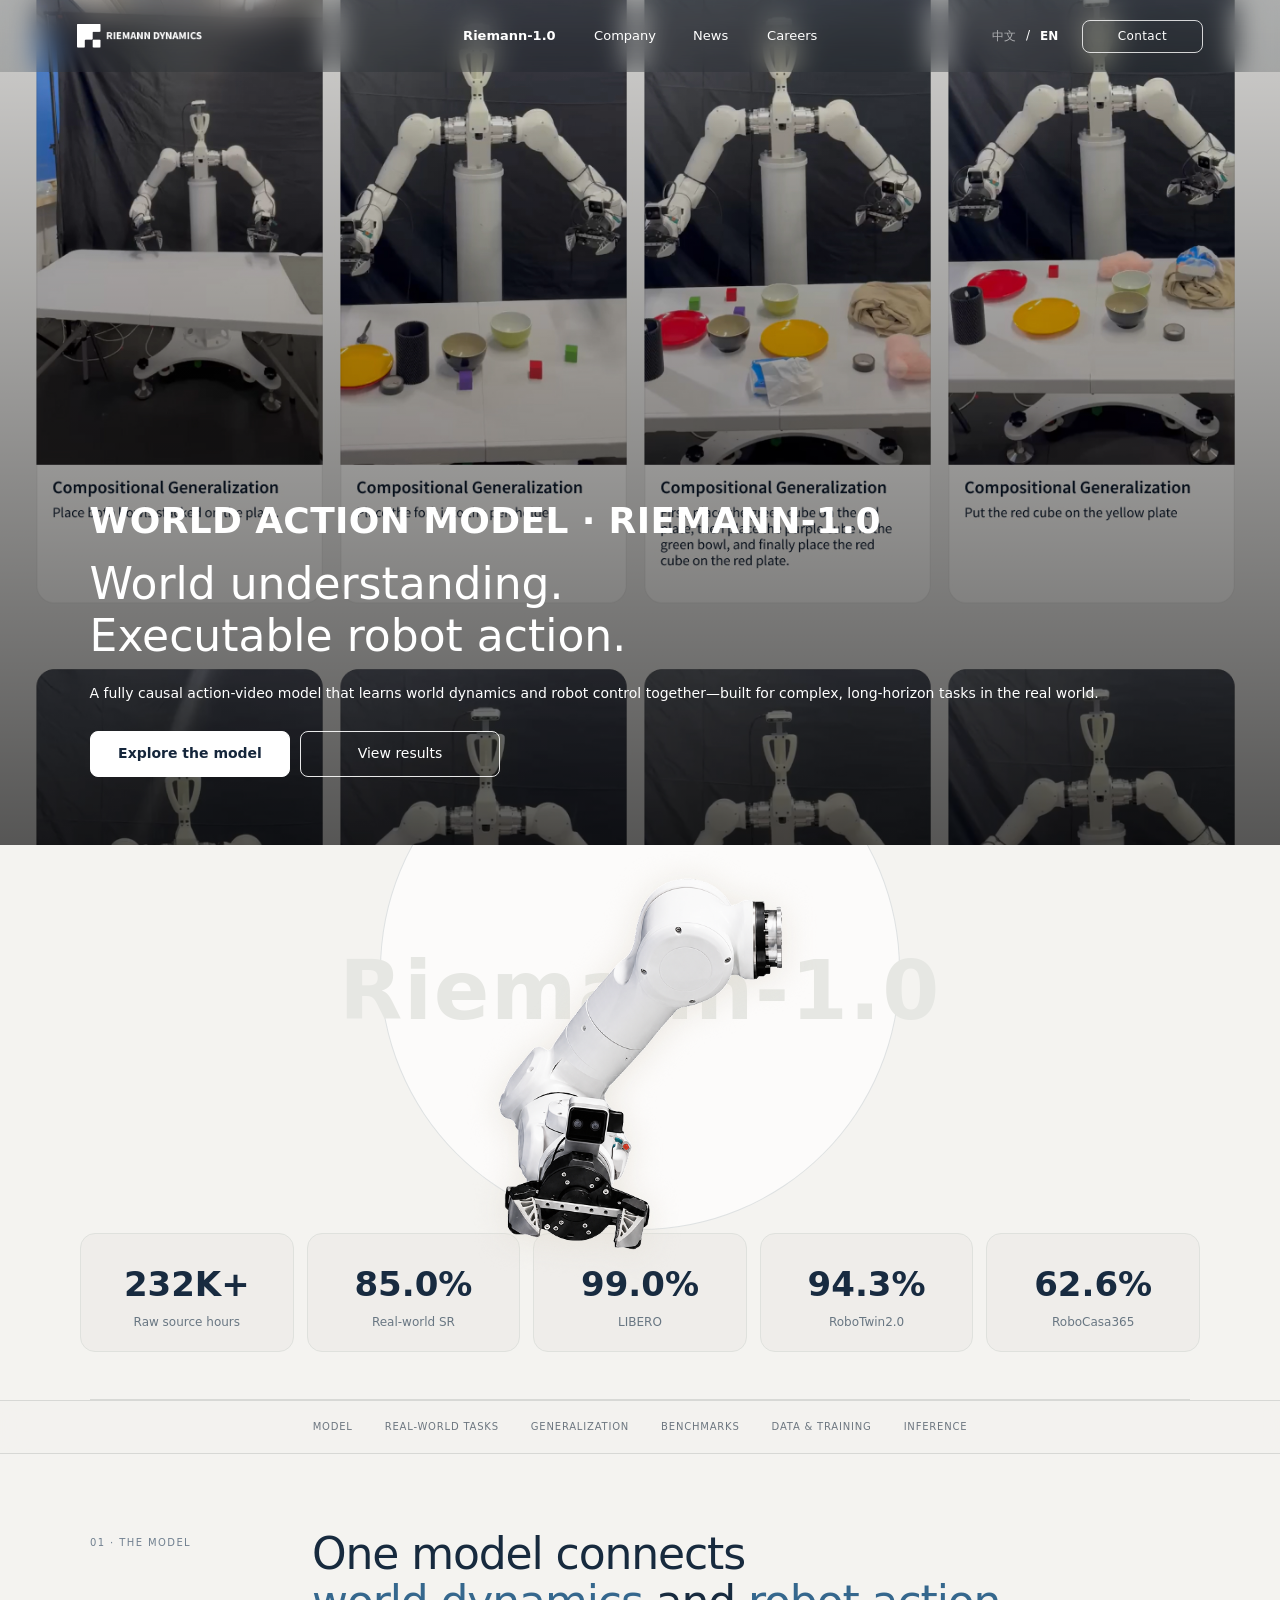
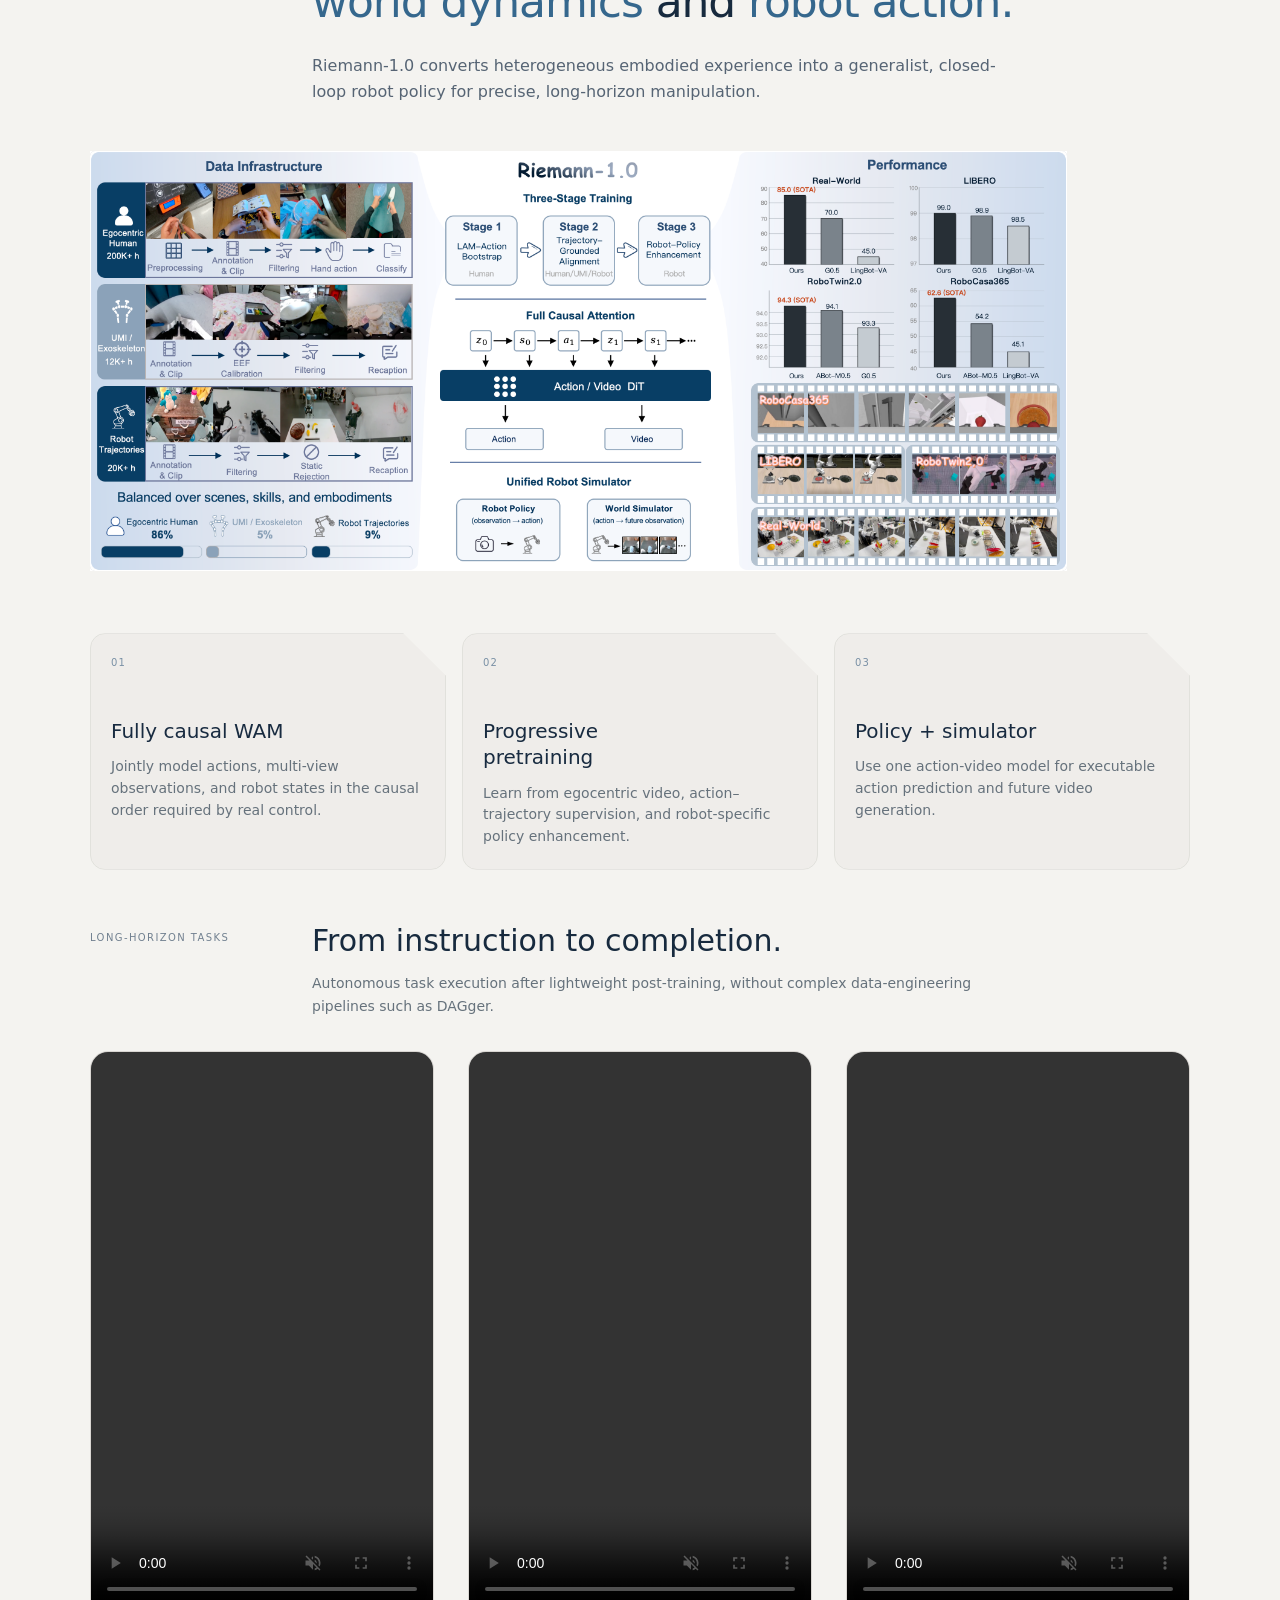
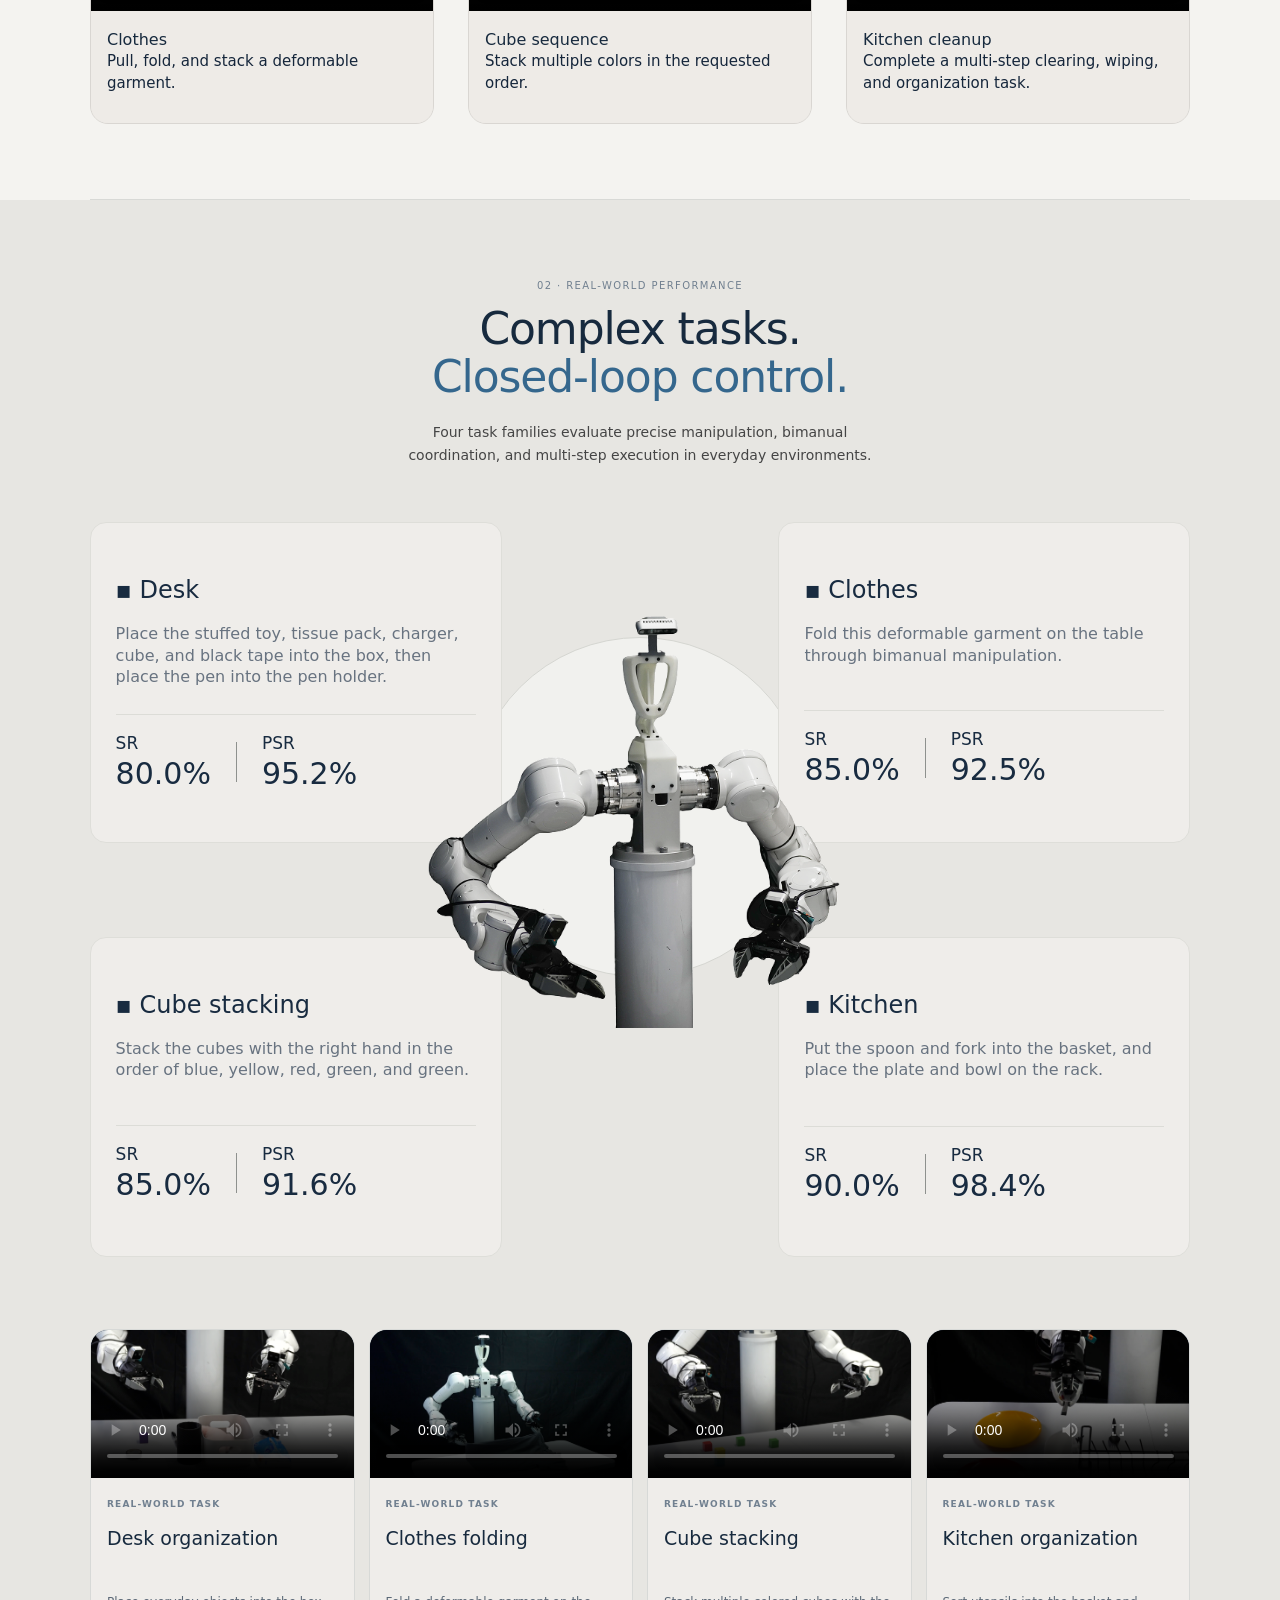
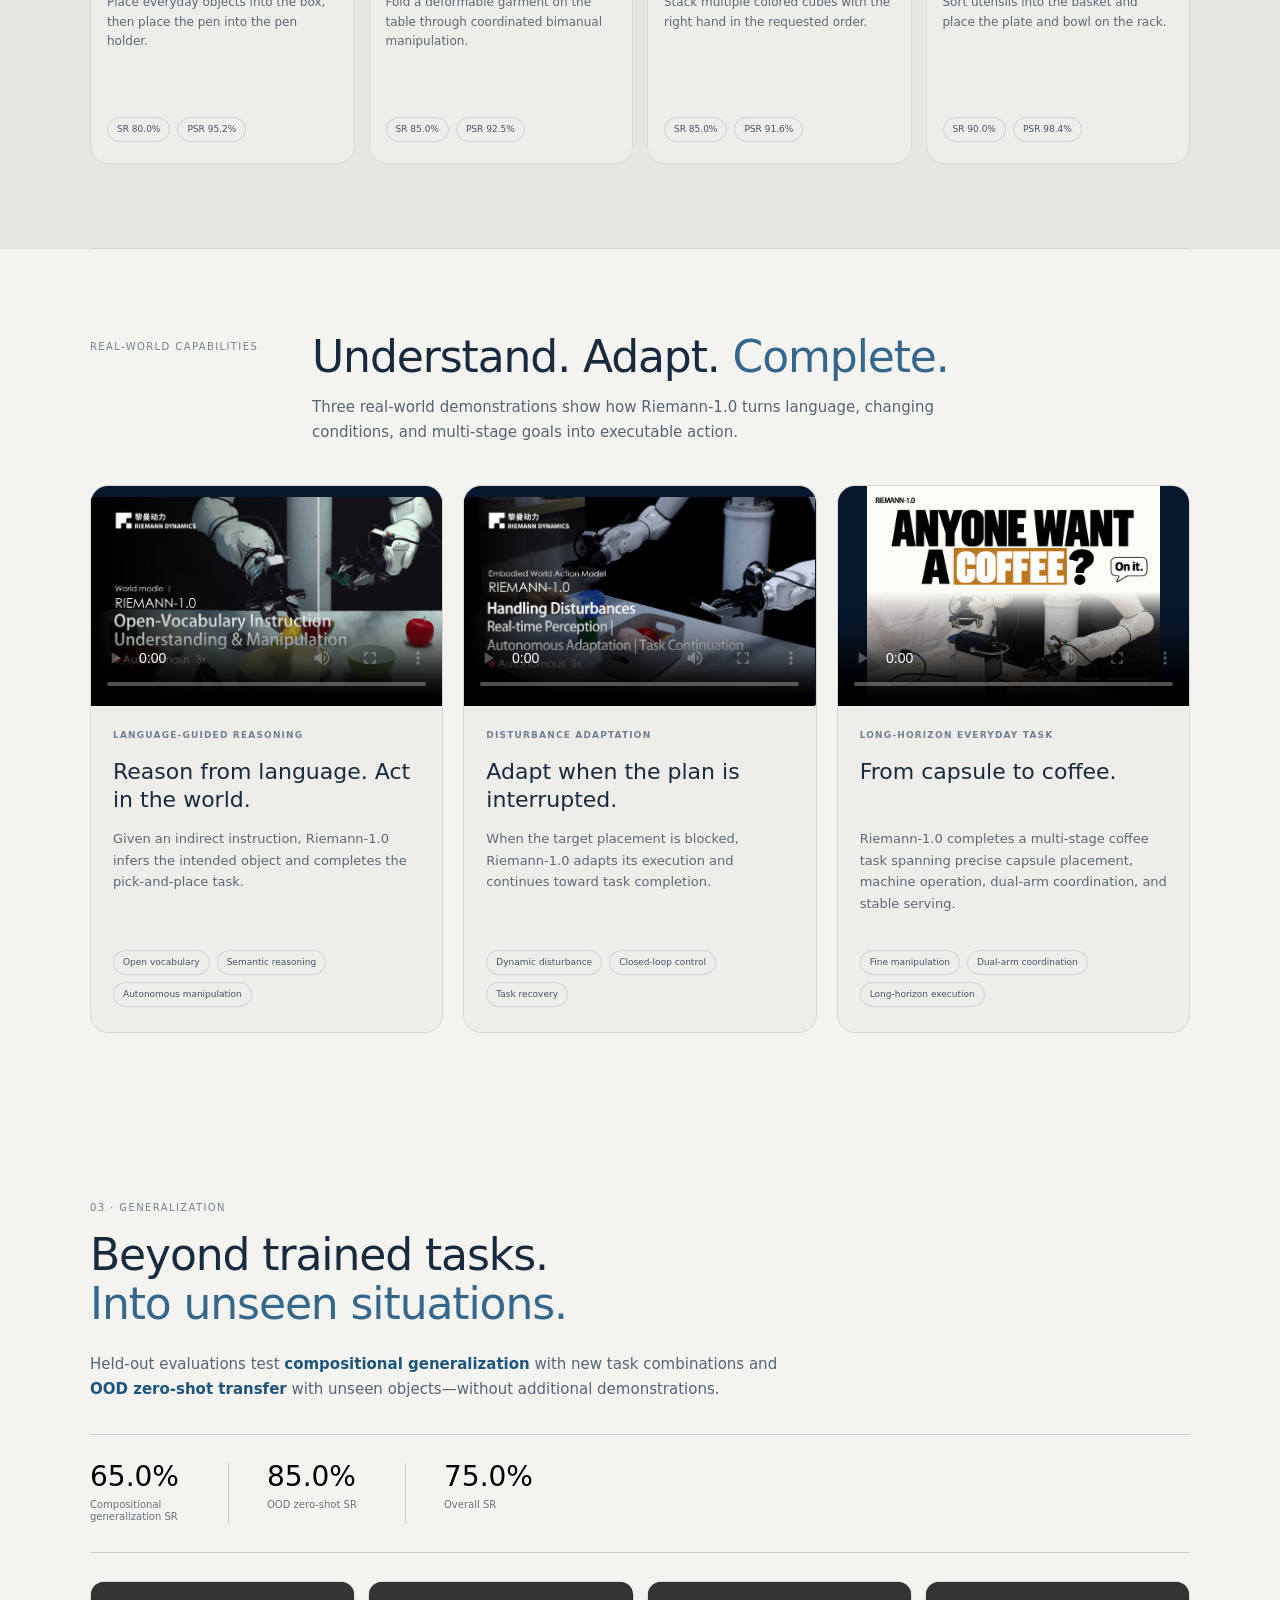
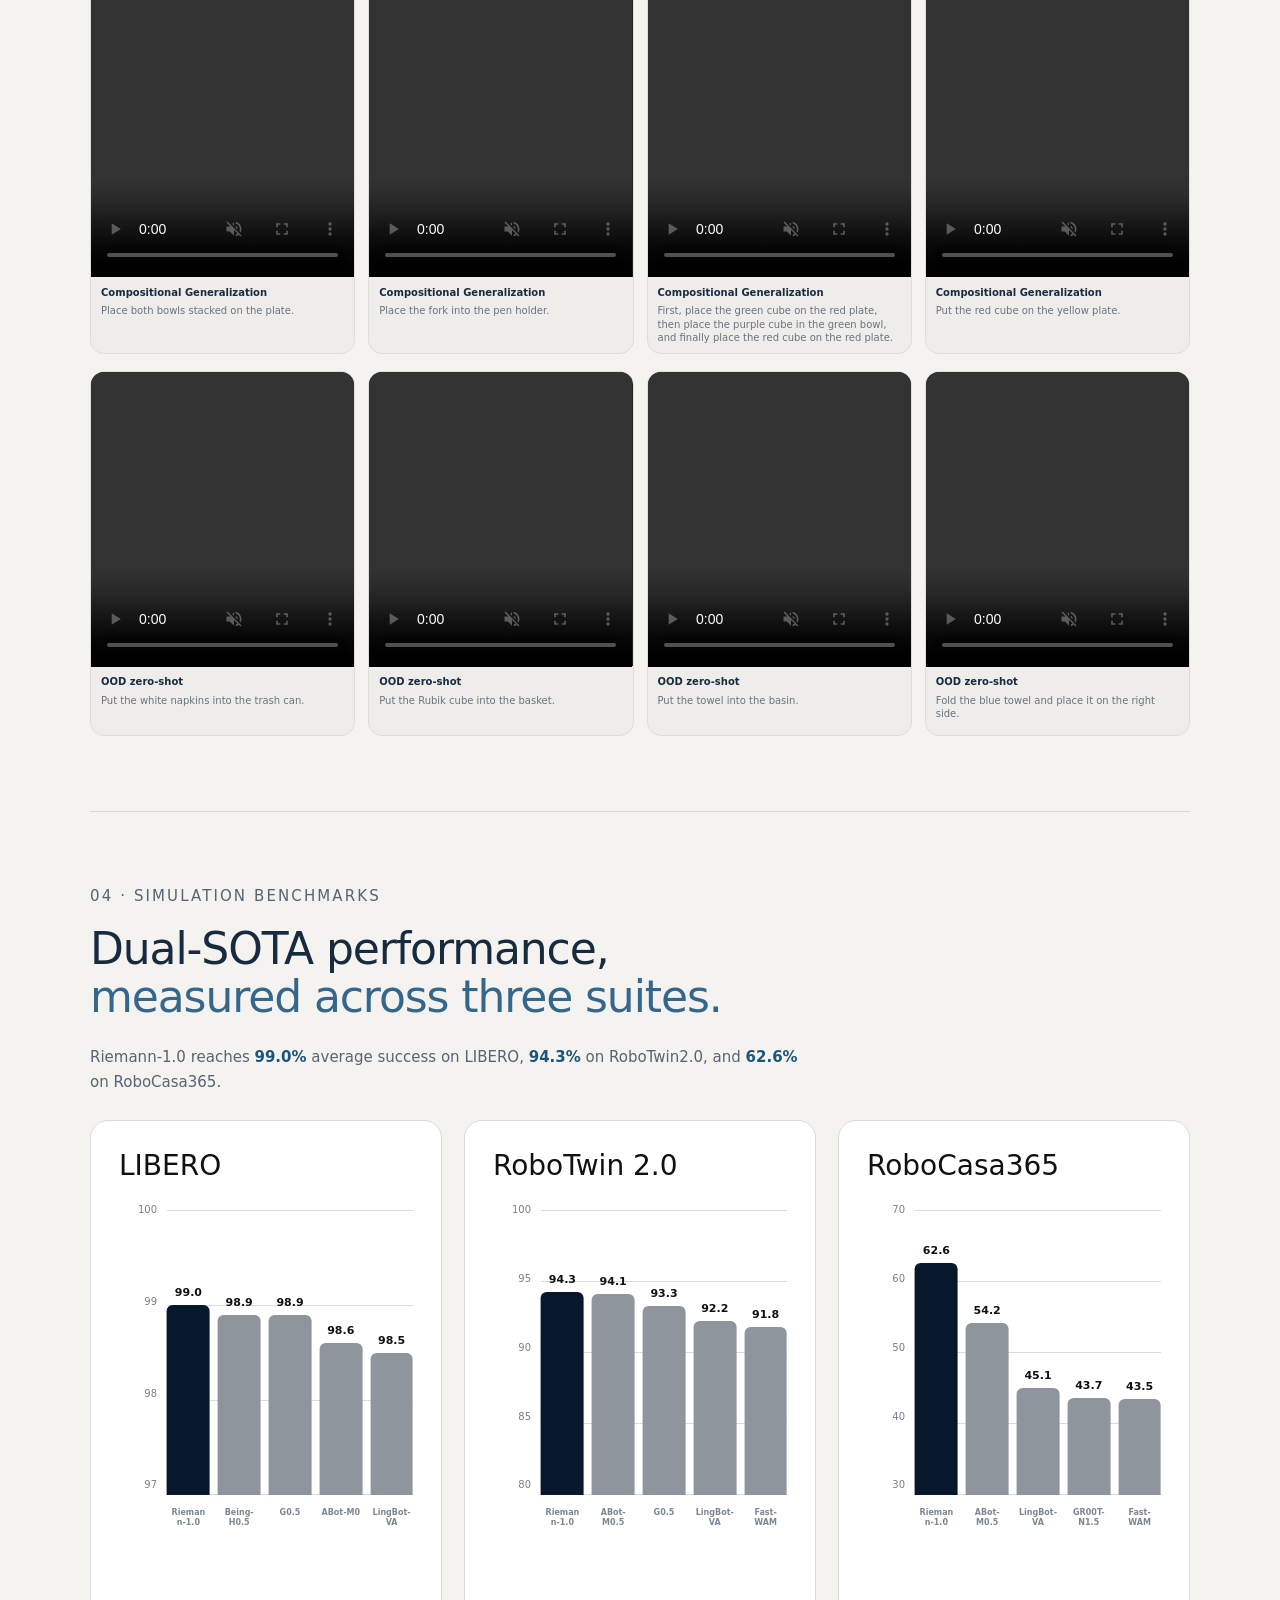
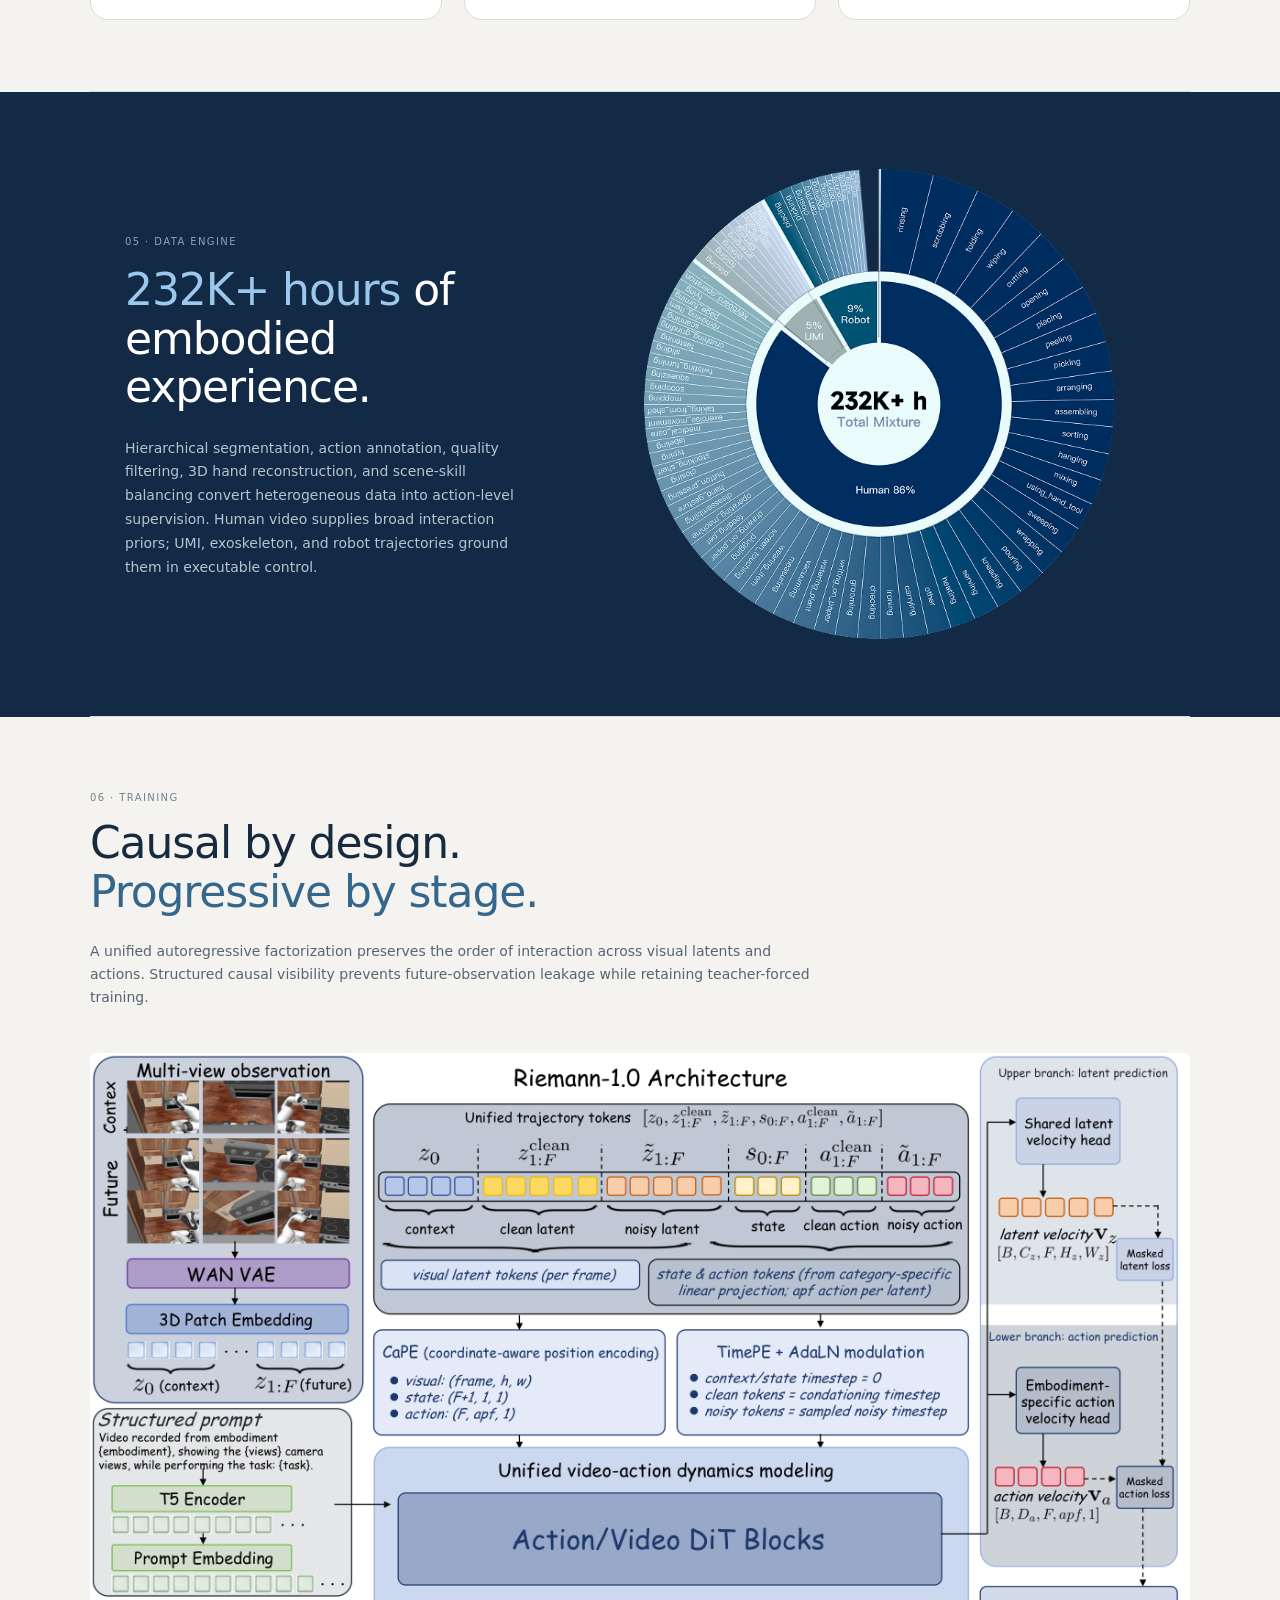
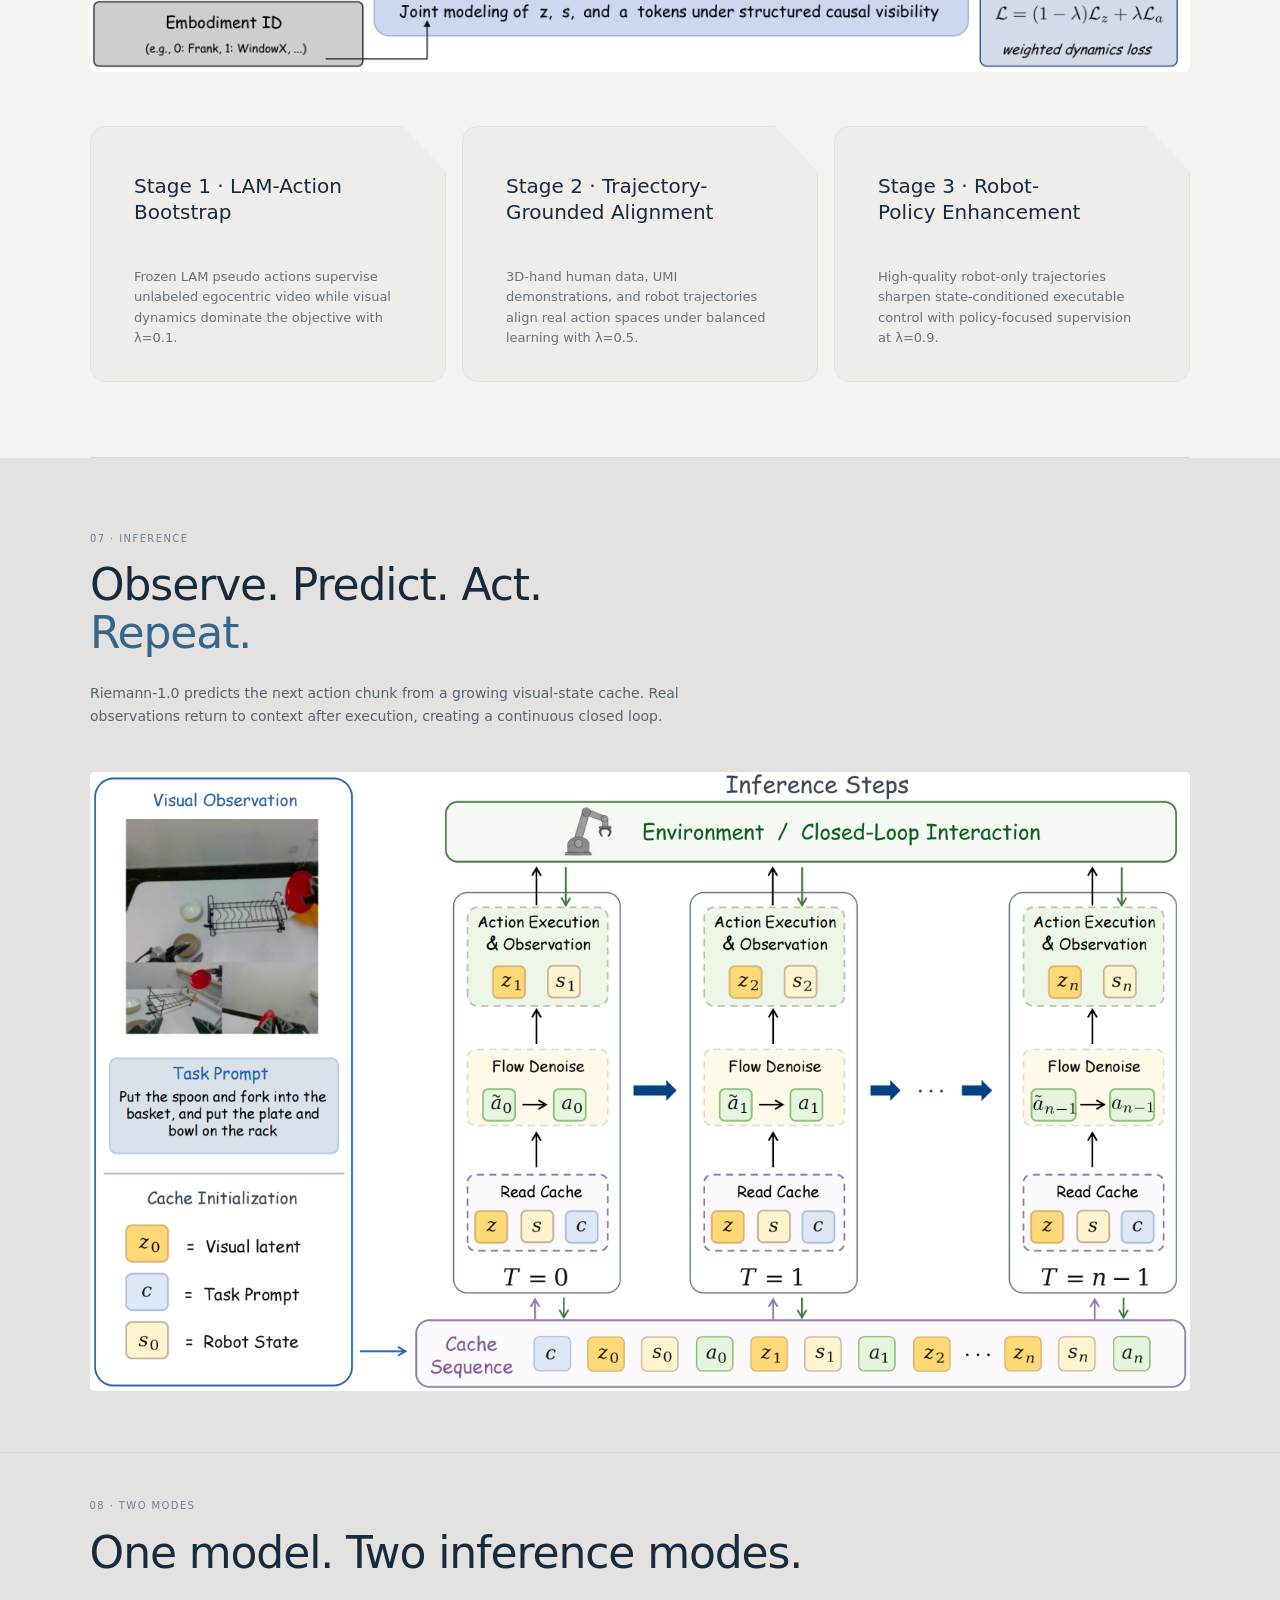
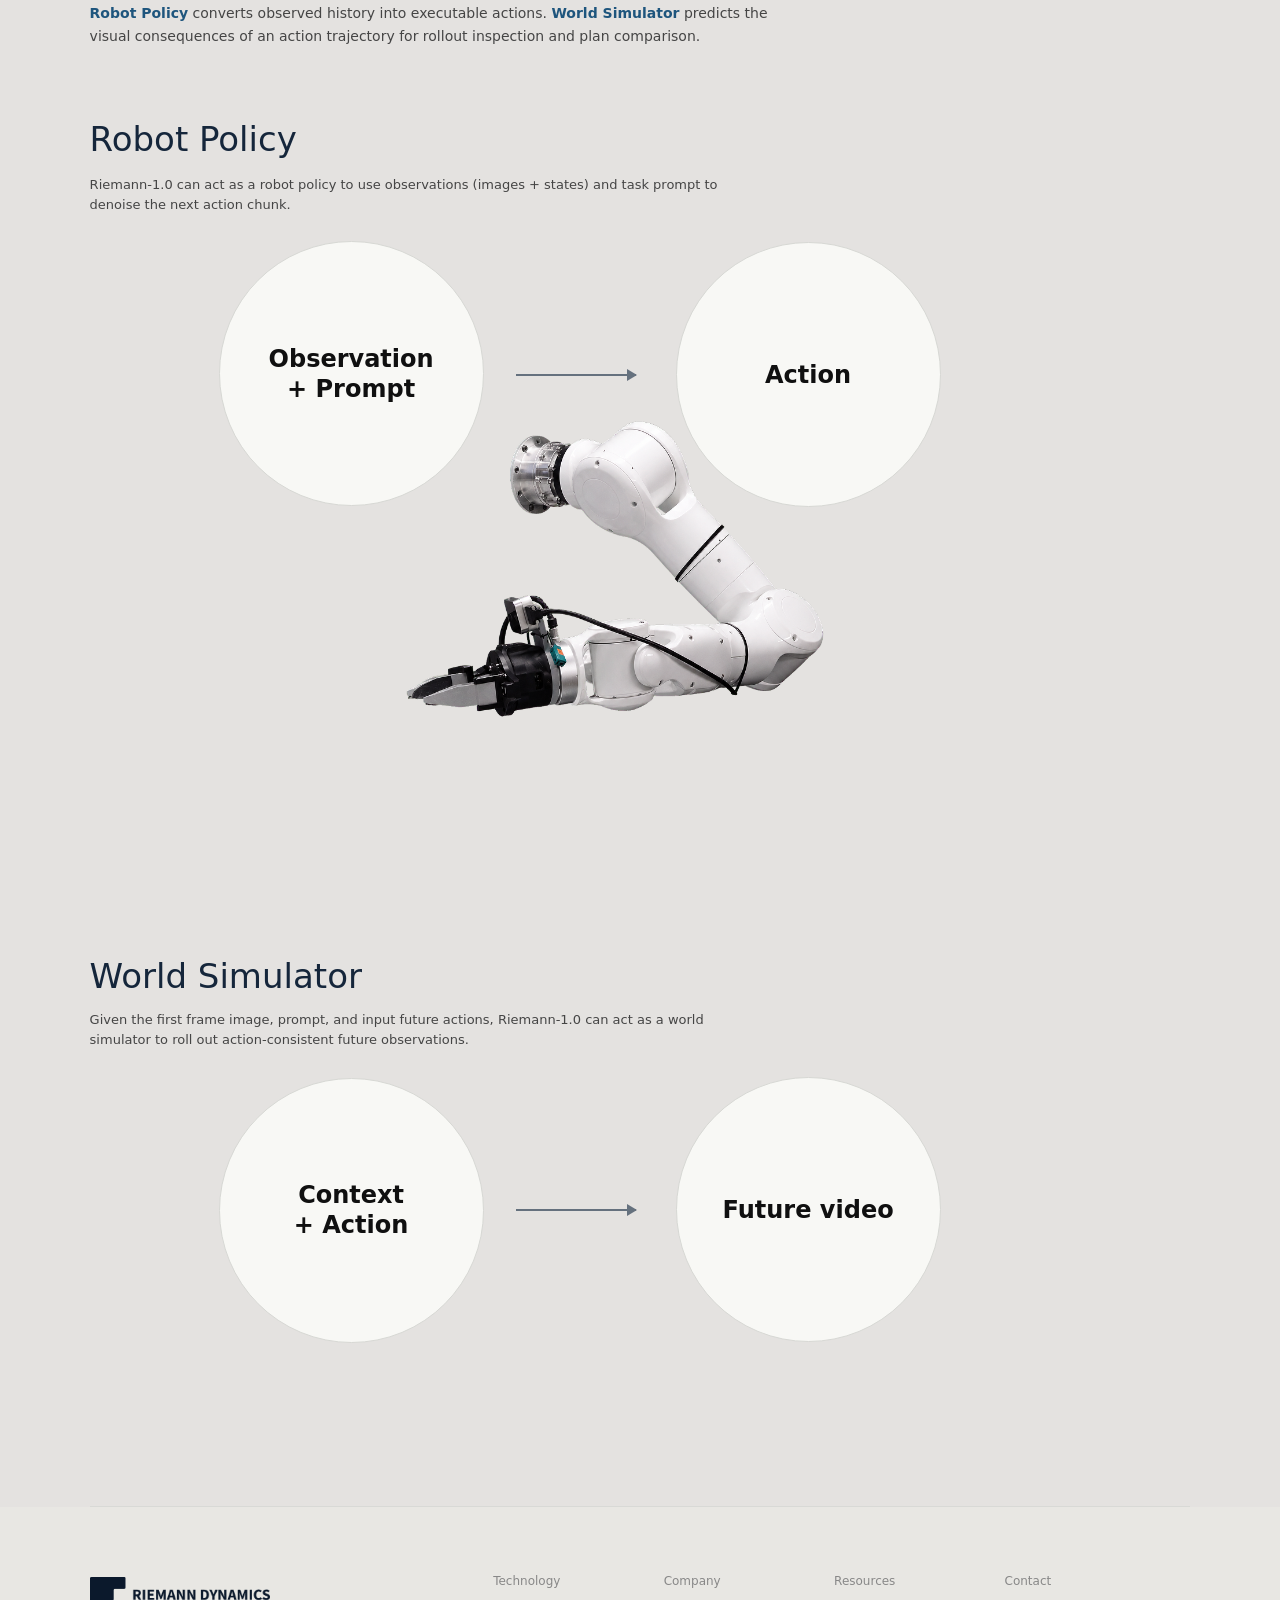
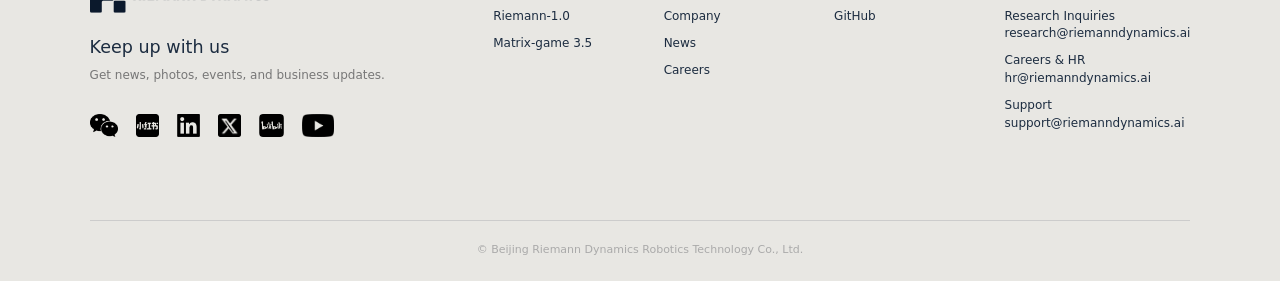
==== riemann-1.0.html @ 62217a07 "Initial website preview" ====
<!doctype html>
<html lang="en">
<head>
  <meta charset="UTF-8">
  <meta name="viewport" content="width=device-width,initial-scale=1">
  <title>Riemann-1.0 | Riemann Dynamics</title>
  <link rel="icon" href="public/assets/公司logo/Black透明.png"><link rel="stylesheet" href="styles.css?v=youtube1">
</head>
<body class="rm-page">
  <header class="nav"><a class="brand" href="index.html"><img src="public/assets/公司logo/Group 2.png" alt="Riemann Dynamics"></a><nav class="desktop-nav"><a class="active" href="riemann-1.0.html">Riemann-1.0</a><a href="company.html">Company</a><a href="news.html">News</a><a href="careers.html">Careers</a></nav><a class="contact" href="mailto:hr@riemanndynamics.ai?subject=Website%20Inquiry">Contact</a></header>
  <section class="rm-hero"><video muted loop playsinline autoplay poster="public/assets/riemann-1.0/3 Riemann-1.0 页面完整示意图.jpg"><source src="public/assets/riemann-1.0/顶部背景视频.mov" type="video/quicktime"><source src="public/assets/riemann-1.0/rm1-top.mp4" type="video/mp4"></video><div class="rm-hero-copy"><p class="rm-hero-kicker">WORLD ACTION MODEL · RIEMANN-1.0</p><h1>World understanding.<br>Executable robot action.</h1><p>A fully causal action-video model that learns world dynamics and robot control together—built for complex, long-horizon tasks in the real world.</p><div class="rm-hero-actions"><a class="rm-btn rm-btn-primary" href="#overview">Explore the model</a><a class="rm-btn" href="#benchmarks">View results</a></div></div></section>
  <section class="rm-identity"><div class="rm-identity-ring"></div><div class="rm-wordmark">Riemann-1.0</div><img src="public/assets/riemann-1.0/robot-right-arm-4k-transparent 1.png" alt="Riemann robot arm"><div class="rm-stats"><div><b>232K+</b><span>Raw source hours</span></div><div><b>85.0%</b><span>Real-world SR</span></div><div><b>99.0%</b><span>LIBERO</span></div><div><b>94.3%</b><span>RoboTwin2.0</span></div><div><b>62.6%</b><span>RoboCasa365</span></div></div></section>
  <nav class="rm-section-nav" aria-label="Riemann-1.0 page sections"><a href="#overview">Model</a><a href="#real-world">Real-world tasks</a><a href="#generalization">Generalization</a><a href="#benchmarks">Benchmarks</a><a href="#data-model">Data &amp; training</a><a href="#inference">Inference</a></nav>
  <main>
    <section id="overview" class="rm-overview"><div class="rm-section-heading"><p class="eyebrow">01 · THE MODEL</p><h2>One model connects<br><strong>world dynamics</strong> and <strong>robot action.</strong></h2></div><p class="overview-copy">Riemann-1.0 converts heterogeneous embodied experience into a generalist, closed-loop robot policy for precise, long-horizon manipulation.</p><div class="rm-overview-visual"><img class="rm-overview-image" src="public/assets/riemann-1.0/1.png" alt="Riemann-1.0 overview"></div><div class="rm-fold-cards"><article><span>01</span><h3>Fully causal WAM</h3><p>Jointly model actions, multi-view observations, and robot states in the causal order required by real control.</p></article><article><span>02</span><h3>Progressive pretraining</h3><p>Learn from egocentric video, action–trajectory supervision, and robot-specific policy enhancement.</p></article><article><span>03</span><h3>Policy + simulator</h3><p>Use one action-video model for executable action prediction and future video generation.</p></article></div><div class="rm-overview-followup"><div class="rm-subsection-heading"><p class="eyebrow">LONG-HORIZON TASKS</p><h3>From instruction to completion.</h3><p>Autonomous task execution after lightweight post-training, without complex data-engineering pipelines such as DAGger.</p></div><div class="rm-overview-video-grid"><article><video muted loop autoplay playsinline><source src="public/assets/riemann-1.0/竖版长程任务/long_cloth.mp4" type="video/mp4"></video><p><strong>Clothes</strong><br>Pull, fold, and stack a deformable garment.</p></article><article><video muted loop autoplay playsinline><source src="public/assets/riemann-1.0/竖版长程任务/long_cube.mp4" type="video/mp4"></video><p><strong>Cube sequence</strong><br>Stack multiple colors in the requested order.</p></article><article><video muted loop autoplay playsinline><source src="public/assets/riemann-1.0/竖版长程任务/long_kitchen.mp4" type="video/mp4"></video><p><strong>Kitchen cleanup</strong><br>Complete a multi-step clearing, wiping, and organization task.</p></article></div></div></section>
    <section class="rm-about"><div class="rm-about-inner"><h2>About Riemann Dynamics</h2><p class="about-intro">Brand philosophy, company profile, milestones, core R&amp;D team, credentials, partners, and benchmark customers are CMS-driven.</p><div class="rm-task-cards"><article><h3>▪ Desk</h3><p>Place the stuffed toy, tissue pack, charger, cube, and black tape into the box, then place the pen into the pen holder.</p><hr><b class="task-metrics"><span><em>SR</em><strong>80.0%</strong></span><i></i><span><em>PSR</em><strong>95.2%</strong></span></b></article><article><h3>▪ Clothes</h3><p>Fold this deformable garment on the table through bimanual manipulation.</p><hr><b class="task-metrics"><span><em>SR</em><strong>85.0%</strong></span><i></i><span><em>PSR</em><strong>92.5%</strong></span></b></article><article><h3>▪ Cube stacking</h3><p>Stack the cubes with the right hand in the order of blue, yellow, red, green, and green.</p><hr><b class="task-metrics"><span><em>SR</em><strong>85.0%</strong></span><i></i><span><em>PSR</em><strong>91.6%</strong></span></b></article><article><h3>▪ Kitchen</h3><p>Put the spoon and fork into the basket, and place the plate and bowl on the rack.</p><hr><b class="task-metrics"><span><em>SR</em><strong>90.0%</strong></span><i></i><span><em>PSR</em><strong>98.4%</strong></span></b></article></div><div class="rm-about-ring"></div><img class="rm-about-robot" src="public/assets/riemann-1.0/64dfsw 1.png" alt="Riemann robot"></div><div class="rm-about-videos">
      <div class="rm-capability-demo-grid rm-existing-demo-grid">
        <article class="rm-capability-demo-card rm-existing-demo-card">
          <video class="rm-card-demo" controls playsinline preload="none"
            data-video="public/assets/riemann-1.0/横版视频demo/desk_1080p_2x.mp4"
            poster="public/assets/riemann-1.0/existing-demo-posters/desk.jpg"></video>
          <div class="rm-capability-demo-copy">
            <span>REAL-WORLD TASK</span>
            <h3>Desk organization</h3>
            <p>Place everyday objects into the box, then place the pen into the pen holder.</p>
            <ul aria-label="Performance"><li>SR 80.0%</li><li>PSR 95.2%</li></ul>
          </div>
        </article>
        <article class="rm-capability-demo-card rm-existing-demo-card">
          <video class="rm-card-demo" controls playsinline preload="none"
            data-video="public/assets/riemann-1.0/横版视频demo/clothes_1080p_2x.mp4"
            poster="public/assets/riemann-1.0/existing-demo-posters/clothes.jpg"></video>
          <div class="rm-capability-demo-copy">
            <span>REAL-WORLD TASK</span>
            <h3>Clothes folding</h3>
            <p>Fold a deformable garment on the table through coordinated bimanual manipulation.</p>
            <ul aria-label="Performance"><li>SR 85.0%</li><li>PSR 92.5%</li></ul>
          </div>
        </article>
        <article class="rm-capability-demo-card rm-existing-demo-card">
          <video class="rm-card-demo" controls playsinline preload="none"
            data-video="public/assets/riemann-1.0/横版视频demo/cube-stacking_1080p_2x.mp4"
            poster="public/assets/riemann-1.0/existing-demo-posters/cube-stacking.jpg"></video>
          <div class="rm-capability-demo-copy">
            <span>REAL-WORLD TASK</span>
            <h3>Cube stacking</h3>
            <p>Stack multiple colored cubes with the right hand in the requested order.</p>
            <ul aria-label="Performance"><li>SR 85.0%</li><li>PSR 91.6%</li></ul>
          </div>
        </article>
        <article class="rm-capability-demo-card rm-existing-demo-card">
          <video class="rm-card-demo" controls playsinline preload="none"
            data-video="public/assets/riemann-1.0/横版视频demo/kitchen_1080p_2x.mp4"
            poster="public/assets/riemann-1.0/existing-demo-posters/kitchen.jpg"></video>
          <div class="rm-capability-demo-copy">
            <span>REAL-WORLD TASK</span>
            <h3>Kitchen organization</h3>
            <p>Sort utensils into the basket and place the plate and bowl on the rack.</p>
            <ul aria-label="Performance"><li>SR 90.0%</li><li>PSR 98.4%</li></ul>
          </div>
        </article>
      </div>
    </div></section>
    <section class="rm-capability-demos" aria-labelledby="capability-demos-title">
      <div class="rm-capability-demos-heading">
        <p class="eyebrow">REAL-WORLD CAPABILITIES</p>
        <h2 id="capability-demos-title">Understand. Adapt. <strong>Complete.</strong></h2>
        <p>Three real-world demonstrations show how Riemann-1.0 turns language, changing conditions, and multi-stage goals into executable action.</p>
      </div>
      <div class="rm-capability-demo-grid">
        <article class="rm-capability-demo-card">
          <video class="rm-localized-demo" controls playsinline preload="metadata"
            data-video-en="public/assets/riemann-1.0/new-demos/semantic-en.mov"
            data-video-zh="public/assets/riemann-1.0/new-demos/semantic-zh.mov"
            data-poster-en="public/assets/riemann-1.0/new-demos/semantic-en.jpg"
            data-poster-zh="public/assets/riemann-1.0/new-demos/semantic-zh.jpg"></video>
          <div class="rm-capability-demo-copy">
            <span>LANGUAGE-GUIDED REASONING</span>
            <h3>Reason from language. Act in the world.</h3>
            <p>Given an indirect instruction, Riemann-1.0 infers the intended object and completes the pick-and-place task.</p>
            <ul aria-label="Capabilities"><li>Open vocabulary</li><li>Semantic reasoning</li><li>Autonomous manipulation</li></ul>
          </div>
        </article>
        <article class="rm-capability-demo-card">
          <video class="rm-localized-demo" controls playsinline preload="metadata"
            data-video-en="public/assets/riemann-1.0/new-demos/interference-en.mp4"
            data-video-zh="public/assets/riemann-1.0/new-demos/interference-zh.mp4"
            data-poster-en="public/assets/riemann-1.0/new-demos/interference-en.jpg"
            data-poster-zh="public/assets/riemann-1.0/new-demos/interference-zh.jpg"></video>
          <div class="rm-capability-demo-copy">
            <span>DISTURBANCE ADAPTATION</span>
            <h3>Adapt when the plan is interrupted.</h3>
            <p>When the target placement is blocked, Riemann-1.0 adapts its execution and continues toward task completion.</p>
            <ul aria-label="Capabilities"><li>Dynamic disturbance</li><li>Closed-loop control</li><li>Task recovery</li></ul>
          </div>
        </article>
        <article class="rm-capability-demo-card">
          <video class="rm-localized-demo" controls playsinline preload="metadata"
            data-video-en="public/assets/riemann-1.0/new-demos/coffee-en.mp4"
            data-video-zh="public/assets/riemann-1.0/new-demos/coffee-zh.mp4"
            data-poster-en="public/assets/riemann-1.0/new-demos/coffee-en.jpg"
            data-poster-zh="public/assets/riemann-1.0/new-demos/coffee-zh.jpg"></video>
          <div class="rm-capability-demo-copy">
            <span>LONG-HORIZON EVERYDAY TASK</span>
            <h3>From capsule to coffee.</h3>
            <p>Riemann-1.0 completes a multi-stage coffee task spanning precise capsule placement, machine operation, dual-arm coordination, and stable serving.</p>
            <ul aria-label="Capabilities"><li>Fine manipulation</li><li>Dual-arm coordination</li><li>Long-horizon execution</li></ul>
          </div>
        </article>
      </div>
    </section>
    <section class="rm-general"><span class="rm-faint-logo">Riemann Dynamics</span><h2>Generalization beyond post-training tasks</h2><p class="general-copy">Held-out real-robot evaluations test compositional generalization by recombining seen objects into unseen tasks, and OOD zero-shot transfer with unseen objects and unseen tasks without additional demonstrations.</p><div class="rm-metrics"><b>65.0%<small>Compositional generalization SR</small></b><b>85.0%<small>OOD zero-shot SR</small></b><b>75.0%<small>Overall SR</small></b></div><div class="rm-general-grid"><article><video muted loop autoplay playsinline><source src="public/assets/riemann-1.0/八个视频/CG_1.mp4"></video><b>Compositional Generalization</b><p>Place both bowls stacked on the plate.</p></article><article><video muted loop autoplay playsinline><source src="public/assets/riemann-1.0/八个视频/CG_2.mp4"></video><b>Compositional Generalization</b><p>Place the fork into the pen holder.</p></article><article><video muted loop autoplay playsinline><source src="public/assets/riemann-1.0/八个视频/CG_3.mp4"></video><b>Compositional Generalization</b><p>First, place the green cube on the red plate, then place the purple cube in the green bowl, and finally place the red cube on the red plate.</p></article><article><video muted loop autoplay playsinline><source src="public/assets/riemann-1.0/八个视频/CG_4.mp4"></video><b>Compositional Generalization</b><p>Put the red cube on the yellow plate.</p></article><article><video muted loop autoplay playsinline><source src="public/assets/riemann-1.0/八个视频/OOD_1.mp4"></video><b>OOD zero-shot</b><p>Put the white napkins into the trash can.</p></article><article><video muted loop autoplay playsinline><source src="public/assets/riemann-1.0/八个视频/OOD_2.mp4"></video><b>OOD zero-shot</b><p>Put the Rubik cube into the basket.</p></article><article><video muted loop autoplay playsinline><source src="public/assets/riemann-1.0/八个视频/OOD_3.mp4"></video><b>OOD zero-shot</b><p>Put the towel into the basin.</p></article><article><video muted loop autoplay playsinline><source src="public/assets/riemann-1.0/八个视频/OOD_4.mp4"></video><b>OOD zero-shot</b><p>Fold the blue towel and place it on the right side.</p></article></div></section>
    <section class="rm-benchmarks"><h2>Simulation benchmarks</h2><p>Riemann-1.0 reaches 99.0% average success rate on LIBERO, 94.3% on RoboTwin 2.0, and 62.6% on RoboCasa365.</p><div class="benchmark-grid">
      <article class="benchmark-chart" aria-label="LIBERO success rates: Riemann-1.0 99.0, Being-H0.5 98.9, G0.5 98.9, ABot-M0 98.6, LingBot-VA 98.5"><h3>LIBERO</h3><div class="benchmark-chart-body"><div class="benchmark-axis"><span>100</span><span>99</span><span>98</span><span>97</span></div><div class="benchmark-plot"><div class="benchmark-lines"><i></i><i></i><i></i><i></i></div><div class="benchmark-bars"><div class="benchmark-bar" style="--height:66.67%;--delay:0s"><b>99.0</b><i></i><small>Riemann-1.0</small></div><div class="benchmark-bar" style="--height:63.33%;--delay:.13s"><b>98.9</b><i></i><small>Being-H0.5</small></div><div class="benchmark-bar" style="--height:63.33%;--delay:.26s"><b>98.9</b><i></i><small>G0.5</small></div><div class="benchmark-bar" style="--height:53.33%;--delay:.39s"><b>98.6</b><i></i><small>ABot-M0</small></div><div class="benchmark-bar" style="--height:50%;--delay:.52s"><b>98.5</b><i></i><small>LingBot-VA</small></div></div></div></div></article>
      <article class="benchmark-chart" aria-label="RoboTwin 2.0 success rates: Riemann-1.0 94.3, ABot-M0.5 94.1, G0.5 93.3, LingBot-VA 92.2, Fast-WAM 91.8"><h3>RoboTwin 2.0</h3><div class="benchmark-chart-body"><div class="benchmark-axis"><span>100</span><span>95</span><span>90</span><span>85</span><span>80</span></div><div class="benchmark-plot benchmark-plot-five"><div class="benchmark-lines"><i></i><i></i><i></i><i></i><i></i></div><div class="benchmark-bars"><div class="benchmark-bar" style="--height:71.5%;--delay:.08s"><b>94.3</b><i></i><small>Riemann-1.0</small></div><div class="benchmark-bar" style="--height:70.5%;--delay:.21s"><b>94.1</b><i></i><small>ABot-M0.5</small></div><div class="benchmark-bar" style="--height:66.5%;--delay:.34s"><b>93.3</b><i></i><small>G0.5</small></div><div class="benchmark-bar" style="--height:61%;--delay:.47s"><b>92.2</b><i></i><small>LingBot-VA</small></div><div class="benchmark-bar" style="--height:59%;--delay:.60s"><b>91.8</b><i></i><small>Fast-WAM</small></div></div></div></div></article>
      <article class="benchmark-chart" aria-label="RoboCasa365 success rates: Riemann-1.0 62.6, ABot-M0.5 54.2, LingBot-VA 45.1, GR00T-N1.5 43.7, Fast-WAM 43.5"><h3>RoboCasa365</h3><div class="benchmark-chart-body"><div class="benchmark-axis"><span>70</span><span>60</span><span>50</span><span>40</span><span>30</span></div><div class="benchmark-plot benchmark-plot-five"><div class="benchmark-lines"><i></i><i></i><i></i><i></i><i></i></div><div class="benchmark-bars"><div class="benchmark-bar" style="--height:81.5%;--delay:.16s"><b>62.6</b><i></i><small>Riemann-1.0</small></div><div class="benchmark-bar" style="--height:60.5%;--delay:.29s"><b>54.2</b><i></i><small>ABot-M0.5</small></div><div class="benchmark-bar" style="--height:37.75%;--delay:.42s"><b>45.1</b><i></i><small>LingBot-VA</small></div><div class="benchmark-bar" style="--height:34.25%;--delay:.55s"><b>43.7</b><i></i><small>GR00T-N1.5</small></div><div class="benchmark-bar" style="--height:33.75%;--delay:.68s"><b>43.5</b><i></i><small>Fast-WAM</small></div></div></div></div></article>
    </div></section>
    <section class="rm-data"><div class="rm-data-copy"><p class="eyebrow">DATA INFRA</p><p>Riemann-1.0 converts 232K+ hours of heterogeneous data into action-level supervision through hierarchical VLM segmentation, instruction and action annotation, quality filtering, 3D hand-action reconstruction, semantic categorization, and scene-skill balancing. Egocentric human videos provide broad interaction priors, while UMI / exoskeleton demonstrations and robot trajectories progressively ground those priors in executable control.</p></div><div class="rm-data-visual" role="img" aria-label="232K+ hours total data mixture: 86% human, 5% UMI, and 9% robot data"><svg class="rm-data-mixture" viewBox="0 0 640 640" aria-hidden="true"></svg><noscript><img src="public/assets/riemann-1.0/image 28.png" alt="232K+ hours total data mixture"></noscript></div></section>
    <section class="rm-architecture"><p class="eyebrow">CAUSAL VIDEO-ACTION ARCHITECTURE</p><p class="architecture-copy">Riemann-1.0 preserves the causal order of interaction with a unified autoregressive factorization over action and visual latents. Multi-view observations, robot states, and embodiment-specific action tokens share an Action/Video DiT with structured causal visibility, preventing future observation leakage while retaining teacher-forced training.</p><div class="rm-tech-visual rm-image-reveal"><img class="rm-tech-source" src="public/assets/riemann-1.0/model-architecture.png" alt="Riemann-1.0 architecture diagram"></div><div class="rm-fold-cards rm-stage-cards"><article><h3>Stage 1 · LAM-Action Bootstrap</h3><p>Learn broad world dynamics from human and embodiment videos before robot-policy grounding.</p></article><article><h3>Stage 2 · Trajectory-Grounded Alignment</h3><p>Align visual dynamics with UMI, exoskeleton, and robot trajectory demonstrations.</p></article><article><h3>Stage 3 · Robot-Policy Enhancement</h3><p>Improve executable action prediction with high-quality robot interaction trajectories.</p></article></div></section>
    <section class="rm-inference"><p class="eyebrow">INFERENCE</p><p class="inference-copy">Riemann-1.0 denoises the next action chunk from a growing visual-state cache. After execution, real observations are encoded back into context tokens; long rollouts use a sliding temporal window while preserving the same causal semantics.</p><div class="rm-tech-visual rm-image-reveal"><img class="rm-tech-source" src="public/assets/riemann-1.0/closed-loop-inference.png" alt="Closed-loop inference diagram"></div></section>
    <section class="rm-policy"><p class="eyebrow">UNIFIED ROBOT SIMULATOR</p><p class="policy-intro">The same causal model supports two inference modes. Robot Policy maps observed history to executable actions, while World Simulator predicts the visual consequences of input action trajectories for rollout inspection and action-plan comparison.</p><div class="policy-mode"><h2>Robot Policy</h2><p>Riemann-1.0 can act as a robot policy to use observations (images + states) and task prompt to denoise the next action chunk.</p><div class="policy-flow"><span>Observation<br>+ Prompt</span><i>—————————————→</i><span>Action</span></div></div><div class="policy-robot"><div class="policy-ring"></div><img src="public/assets/riemann-1.0/robot-right-arm-4k-transparent 1.png" alt="Robot arm"></div><div class="policy-mode"><h2>World Simulator</h2><p>Given the first frame image, prompt, and input future actions, Riemann-1.0 can act as a world simulator to roll out action-consistent future observations.</p><div class="policy-flow"><span>Context<br>+ Action</span><i>—————————————→</i><span>Future video</span></div></div></section>
  </main>
  <script src="i18n.js"></script><script src="script.js?v=social-links2"></script>
</body>
</html>
---- styles.css ----
:root{--navy:#091a30;--paper:#f3f2ef;--ink:#15263b}*{box-sizing:border-box}html{scroll-behavior:smooth}body{margin:0;background:var(--paper);color:var(--ink);font:15px/1.65 Arial,Helvetica,sans-serif}a{color:inherit;text-decoration:none}.nav{position:fixed;z-index:10;top:0;left:0;right:0;height:72px;padding:14px 6%;display:flex;align-items:center;justify-content:space-between;color:#fff;background:rgba(10,17,25,.18);backdrop-filter:blur(14px);transition:.3s}.nav.scrolled{background:rgba(9,26,48,.82)}.brand img{width:150px;height:42px;object-fit:contain}.desktop-nav{display:flex;gap:38px;margin-left:auto;margin-right:42px;font-size:13px}.contact,.btn{border:1px solid rgba(255,255,255,.8);border-radius:8px;padding:10px 24px;font-size:12px;letter-spacing:.03em}.hero{height:min(720px,100vh);min-height:560px;position:relative;color:#fff;overflow:hidden}.hero video{width:100%;height:100%;object-fit:cover}.hero:after{content:"";position:absolute;inset:0;background:linear-gradient(0deg,rgba(0,0,0,.6),rgba(0,0,0,.1))}.hero-overlay{position:absolute;z-index:1;bottom:10%;left:7%;max-width:650px}.hero h1{font-size:42px;line-height:1.13;font-weight:400;margin:0 0 20px}.hero p{max-width:600px;font-size:13px}.btn{display:inline-block;margin:20px 8px 0 0}.btn.light{background:#fff;color:var(--ink);border-color:#fff}.btn.outline{color:#fff}.light-section{padding:110px 7%}.intro{text-align:center}.eyebrow{font-size:13px;letter-spacing:.12em}.intro h2{font-size:30px;font-weight:400;max-width:800px;margin:15px auto 55px}.feature-grid{display:grid;grid-template-columns:1fr 1fr;gap:24px;text-align:left;max-width:1000px;margin:auto}.feature-grid article,.split p{padding:28px;border:1px solid #ddd;border-radius:16px;background:#f8f7f4}.feature-grid h3{font-size:22px;margin:12px 0}.dark-band{background:var(--navy);color:#fff;padding:115px 7%}.dark-band h2{font-weight:400;font-size:32px}.dark-band p{max-width:680px;color:#b9c4d0}.company-detail h2{max-width:850px;font-weight:400;font-size:36px}.split{display:grid;grid-template-columns:1fr 1.3fr;gap:28px;align-items:center;margin:42px 0}.split img{width:100%;height:280px;object-fit:cover}.video-grid{display:grid;grid-template-columns:1fr 1fr;gap:20px;margin:36px 0}.video-grid video{width:100%}.diagram{max-width:900px;width:100%;display:block;margin:40px 0}.news-card{display:block;max-width:900px}.news-card img{width:100%;height:360px;object-fit:cover;transition:.3s}.news-card:hover img{transform:scale(1.02)}.news-card h3{font-size:22px}.roles{margin-top:42px;border-top:1px solid #334457}.roles details{border-bottom:1px solid #334457;padding:24px 0}.roles summary{cursor:pointer;font-size:17px;font-weight:bold;display:flex;justify-content:space-between}.roles p{color:#c5ced8}.roles a,.article a{color:#1f6da8;text-decoration:underline}.article{max-width:900px;margin:auto;padding-top:130px}.article h1{font-weight:400;font-size:36px}.article img{display:block;width:100%;margin:36px 0}.back{font-size:28px}footer{background:#e8e7e3;padding:70px 7% 20px;display:grid;grid-template-columns:1fr 2fr;gap:50px}footer img{width:180px;height:55px;object-fit:contain;object-position:left}.footer-links{display:grid;grid-template-columns:repeat(3,1fr);gap:20px}.footer-links div{display:flex;flex-direction:column;gap:10px}.footer-links b{margin-bottom:8px}.social{margin-top:28px;font-size:18px}footer>small{grid-column:1/-1;border-top:1px solid #ccc;text-align:center;padding-top:20px;color:#999}.menu-btn,.mobile-menu{display:none}
@media(max-width:760px){.desktop-nav,.nav>.contact{display:none}.menu-btn{display:flex;background:none;border:0;flex-direction:column;gap:5px}.menu-btn span{display:block;width:24px;height:2px;background:#fff}.mobile-menu{position:absolute;display:none;top:72px;left:0;right:0;background:rgba(9,26,48,.96);padding:20px 7%}.mobile-menu.open{display:flex;flex-direction:column;gap:18px}.hero h1{font-size:32px}.hero-overlay{left:7%;right:7%;bottom:8%}.feature-grid,.split,.video-grid,footer{grid-template-columns:1fr}.light-section,.dark-band{padding:75px 7%}.intro h2,.company-detail h2{font-size:26px}.news-card img{height:220px}.footer-links{grid-template-columns:1fr 1fr}.footer-links div:last-child{grid-column:1/-1}}
.about-card b{display:flex;align-items:center;gap:8px;font-weight:600}
.about-card b img{width:22px;height:22px;object-fit:contain}
.home-page .about-card{background:#EFEDEA}
.about-card h3{font-size:32px;line-height:1.08;margin:18px 0 20px}
.card-bl h3,.card-br h3{line-height:1.02}
.home-footer .social{display:flex;align-items:center;gap:18px}
.home-footer .social img{width:auto;height:23px;object-fit:contain}
.home-footer .social img:first-child{width:29px}
.rm-page main{background:#f4f3f0}
.rm-page main{position:relative}
.rm-page .rm-general{background:#f4f3f0 url('public/assets/公司logo/Black透明.png') right 54px top 38px/220px auto no-repeat}
.desktop-nav{position:absolute;left:50%;transform:translateX(-50%);margin:0}
.hero>img{width:100%;height:100%;object-fit:cover}
.home-hero{height:690px}.about-home{background:#f3f2ef;padding:75px 5% 100px;color:#182b40}.about-heading{text-align:center}.about-heading h2{font-size:32px;font-weight:400;margin:0 0 8px}.about-heading p{color:#777;font-size:13px;line-height:1.5}.about-cards{max-width:1220px;height:700px;margin:60px auto 0;position:relative}.about-card{position:absolute;width:34%;min-height:260px;padding:30px;border:1px solid #ddd;border-radius:18px;background:#f7f6f3;clip-path:polygon(0 0,85% 0,100% 18%,100% 100%,0 100%);transition:transform .3s}.about-card:hover{transform:scale(1.025)}.about-card h3{font-size:21px;font-weight:400;margin:15px 0}.about-card p{color:#73777c;font-size:13px;line-height:1.45}.card-tl{left:0;top:15px}.card-tr{right:0;top:15px}.card-bl{left:0;bottom:10px}.card-br{right:0;bottom:10px}.robot-wrap{position:absolute;left:50%;top:50%;width:350px;height:390px;transform:translate(-50%,-50%);display:flex;justify-content:center;align-items:center;z-index:2}.robot-ring{position:absolute;width:300px;height:300px;border:1px solid #d8d7d2;border-radius:50%;background:rgba(255,255,255,.22)}.robot-wrap img{position:relative;width:330px;max-height:410px;object-fit:contain}.resources-home{height:480px;background:#0a1b31;color:#fff;position:relative;overflow:hidden}.resources-home:before{content:"";position:absolute;inset:0;background:url('public/assets/riemann-1.0/robot-right-arm-4k-transparent 1.png') left 35%/500px auto no-repeat;opacity:.12}.resource-blocks{position:absolute;right:0;top:0;width:37%;height:70%}.resource-blocks i{position:absolute;border:1px solid #31445a;border-radius:12px;background:#10253d}.resource-blocks i:nth-child(1){right:0;top:0;width:73%;height:56%}.resource-blocks i:nth-child(2){right:0;top:56%;width:46%;height:44%}.resource-blocks i:nth-child(3){left:0;top:69%;width:31%;height:29%}.resource-blocks i:nth-child(4){right:28%;top:68%;width:28%;height:31%}.resource-copy{position:absolute;left:7%;bottom:85px}.resource-copy h2{font-size:28px;font-weight:400;line-height:1.2}.resource-copy p{max-width:500px;color:#8796a9;font-size:11px}.home-footer{background:#e8e7e3;padding:65px 7% 22px;display:grid;grid-template-columns:1fr 2fr;gap:55px;color:#1c2c40}.home-footer .footer-brand>img{width:180px;height:52px;object-fit:contain;object-position:left}.home-footer h3{font-weight:400;margin:20px 0 3px}.home-footer p{font-size:12px;color:#777}.home-footer .footer-links{display:grid;grid-template-columns:repeat(4,1fr);gap:25px}.home-footer .footer-links div{display:flex;flex-direction:column;gap:10px;font-size:12px}.home-footer .footer-links b{font-size:13px;font-weight:400;color:#888;margin-bottom:7px}.home-footer>small{grid-column:1/-1;border-top:1px solid #ccc;text-align:center;color:#aaa;padding-top:20px;margin-top:28px;font-size:11px}
.home-hero{position:relative;width:100%;height:auto;min-height:620px;aspect-ratio:1440/882;max-height:900px;overflow:hidden;background:#050505;color:#fff}.home-hero>video{position:absolute;inset:0;width:100%;height:100%;object-fit:cover;object-position:center center;display:block}.home-hero:after{content:"";position:absolute;inset:0;background:linear-gradient(180deg,rgba(0,0,0,.08) 35%,rgba(0,0,0,.48) 100%);pointer-events:none}.home-hero .hero-overlay{z-index:2;color:#fff}.home-hero .hero-overlay h1,.home-hero .hero-overlay p{color:#fff}.home-hero .btn.outline{color:#fff;border-color:rgba(255,255,255,.9)}.home-footer .footer-brand{display:flex;flex-direction:column;align-items:flex-start}.home-footer .footer-brand>img{display:block;width:180px;height:auto;margin:0;padding:0}.home-footer h3{margin:20px 0 3px;padding:0;text-align:left}
@media(max-width:760px){.home-hero{height:650px;min-height:650px;aspect-ratio:auto}.home-hero>video{object-position:center center}}
.company-hero{height:690px;position:relative;overflow:hidden;color:#fff}.company-hero>img{width:100%;height:100%;object-fit:cover}.company-hero:after{content:"";position:absolute;inset:0;background:linear-gradient(0deg,rgba(0,0,0,.6),rgba(0,0,0,.08))}.company-hero .hero-overlay{z-index:2}.company-hero .hero-overlay h1,.company-hero .hero-overlay p{color:#fff}.company-content{padding:95px 7%;background:#f3f2ef;color:#1c2c40}.company-content>h2{font-size:36px;line-height:1.2;font-weight:400;margin:16px 0 35px}.company-content hr{border:0;border-top:1px solid #d9d9d5;margin-bottom:55px}.company-story{display:grid;grid-template-columns:40% 60%;gap:18px;margin:0 0 48px;align-items:stretch}.company-story img{width:100%;height:285px;object-fit:cover}.company-story>div{background:#f8f7f4;border:1px solid #ddd;border-radius:17px;clip-path:polygon(0 0,96% 0,100% 12%,100% 100%,0 100%);padding:26px}.company-story p{font-size:14px;line-height:1.55;margin:0}.milestones{background:#0a1b31;color:#fff;padding:80px 7% 105px}.timeline{display:grid;grid-template-columns:repeat(3,1fr);position:relative;margin-top:60px}.timeline:before{content:"";height:1px;background:#536173;position:absolute;left:0;right:0;top:8px}.milestone{position:relative}.milestone i{display:block;width:20px;height:20px;border:2px solid #d7dde3;border-radius:50%;background:#0a1b31;position:relative;z-index:1}.milestone.active i{background:#f5f5f2}.milestone h3{font-size:17px;margin:14px 0 2px}.milestone p{color:#8998aa;font-size:12px;margin:0}.company-footer{background:#e8e7e3;padding:65px 7% 22px;display:grid;grid-template-columns:1fr 2fr;gap:55px;color:#1c2c40}.company-footer .footer-brand>img{width:180px;height:auto;margin-left:-27px}.company-footer .footer-links{display:grid;grid-template-columns:repeat(4,1fr);gap:25px}.company-footer .footer-links div{display:flex;flex-direction:column;gap:10px;font-size:12px}.company-footer .footer-links b{font-weight:400;color:#888}.company-footer>small{grid-column:1/-1;border-top:1px solid #ccc;text-align:center;color:#aaa;padding-top:20px;margin-top:28px;font-size:11px}
@media(max-width:760px){.company-hero{height:650px}.company-content{padding:65px 7%}.company-content>h2{font-size:27px}.company-story{grid-template-columns:1fr;gap:15px}.company-story img{height:230px}.timeline{grid-template-columns:1fr;gap:35px;margin-top:45px}.timeline:before{left:9px;top:0;bottom:0;width:1px;height:auto;right:auto}.milestone{padding-left:38px}.milestone i{position:absolute;left:0;top:0}.company-footer{grid-template-columns:1fr}.company-footer .footer-links{grid-template-columns:1fr 1fr}}
.careers-hero{height:690px;position:relative;overflow:hidden;color:#fff}.careers-hero>img{width:100%;height:100%;object-fit:cover}.careers-hero:after{content:"";position:absolute;inset:0;background:linear-gradient(0deg,rgba(0,0,0,.58),rgba(0,0,0,.08))}.careers-hero .hero-overlay{z-index:2}.careers-hero .hero-overlay h1,.careers-hero .hero-overlay p{color:#fff}.careers-content{background:#0a1b31;color:#fff;padding:95px 7% 105px}.careers-content h2{font-size:35px;line-height:1.2;font-weight:400;margin:18px 0 12px}.careers-lead{font-size:12px;color:#8998aa}.roles{margin-top:55px;border-top:1px solid #304258}.roles-label{font-size:12px;letter-spacing:.04em;color:#cbd2dc;margin:34px 0 15px}.roles details{border-bottom:1px solid #304258;padding:17px 0}.roles summary{cursor:pointer;list-style:none;font-size:16px;font-weight:600;display:flex;justify-content:space-between;align-items:center}.roles summary::-webkit-details-marker{display:none}.roles summary span{border:1px solid #8190a1;width:30px;height:30px;border-radius:50%;display:grid;place-items:center;font-size:20px;font-weight:300}.role-copy{max-width:920px;color:#b7c2d0;font-size:11px;line-height:1.65;padding:14px 0 0}.role-copy ul{padding-left:18px;margin:6px 0 10px}.role-copy li{margin-bottom:4px}.apply-link{display:inline-block;color:#fff;font-style:italic;font-weight:600;margin-top:2px}.roles details:not([open])>p{color:#8796a9;font-size:11px;margin:8px 0 0}.resume-note{border-bottom:1px solid #304258;padding:48px 0 25px;color:#c3ccd6;font-size:12px}.resume-note p{margin:0 0 5px}.resume-note a{color:#8796a9;font-size:11px}.careers-footer{background:#e8e7e3;padding:65px 7% 22px;display:grid;grid-template-columns:1fr 2fr;gap:55px;color:#1c2c40}.careers-footer .footer-brand>img{width:180px;height:auto;margin-left:-27px}.careers-footer .footer-links{display:grid;grid-template-columns:repeat(4,1fr);gap:25px}.careers-footer .footer-links div{display:flex;flex-direction:column;gap:10px;font-size:12px}.careers-footer .footer-links b{font-weight:400;color:#888}.careers-footer>small{grid-column:1/-1;border-top:1px solid #ccc;text-align:center;color:#aaa;padding-top:20px;margin-top:28px;font-size:11px}
@media(max-width:760px){.careers-hero{height:650px}.careers-content{padding:65px 7%}.careers-content h2{font-size:28px}.careers-footer{grid-template-columns:1fr}.careers-footer .footer-links{grid-template-columns:1fr 1fr}.role-copy{font-size:11px}}
.rm-page{background:#f3f2ef;color:#1a2b40}.rm-hero{height:690px;position:relative;overflow:hidden;color:#fff;background:#050505}.rm-hero video{width:100%;height:100%;object-fit:cover}.rm-hero:after{content:"";position:absolute;inset:0;background:linear-gradient(0deg,rgba(0,0,0,.7),transparent 65%)}.rm-hero-copy{position:absolute;z-index:2;left:7%;bottom:9%}.rm-hero-copy p{font-size:14px;margin:0 0 8px}.rm-hero-copy h1{font-size:42px;line-height:1.1;font-weight:400;margin:0}.rm-stats{display:grid;grid-template-columns:repeat(5,1fr);max-width:1100px;margin:auto;padding:48px 7%;gap:22px;text-align:center}.rm-stats b{display:block;font-size:26px;font-weight:400}.rm-stats span{font-size:11px;color:#7c8792}.rm-section,.rm-benchmarks{padding:90px 7%;max-width:1250px;margin:auto}.rm-section h2,.rm-benchmarks h2,.rm-data h2,.rm-policy h2{font-size:30px;font-weight:400;margin:12px 0}.rm-lead{max-width:760px;color:#6f7881}.rm-wide-image{width:100%;display:block;margin:42px 0 25px;max-height:520px;object-fit:contain;background:#ddd}.rm-three{display:grid;grid-template-columns:repeat(3,1fr);gap:18px}.rm-three article{background:#efeeeb;border:1px solid #deddd9;padding:22px;border-radius:9px}.rm-three h3{font-size:14px;margin:0 0 8px}.rm-three p{font-size:12px;margin:0;color:#69737d}.rm-gallery{background:#ecebe8;max-width:none}.rm-task-grid{display:grid;grid-template-columns:repeat(4,1fr);gap:15px}.rm-task-grid article{background:#f7f6f3;padding:14px;border-radius:6px}.rm-task-grid img{height:140px;width:100%;object-fit:contain}.rm-task-grid h3{font-size:13px;margin:8px 0 3px}.rm-task-grid p{font-size:11px;margin:0;color:#69737d}.rm-metrics{display:flex;gap:60px;margin:30px 0}.rm-metrics b{font-size:30px;font-weight:400}.rm-metrics small{display:block;font-size:11px;color:#77818a}.rm-video-grid{display:grid;grid-template-columns:repeat(4,1fr);gap:12px}.rm-video-grid video{width:100%;background:#ddd}.rm-benchmarks{background:#eeece9;max-width:none}.benchmark-grid{display:grid;grid-template-columns:repeat(3,1fr);gap:22px;margin-top:30px}.benchmark-grid img{width:100%;height:250px;object-fit:contain;background:#fff;border-radius:8px}.rm-data{background:#0a1b31;color:#fff;padding:90px 7%;text-align:left}.rm-data p{max-width:700px;color:#b8c3ce}.rm-data img{display:block;max-width:850px;width:100%;margin:40px auto 0;background:#122a45}.rm-inference{background:#f3f2ef}.rm-policy{padding:90px 7%;text-align:center;background:#ecebe8}.rm-policy>img{width:330px;height:330px;object-fit:contain}.rm-policy>div{display:flex;max-width:800px;margin:15px auto;justify-content:space-around;gap:20px}.rm-policy span{display:grid;place-items:center;width:150px;height:90px;border-radius:50%;background:#f8f7f4;border:1px solid #ddd;font-size:12px}
@media(max-width:760px){.rm-hero{height:650px}.rm-hero-copy h1{font-size:32px}.rm-stats{grid-template-columns:repeat(3,1fr);padding:35px 5%;gap:20px 8px}.rm-stats b{font-size:21px}.rm-section,.rm-benchmarks{padding:62px 7%}.rm-section h2,.rm-benchmarks h2,.rm-data h2,.rm-policy h2{font-size:25px}.rm-three,.rm-task-grid,.rm-video-grid,.benchmark-grid{grid-template-columns:1fr 1fr}.rm-metrics{gap:25px}.rm-metrics b{font-size:24px}.rm-policy>div{flex-wrap:wrap}.rm-policy span{width:130px}}
.resources-home:before{content:"";display:block;position:absolute;inset:auto 7% 20px auto;width:500px;height:400px;background:url('public/assets/home/Vector.png') center/contain no-repeat;opacity:.95}
.resource-blocks{display:none!important}
.home-footer .footer-brand>img{margin-left:-27px!important;width:180px;height:auto}
.company-page .company-story>div{display:flex!important;align-items:center!important;justify-content:center!important;padding:30px!important}.company-page .company-story p{margin:0!important;line-height:1.75!important}
.company-page .company-story>div{background:#EFEDEA}
.blog-page{background:#f3f2ef;color:#182b40}.blog-page .nav{background:rgba(20,29,36,.42)}.blog-content{width:min(1030px,86%);margin:0 auto;padding:125px 0 110px}.blog-back{display:block;font-size:42px;line-height:1;margin:0 0 18px 0;width:32px}.blog-content h1{font-size:36px;line-height:1.2;font-weight:400;margin:0 0 10px}.blog-content>small{font-size:12px}.blog-image{display:block;width:100%;height:auto;margin:42px 0 24px}.blog-content p{font-size:13px;line-height:1.65;margin:0 0 28px}.blog-content p a{color:#1c4d75;text-decoration:underline}.blog-content h2{font-size:16px;margin:34px 0 8px;font-weight:700}.blog-content h3{font-size:16px;line-height:1.6;margin:36px 0 0;font-weight:700}.blog-content .blog-image + h2{margin-top:30px}
@media(max-width:760px){.blog-content{width:86%;padding:105px 0 70px}.blog-content h1{font-size:27px}.blog-image{margin:28px 0 20px}.blog-content p{font-size:13px;line-height:1.7}.blog-content h2{font-size:15px}}
.careers-page .roles summary span{position:relative;width:34px!important;height:34px!important;display:block!important;flex:0 0 34px;border:1px solid rgba(235,242,250,.65)!important;border-radius:50%!important;background:rgba(255,255,255,.1)!important;box-shadow:inset 0 1px 2px rgba(255,255,255,.25),0 5px 16px rgba(0,0,0,.18)!important;backdrop-filter:blur(12px)!important;-webkit-backdrop-filter:blur(12px)!important;font-size:0!important;line-height:1!important;color:transparent!important}.careers-page .roles summary span:after{position:absolute;left:50%;top:50%;transform:translate(-50%,-53%);display:block;width:100%;height:100%;text-align:center;font-size:20px!important;line-height:34px!important;color:#fff!important}.careers-page .roles details[open] summary span:after{content:'↑'}.careers-page .roles details:not([open]) summary span:after{content:'↓'}
.company-footer .footer-brand{display:flex;flex-direction:column;align-items:flex-start}.company-footer .footer-brand h3{font-weight:400;margin:20px 0 4px}.company-footer .footer-brand p{font-size:12px;color:#777;margin:0}.company-footer .social{margin-top:28px;font-size:18px}.company-footer .footer-links a{line-height:1.45}.company-footer .footer-links b{margin-bottom:6px}
/* Riemann detail layout calibration */
.rm-page .rm-hero{height:66vw!important;min-height:620px!important;max-height:880px!important}.rm-page .rm-section,.rm-page .rm-benchmarks{width:min(1030px,86%)!important;margin-left:auto!important;margin-right:auto!important;padding-top:82px!important;padding-bottom:82px!important}.rm-page .rm-gallery,.rm-page .rm-data{width:100%!important;padding-left:max(7%,calc((100% - 1030px)/2))!important;padding-right:max(7%,calc((100% - 1030px)/2))!important}.rm-page .rm-gallery{background:#ecebe8!important}.rm-page .rm-benchmarks{background:#eeece9!important}.rm-page .rm-data{background:#0a1b31!important;color:#fff!important;max-width:none!important}.rm-page .rm-placeholder{height:270px!important;background:#c9c9c9!important;border-radius:6px!important;margin:40px 0!important}.rm-page .rm-task-grid,.rm-page .rm-video-grid{gap:16px!important}.rm-page .rm-task-grid img{height:150px!important}
.rm-page{background:#f3f2ef}.rm-page .rm-hero-copy{max-width:1050px}.rm-page .rm-hero-copy>p:first-child{font-size:36px;font-weight:700}.rm-page .rm-hero-copy h1{font-size:48px}.rm-page .rm-hero-copy>p:last-child{max-width:900px;font-size:17px;line-height:1.5}.rm-identity{position:relative;height:650px;overflow:hidden;padding:0 5%;display:flex;align-items:flex-end;justify-content:center}.rm-wordmark{position:absolute;left:5%;right:5%;top:180px;text-align:center;font-size:122px;font-weight:700;color:#e7e4e0}.rm-identity>img{position:absolute;z-index:2;width:420px;height:480px;object-fit:contain;left:50%;top:20px;transform:translateX(-50%)}.rm-identity .rm-stats{position:relative;z-index:3;width:100%;max-width:1200px;padding:0 0 38px;display:grid;grid-template-columns:repeat(5,1fr);gap:14px}.rm-identity .rm-stats>div{background:rgba(248,247,244,.9);border:1px solid #d9d6d2;border-radius:16px;padding:28px 12px;text-align:center}.rm-identity .rm-stats b{font-size:34px}.rm-identity .rm-stats span{display:block;margin-top:8px}.rm-overview,.rm-general,.rm-architecture,.rm-inference{width:min(1100px,88%);margin:auto;padding:80px 0}.rm-overview>.eyebrow{font-size:20px;line-height:1.35;max-width:680px}.overview-copy,.about-intro,.general-copy{font-size:14px;line-height:1.65;max-width:900px;color:#66717c}.rm-overview-image,.rm-architecture>img,.rm-inference>img{display:block;width:100%;margin:38px 0;border-radius:7px}.rm-fold-cards{display:grid;grid-template-columns:repeat(3,1fr);gap:22px}.rm-fold-cards article{min-height:210px;padding:28px;background:#f7f6f3;border:1px solid #d9d6d2;border-radius:20px;clip-path:polygon(0 0,80% 0,100% 25%,100% 100%,0 100%)}.rm-fold-cards h3{font-size:21px;font-weight:400;margin:0 0 20px}.rm-fold-cards p{color:#687380}.rm-about{background:#e7e5e2;padding:85px 0}.rm-about-inner{width:min(1200px,90%);margin:auto;position:relative;min-height:830px;text-align:center}.rm-about h2{font-size:34px;font-weight:400}.rm-about .about-intro{margin:0 auto 50px}.rm-task-cards{display:grid;grid-template-columns:1fr 1fr;gap:90px 300px;text-align:left}.rm-task-cards article{background:#f7f6f3;border:1px solid #d7d4d0;border-radius:18px;padding:26px;min-height:240px}.rm-task-cards h3{font-size:21px}.rm-task-cards p{color:#687380}.rm-task-cards b{font-size:18px}.rm-about-robot{position:absolute;width:430px;height:520px;object-fit:contain;left:50%;top:250px;transform:translateX(-50%);z-index:2}.rm-general h2,.rm-benchmarks h2,.rm-data h2,.rm-architecture h2,.rm-inference h2{font-size:32px;font-weight:400}.rm-general .rm-metrics{display:flex;gap:0;margin:50px 0}.rm-general .rm-metrics b{padding:0 36px;border-right:1px solid #aaa;font-size:33px}.rm-general .rm-metrics b:first-child{padding-left:0}.rm-general .rm-metrics b:last-child{border:0}.rm-general-grid{display:grid;grid-template-columns:repeat(4,1fr);gap:28px 14px}.rm-general-grid article{background:#f8f7f4;border-radius:12px;overflow:hidden;border:1px solid #dedbd7}.rm-general-grid video{width:100%;aspect-ratio:3/5;object-fit:cover;background:#222}.rm-general-grid b,.rm-general-grid p{display:block;padding:0 12px}.rm-general-grid b{font-size:12px;margin-top:10px}.rm-general-grid p{font-size:11px;min-height:44px}.rm-benchmarks{width:100%!important;max-width:none!important;padding:80px max(7%,calc((100% - 1100px)/2))!important}.rm-benchmarks .benchmark-grid{grid-template-columns:repeat(3,1fr)}.rm-benchmarks .benchmark-grid img{height:auto}.rm-data{min-height:650px;text-align:left}.rm-data>img{width:430px;height:430px;object-fit:contain;margin:20px auto 0}.rm-architecture,.rm-inference{background:#f3f2ef}.rm-architecture>img,.rm-inference>img{background:#fff}.rm-policy{padding-bottom:130px}
@media(max-width:760px){.rm-page .rm-hero-copy>p:first-child{font-size:24px}.rm-page .rm-hero-copy h1{font-size:32px}.rm-page .rm-hero-copy>p:last-child{font-size:13px}.rm-identity{height:680px}.rm-wordmark{font-size:52px;top:130px}.rm-identity>img{width:280px;height:350px}.rm-identity .rm-stats{grid-template-columns:repeat(2,1fr);padding-bottom:20px}.rm-identity .rm-stats b{font-size:24px}.rm-overview>.eyebrow{font-size:17px}.rm-fold-cards{grid-template-columns:1fr}.rm-about-inner{min-height:auto}.rm-task-cards{grid-template-columns:1fr;gap:18px}.rm-about-robot{position:relative;top:auto;left:auto;transform:none;width:100%;height:330px;grid-row:auto}.rm-general-grid{grid-template-columns:1fr 1fr}.rm-general .rm-metrics b{font-size:23px;padding:0 12px}.rm-benchmarks .benchmark-grid{grid-template-columns:1fr}.rm-data>img{width:280px;height:280px}}

/* Riemann-1.0 reference layout */
.rm-page{background:#f4f3f0;color:#182b40;overflow-x:hidden}
.rm-page .nav{z-index:20}
.rm-hero{height:min(61.25vw,882px);min-height:620px;position:relative;overflow:hidden;background:#050505;color:#fff}
.rm-hero video{position:absolute;inset:0;width:100%;height:100%;object-fit:cover;object-position:center}
.rm-hero:after{content:"";position:absolute;inset:0;background:linear-gradient(180deg,rgba(0,0,0,.08),rgba(0,0,0,.62));pointer-events:none}
.rm-hero-copy{position:absolute;z-index:2;left:7%;right:7%;bottom:8%;max-width:980px}
.rm-hero-copy>p:first-child{font-size:27px;font-weight:700;letter-spacing:.01em;margin:0 0 8px}
.rm-hero-copy h1{font-size:46px;line-height:1.05;font-weight:400;margin:0 0 18px}
.rm-hero-copy>p:last-child{max-width:680px;font-size:14px;line-height:1.55;margin:0;color:#fff}
.rm-identity{position:relative;height:520px;overflow:hidden;padding:0 6%;display:flex;align-items:flex-end;justify-content:center;background:#f4f3f0}
.rm-identity-ring{position:absolute;width:650px;height:650px;left:50%;top:-160px;transform:translateX(-50%);border-radius:50%;background:rgba(255,255,255,.68);border:1px solid rgba(215,219,220,.8)}
.rm-wordmark{position:absolute;z-index:1;top:80px;left:0;right:0;text-align:center;font-size:74px;line-height:1;font-weight:700;color:#e6e7e3;letter-spacing:.02em}
.rm-identity>img{position:absolute;z-index:3;width:365px;height:420px;left:50%;top:5px;transform:translateX(-50%);object-fit:contain}
.rm-identity .rm-stats{position:relative;z-index:4;width:min(1120px,100%);padding:0 0 28px;display:grid;grid-template-columns:repeat(5,1fr);gap:13px;text-align:center}
.rm-identity .rm-stats>div{background:rgba(249,249,247,.78);border:1px solid #dfe1dd;border-radius:4px;padding:15px 8px 13px;min-height:72px}
.rm-identity .rm-stats b{font-size:20px;font-weight:700;display:block;color:#182b40}.rm-identity .rm-stats span{font-size:10px;color:#697783;display:block;margin-top:1px}
.rm-overview,.rm-general,.rm-architecture,.rm-inference{width:min(1100px,86%);margin:auto;padding:76px 0}
.rm-overview>.eyebrow{font-size:22px;line-height:1.2;letter-spacing:.04em;max-width:730px;margin:0 0 18px}
.overview-copy,.general-copy,.architecture-copy,.inference-copy{font-size:13px;line-height:1.55;max-width:650px;color:#66727c;margin:0 0 24px}
.rm-overview-image{display:block;width:100%;height:auto;max-height:420px;object-fit:contain;background:#d2d2d2;border-radius:5px;margin:28px 0 24px}
.rm-fold-cards{display:grid;grid-template-columns:repeat(3,1fr);gap:16px}.rm-fold-cards article{min-height:160px;padding:21px 20px;background:#f8f8f5;border:1px solid #e1e1dc;border-radius:5px;clip-path:polygon(0 0,88% 0,100% 18%,100% 100%,0 100%)}.rm-fold-cards h3{font-size:14px;line-height:1.25;font-weight:400;margin:0 0 13px}.rm-fold-cards p{font-size:11px;line-height:1.55;color:#66727c;margin:0}
.rm-about{background:#e7e6e2;padding:73px 0}.rm-about-inner{width:min(1140px,86%);min-height:760px;margin:auto;position:relative;text-align:center}.rm-about h2{font-size:22px;font-weight:400;margin:0 0 8px}.rm-about .about-intro{width:min(483px,100%);font-size:11px;line-height:1.5;color:#66727c;margin:0 auto 46px}.rm-task-cards{position:relative;z-index:3;display:grid;grid-template-columns:440px 440px;justify-content:space-between;gap:34px 250px;text-align:left}.rm-task-cards article{background:rgba(249,249,247,.9);border:1px solid #deded9;border-radius:5px;padding:17px 19px;min-height:180px}.rm-task-cards h3{font-size:13px;font-weight:400;margin:0 0 17px}.rm-task-cards p{width:303px;max-width:100%;font-size:11px;line-height:1.6;font-weight:300;color:#687380;margin:0 0 14px}.rm-task-cards hr{border:0;border-top:1px solid #dcdcd7;margin:0 0 10px}.rm-task-cards b{font-size:11px;font-weight:400}.rm-about-ring{position:absolute;width:340px;height:340px;left:50%;top:235px;transform:translateX(-50%);border-radius:50%;background:rgba(250,250,248,.56);border:1px solid #d5d6d1;z-index:1}.rm-about-robot{position:absolute;z-index:2;width:358px;height:330px;object-fit:contain;left:50%;top:248px;transform:translateX(-50%)}
.rm-general{position:relative}.rm-faint-logo{position:absolute;right:-3%;top:25px;font-size:75px;font-weight:700;letter-spacing:.02em;color:rgba(225,226,222,.62);pointer-events:none;white-space:nowrap}.rm-general h2{position:relative;font-size:25px;line-height:1.2;font-weight:400;width:500px;max-width:100%;margin:0 0 14px}.rm-general .general-copy{max-width:620px}.rm-general .rm-metrics{position:relative;display:flex;gap:0;margin:32px 0 28px}.rm-general .rm-metrics b{display:flex;flex-direction:column;padding:0 38px;border-right:1px solid #c8cbc8;font-size:28px;line-height:1;font-weight:400;color:#000}.rm-general .rm-metrics b:first-child{padding-left:0}.rm-general .rm-metrics b:last-child{border:0}.rm-general .rm-metrics small{display:block;width:100px;margin-top:8px;font-size:10px;line-height:1.25;color:#66727c}.rm-general-grid{display:grid;grid-template-columns:repeat(4,1fr);gap:17px 13px}.rm-general-grid article{background:#f8f8f5;border:1px solid #deded9;border-radius:14px;overflow:hidden}.rm-general-grid video{display:block;width:100%;aspect-ratio:1/1.12;object-fit:cover;background:#222}.rm-general-grid b,.rm-general-grid p{display:block;padding:0 10px}.rm-general-grid b{font-size:10px;margin-top:8px}.rm-general-grid p{font-size:10px;line-height:1.35;min-height:33px;color:#687380;margin:3px 0 8px}
.rm-benchmarks{width:100%;max-width:none;padding:72px max(7%,calc((100% - 1100px)/2));background:#f4f3f0}.rm-benchmarks h2{font-size:25px;font-weight:400;margin:0 0 9px}.rm-benchmarks>p{max-width:680px;color:#66727c;font-size:13px;line-height:1.55;margin:0}.rm-benchmarks .benchmark-grid{display:grid;grid-template-columns:repeat(3,1fr);gap:22px;margin-top:25px}.rm-benchmarks .benchmark-grid img{width:100%;height:auto;display:block;background:#fff;border-radius:4px}
.rm-data{min-height:625px;padding:66px max(7%,calc((100% - 1100px)/2));background:#122a45;color:#fff;display:grid;grid-template-columns:1fr 470px;align-items:center;gap:40px}.rm-data-copy .eyebrow{font-size:34px;line-height:1;margin:0 0 20px;letter-spacing:.04em}.rm-data-copy>p:last-child{max-width:570px;font-size:12px;line-height:1.65;color:#b6c3d1;margin:0}.rm-data>img{width:430px;height:430px;object-fit:contain;margin:0 auto;background:none}
.rm-architecture,.rm-inference{background:#f4f3f0}.rm-architecture .eyebrow,.rm-inference .eyebrow{font-size:34px;line-height:1.05;margin:0 0 19px;letter-spacing:.02em}.architecture-copy,.inference-copy{width:813px;max-width:100%;font-size:13px;color:#9299aa;margin-bottom:28px}.rm-architecture>img,.rm-inference>img{display:block;width:100%;height:auto;max-height:600px;object-fit:contain;background:#d0d0d0;border-radius:5px;margin:0 0 27px}.rm-stage-cards{margin-top:0}.rm-stage-cards article{min-height:142px}
.rm-policy{padding:75px max(7%,calc((100% - 900px)/2)) 110px;text-align:center;background:#e7e6e2}.rm-policy>.eyebrow{font-size:20px;letter-spacing:.05em;margin:0 0 8px}.policy-intro{max-width:650px;margin:0 auto 50px;font-size:12px;line-height:1.6;color:#66727c}.policy-mode h2{font-size:22px;font-weight:400;margin:0 0 6px}.policy-mode>p{font-size:11px;color:#66727c;margin:0 auto 22px}.policy-flow{display:flex;justify-content:center;align-items:center;gap:32px}.policy-flow span{width:145px;height:88px;display:grid;place-items:center;border-radius:50%;background:#f8f8f5;border:1px solid #dbdcd7;font-size:11px}.policy-flow i{font-style:normal;font-size:26px;color:#7f8990}.policy-robot{height:245px;position:relative;display:grid;place-items:center;margin:15px 0}.policy-ring{position:absolute;width:245px;height:245px;border-radius:50%;background:#f6f6f3;border:1px solid #d8d9d4}.policy-robot img{position:relative;width:240px;height:240px;object-fit:contain}.rm-policy .policy-mode:last-child{margin-top:18px}
@media(max-width:760px){.rm-hero{height:680px;min-height:680px}.rm-hero-copy{left:7%;right:7%;bottom:9%}.rm-hero-copy>p:first-child{font-size:23px}.rm-hero-copy h1{font-size:31px}.rm-hero-copy>p:last-child{font-size:12px}.rm-identity{height:610px}.rm-identity-ring{width:430px;height:430px;top:-40px}.rm-wordmark{top:100px;font-size:46px}.rm-identity>img{width:280px;height:330px;top:25px}.rm-identity .rm-stats{grid-template-columns:repeat(2,1fr);gap:8px;padding:0 0 18px}.rm-identity .rm-stats>div:last-child{grid-column:1/-1}.rm-identity .rm-stats b{font-size:20px}.rm-overview,.rm-general,.rm-architecture,.rm-inference{width:86%;padding:57px 0}.rm-overview>.eyebrow{font-size:18px}.rm-fold-cards{grid-template-columns:1fr}.rm-about{padding:58px 0}.rm-about-inner{min-height:980px;width:86%}.rm-task-cards{grid-template-columns:1fr;gap:14px}.rm-task-cards article{min-height:140px}.rm-about-ring{width:260px;height:260px;top:510px}.rm-about-robot{width:290px;height:275px;top:505px}.rm-general h2{font-size:23px;width:100%}.rm-faint-logo{font-size:38px;top:20px}.rm-general .rm-metrics b{font-size:22px;padding:0 15px}.rm-general .rm-metrics small{width:80px;font-size:9px}.rm-general-grid{grid-template-columns:1fr 1fr;gap:12px 8px}.rm-benchmarks{padding:58px 7%}.rm-benchmarks .benchmark-grid{grid-template-columns:1fr;gap:14px}.rm-data{display:block;padding:58px 7%;min-height:0}.rm-data-copy .eyebrow{font-size:28px}.rm-data>img{width:290px;height:290px;margin:25px auto 0}.rm-architecture .eyebrow,.rm-inference .eyebrow{font-size:27px}.rm-policy{padding:58px 7% 80px}.policy-intro{margin-bottom:35px}.policy-flow{gap:14px}.policy-flow span{width:125px;height:75px}.policy-robot{height:210px}.policy-ring{width:210px;height:210px}.policy-robot img{width:210px;height:210px}}

/* Override the earlier shared-page calibration for this rebuilt page. */
.rm-page .rm-benchmarks{width:100%!important;max-width:none!important;background:#f4f3f0!important;padding:72px max(7%,calc((100% - 1100px)/2))!important}
.rm-page .rm-data{background:#122a45!important;color:#fff!important}
.rm-page .rm-hero-copy h1{font-size:46px!important}
.rm-page .rm-hero-copy>p:last-child{font-size:14px!important;line-height:1.55!important}

/* Second-pass adjustments from the reference annotations */
.rm-page .desktop-nav a{font-weight:400}.rm-page .desktop-nav a.active{font-weight:700}
.rm-hero-actions{display:flex;gap:10px;margin-top:26px}.rm-btn{display:inline-flex;align-items:center;justify-content:center;min-width:200px;height:46px;padding:0 24px;border:1px solid rgba(255,255,255,.9);border-radius:8px;color:#fff;font-size:14px}.rm-btn-primary{background:#fff;color:#15263b;border-color:#fff;font-weight:600}
.rm-identity{height:555px}.rm-identity-ring{width:520px;height:520px;top:-135px}.rm-identity>img{width:390px;height:450px;top:0}.rm-wordmark{top:105px;font-size:82px}.rm-identity .rm-stats{padding-bottom:25px}.rm-identity .rm-stats>div{padding:22px 10px 18px;min-height:90px}.rm-identity .rm-stats b{font-size:34px}.rm-identity .rm-stats span{font-size:12px}
.rm-overview>.rm-overview-eyebrow{font-size:34px;width:600px;max-width:100%;line-height:1.15;text-transform:none;letter-spacing:0}.rm-overview-image{width:977px;max-width:100%;margin-top:34px}.rm-fold-cards h3{width:215px;max-width:100%;font-size:20px;line-height:1.32}.rm-fold-cards p{font-size:14px;line-height:1.55}.rm-overview .rm-fold-cards article{min-height:205px}
.rm-about{padding-bottom:85px}.rm-about-inner{min-height:770px}.rm-about h2{font-size:34px}.rm-about .about-intro{font-size:13px}.rm-task-cards{z-index:4}.rm-task-cards article:nth-child(3){margin-top:57px}.rm-task-cards article:nth-child(4){margin-top:59px;padding-left:21px;padding-right:21px}.rm-task-cards h3{font-size:20px}.rm-task-cards b{font-size:15px}.rm-task-cards b strong{font-size:22px}.rm-about-ring{z-index:1;width:285px;height:285px;top:320px}.rm-about-robot{z-index:5;width:358px;height:541px;top:175px;margin-top:-120px}
.rm-demo-tabs{width:min(100%,900px);margin:58px auto 0}.rm-about .rm-demo-tabs{width:min(100%,876px);margin-top:82px}.rm-tab-list{display:flex;justify-content:center;gap:54px;margin-bottom:26px}.rm-tab-list button{border:0;background:none;color:#15263b;font:14px Arial,sans-serif;padding:0 0 10px;cursor:pointer}.rm-tab-list button.active{border-bottom:2px solid #15263b}.rm-demo-video{display:block;width:100%;aspect-ratio:16/8.2;object-fit:cover;border-radius:14px;background:#111}
.rm-general h2{font-size:34px}.rm-benchmarks .benchmark-grid img{background:#f4f3f0}.rm-benchmarks .benchmark-grid img:nth-child(2){content:url('public/assets/riemann-1.0/RoboTwin 2.0.png')}
.rm-stage-cards{margin-top:54px}.rm-stage-cards article{min-height:178px;margin-top:0!important;padding:29px 40px}.rm-stage-cards h3{width:215px;font-size:30px;line-height:1.3}.rm-stage-cards p{padding-top:29px;margin-top:2px;font-size:23px;line-height:1.55}.rm-architecture>img{width:1068px;max-width:100%}
.rm-inference .inference-copy{width:610px;margin-top:22px;margin-bottom:75px}.rm-inference>img{width:1071px;max-width:100%;height:685px;max-height:none;padding-top:0;padding-bottom:0;margin-bottom:16px;background:#f8f6f1}
.rm-policy{padding-left:7%;padding-right:7%;text-align:left}.rm-policy .policy-mode{max-width:1160px;margin:0 auto}.rm-policy .policy-mode h2{font-size:30px}.rm-policy .policy-mode>p{font-size:13px;text-align:left;margin-left:0;max-width:650px}.rm-policy .policy-flow{justify-content:space-between;max-width:760px;margin-left:0}.rm-policy .policy-flow span{width:225px;height:225px;border-radius:50%;font-size:24px;font-weight:600}.rm-policy .policy-flow i{font-size:24px}.rm-policy .policy-robot{height:390px;margin:0 auto;max-width:620px}.rm-policy .policy-ring{width:410px;height:410px}.rm-policy .policy-robot img{width:500px;height:390px}.rm-policy .policy-mode:last-child{margin-top:10px}
.rm-policy .policy-title{font-size:34px;font-weight:400;line-height:1.15;margin:0 0 10px;color:#15263b}.rm-policy .policy-intro{max-width:650px;text-align:left;margin:0 0 70px;font-size:13px;color:#66727c}
.rm-identity .rm-stats>div{margin-top:300px}.rm-identity .rm-stats>div:first-child{margin-top:300px}
.rm-about-inner{min-height:790px}.rm-task-cards{grid-template-columns:365px 365px;gap:56px 220px;justify-content:space-between}.rm-task-cards article{width:365px;padding:24px;min-height:205px}.rm-task-cards article:nth-child(3){margin-top:57px}.rm-task-cards article:nth-child(4){margin-top:59px;padding-left:24px;padding-right:24px}.rm-about-ring{width:285px;height:285px;top:280px}.rm-about-robot{top:155px;margin-top:-120px}.rm-about h2{font-size:34px}.rm-about .about-intro{font-size:13px}
.rm-stage-cards article{height:318px;min-height:318px;padding:29px 40px}.rm-stage-cards h3{font-size:20px;line-height:1.3;width:215px}.rm-stage-cards p{font-size:13px;line-height:1.55;padding-top:29px;margin-top:2px}
.rm-inference>img{margin-top:-38px;height:575px}
.rm-policy{padding-top:75px;padding-bottom:120px}.rm-policy .policy-title{font-size:34px}.rm-policy .policy-intro{display:none}.rm-policy .policy-mode{position:relative;max-width:1100px;min-height:325px;margin:0 auto}.rm-policy .policy-mode h2{width:400px;height:200px;font-size:34px;font-weight:400;margin:0}.rm-policy .policy-mode>p{width:400px;margin:0;font-size:13px;line-height:1.55}.rm-policy .policy-flow{position:absolute;right:0;top:20px;width:700px;max-width:62%;justify-content:space-between;gap:24px}.rm-policy .policy-flow span{width:225px;height:225px;font-size:24px}.rm-policy .policy-flow i{margin-top:84px}.rm-policy .policy-robot{height:385px;margin:-44px auto 0}.rm-policy .policy-mode:last-child{margin-top:71px}.rm-policy .policy-mode:last-child h2{width:543px;height:229px}.rm-policy .policy-mode:last-child>p{margin-top:71px;margin-right:4px}.rm-policy .policy-mode:last-child .policy-flow{top:104px}.rm-policy .policy-mode:last-child .policy-flow span,.rm-policy .policy-mode:last-child .policy-flow i{margin-top:104px}
@media(max-width:760px){.rm-hero-actions{gap:8px}.rm-btn{min-width:0;flex:1;height:42px;padding:0 12px;font-size:12px}.rm-identity{height:620px}.rm-identity-ring{width:430px;height:430px;top:-20px}.rm-wordmark{font-size:48px;top:108px}.rm-identity>img{width:290px;height:350px;top:15px}.rm-identity .rm-stats>div{padding:14px 7px;min-height:75px}.rm-identity .rm-stats b{font-size:23px}.rm-overview>.rm-overview-eyebrow{font-size:28px;width:100%}.rm-fold-cards h3{width:100%;font-size:20px}.rm-fold-cards p{font-size:13px}.rm-about h2{font-size:30px}.rm-about-robot{top:505px;margin-top:0;width:290px;height:360px}.rm-about-ring{top:550px;width:260px;height:260px}.rm-demo-tabs,.rm-about .rm-demo-tabs{width:100%;margin-top:45px}.rm-tab-list{gap:16px;justify-content:space-between}.rm-tab-list button{font-size:11px}.rm-stage-cards article{padding:24px 22px;min-height:178px}.rm-stage-cards h3{font-size:23px}.rm-stage-cards p{font-size:16px;padding-top:18px}.rm-inference .inference-copy{width:100%;margin-bottom:45px}.rm-inference>img{height:auto}.rm-policy .policy-flow{max-width:100%;gap:8px}.rm-policy .policy-flow span{width:130px;height:130px;font-size:15px}.rm-policy .policy-ring{width:250px;height:250px}.rm-policy .policy-robot{height:270px}.rm-policy .policy-robot img{width:300px;height:270px}}
.rm-page .rm-policy .eyebrow{font-size:34px;text-transform:none;letter-spacing:0;margin:0 0 15px}.rm-page .rm-policy .policy-intro{display:block;font-size:13px;max-width:650px;margin:0 0 70px}.rm-page .rm-policy .policy-mode h2{font-size:34px;font-weight:400}.rm-page .rm-policy .policy-flow span{font-weight:600}.rm-page .rm-policy .policy-mode:last-child>p{font-size:13px}
@media(max-width:760px){.rm-identity .rm-stats>div,.rm-identity .rm-stats>div:first-child{margin-top:70px}.rm-task-cards{grid-template-columns:1fr;gap:14px}.rm-task-cards article{width:100%}.rm-task-cards article:nth-child(3),.rm-task-cards article:nth-child(4){margin-top:0}.rm-about-robot{top:505px;margin-top:0}.rm-stage-cards article{height:auto;min-height:178px}.rm-stage-cards h3{font-size:20px}.rm-stage-cards p{font-size:13px}.rm-policy .policy-mode{min-height:500px}.rm-policy .policy-mode h2,.rm-policy .policy-mode:last-child h2{width:100%;height:auto}.rm-policy .policy-mode>p,.rm-policy .policy-mode:last-child>p{width:100%;margin:0}.rm-policy .policy-flow,.rm-policy .policy-mode:last-child .policy-flow{position:static;max-width:100%;width:100%;margin-top:32px}.rm-policy .policy-flow span{width:130px;height:130px;font-size:15px}.rm-policy .policy-flow i,.rm-policy .policy-mode:last-child .policy-flow span,.rm-policy .policy-mode:last-child .policy-flow i{margin-top:0}.rm-policy .policy-robot{height:280px;margin:0}.rm-policy .policy-mode:last-child{margin-top:35px}}

/* Unified Robot Simulator: rebuilt as two clean reference-style modes. */
.rm-page .rm-policy{position:relative;display:block;min-height:1450px;padding:42px 42px 120px;background:#e7e6e2;color:#15263b;text-align:left;overflow:hidden}
.rm-page .rm-policy > .eyebrow{display:block;font-size:34px;line-height:1.1;letter-spacing:0;text-transform:none;margin:0 0 42px}
.rm-page .rm-policy > .policy-intro{display:block;max-width:650px;margin:0 0 48px;font-size:13px;line-height:1.55;color:#66727c}
.rm-page .rm-policy > .policy-mode{position:relative;width:min(1080px,100%);max-width:none;min-height:665px;margin:0 auto;display:block}
.rm-page .rm-policy > .policy-mode h2{display:block;width:auto!important;height:auto!important;margin:0 0 16px;font-size:34px;line-height:1.15;font-weight:400;color:#15263b}
.rm-page .rm-policy > .policy-mode > p{display:block;width:650px!important;max-width:62%;height:auto!important;margin:0!important;font-size:13px;line-height:1.55;color:#66727c}
.rm-page .rm-policy > .policy-mode .policy-flow{position:relative;right:auto;top:auto;width:100%;max-width:none;margin:34px 0 0;display:grid;grid-template-columns:265px 1fr 265px;align-items:center;gap:0;justify-content:initial}
.rm-page .rm-policy > .policy-mode .policy-flow span{width:265px;height:265px;margin:0!important;border-radius:50%;background:#f8f8f5;border:1px solid #d7d8d4;display:grid;place-items:center;text-align:center;font-size:24px;line-height:1.25;font-weight:600;color:#101010}
.rm-page .rm-policy > .policy-mode .policy-flow i{width:auto;height:2px;margin:0!important;position:relative;display:block;background:#65717e;font-size:0;color:transparent}
.rm-page .rm-policy > .policy-mode .policy-flow i:after{content:"";position:absolute;right:-1px;top:50%;transform:translateY(-50%);border-left:10px solid #65717e;border-top:6px solid transparent;border-bottom:6px solid transparent}
.rm-page .rm-policy > .policy-robot{position:relative;z-index:3;width:520px;height:393px;margin:-330px auto -15px;display:grid;place-items:center}
.rm-page .rm-policy > .policy-robot .policy-ring{position:absolute;width:420px;height:420px;border-radius:50%;background:#f8f8f5;border:1px solid #d7d8d4}
.rm-page .rm-policy > .policy-robot img{position:relative;width:500px;height:393px;margin-top:-200px;object-fit:contain}
.rm-page .rm-policy > .policy-mode:nth-of-type(3){min-height:500px;margin-top:78px}
.rm-page .rm-policy > .policy-mode:nth-of-type(3) h2{width:auto!important;height:auto!important;margin-bottom:16px}
.rm-page .rm-policy > .policy-mode:nth-of-type(3) > p{width:650px!important;max-width:62%;margin:0 0 0!important}
.rm-page .rm-policy > .policy-mode:nth-of-type(3) .policy-flow{margin-top:55px}
.rm-page .rm-policy > .policy-title{margin-left:79px;margin-right:-57px;margin-bottom:14px}
.rm-page .rm-policy > .policy-intro{margin-left:78px}
.rm-page .rm-policy > .policy-mode .policy-flow{grid-template-columns:265px 200px 265px;column-gap:40px;margin-left:8px}
.rm-page .rm-policy > .policy-mode .policy-flow span:first-child{margin-top:-3px!important;margin-right:2px!important;margin-bottom:-1px!important;margin-left:8px!important}
.rm-page .rm-policy > .policy-mode .policy-flow span:last-child{margin-right:109px!important}
.rm-page .rm-policy > .policy-mode .policy-flow i{width:200px;margin-top:-52px!important;margin-right:-76px!important}
.rm-page .rm-policy > .policy-robot{height:456px;margin-top:-200px}
.rm-page .rm-policy > .policy-robot img{width:502px;height:456px;margin-top:-200px}
.rm-page .rm-policy > .policy-robot .policy-ring{top:190px}
.rm-page .rm-policy > .policy-mode:nth-of-type(3) .policy-flow{grid-template-columns:265px 200px 265px;column-gap:40px}
.rm-page .rm-policy > .policy-mode:nth-of-type(3) .policy-flow span{margin-top:104px!important}
.rm-page .rm-policy > .policy-mode:nth-of-type(3) .policy-flow i{margin-top:104px!important}
.rm-page .rm-policy > .policy-mode:nth-of-type(3)>p{margin-top:125px!important;margin-right:1001px!important}
@media(max-width:760px){.rm-page .rm-policy > .policy-title{margin-left:0;margin-right:0;margin-bottom:14px}.rm-page .rm-policy > .policy-intro{margin-left:0}.rm-page .rm-policy > .policy-mode .policy-flow,.rm-page .rm-policy > .policy-mode:nth-of-type(3) .policy-flow{grid-template-columns:1fr 38px 1fr;column-gap:0;margin-left:0}.rm-page .rm-policy > .policy-mode .policy-flow span:first-child,.rm-page .rm-policy > .policy-mode .policy-flow span:last-child,.rm-page .rm-policy > .policy-mode:nth-of-type(3) .policy-flow span{margin:0!important}.rm-page .rm-policy > .policy-mode .policy-flow i,.rm-page .rm-policy > .policy-mode:nth-of-type(3) .policy-flow i{width:38px;margin:0!important}.rm-page .rm-policy > .policy-robot{height:280px;margin:-80px auto 0}.rm-page .rm-policy > .policy-robot img{width:300px;height:280px;margin-top:-70px}.rm-page .rm-policy > .policy-robot .policy-ring{top:0}.rm-page .rm-policy > .policy-mode:nth-of-type(3)>p{margin:0!important}}
@media(max-width:760px){.rm-page .rm-policy{min-height:0;padding:56px 7% 90px}.rm-page .rm-policy > .eyebrow{font-size:28px;margin-bottom:24px}.rm-page .rm-policy > .policy-intro{margin-bottom:38px}.rm-page .rm-policy > .policy-mode{width:100%;min-height:520px}.rm-page .rm-policy > .policy-mode h2{font-size:30px}.rm-page .rm-policy > .policy-mode > p,.rm-page .rm-policy > .policy-mode:nth-of-type(3)>p{width:100%!important;max-width:100%;font-size:13px}.rm-page .rm-policy > .policy-mode .policy-flow,.rm-page .rm-policy > .policy-mode:nth-of-type(3) .policy-flow{position:relative;width:100%;margin-top:32px;grid-template-columns:1fr 38px 1fr}.rm-page .rm-policy > .policy-mode .policy-flow span{width:min(39vw,150px);height:min(39vw,150px);font-size:15px}.rm-page .rm-policy > .policy-mode .policy-flow i{width:38px}.rm-page .rm-policy > .policy-robot{width:300px;height:250px;margin:-80px auto 0}.rm-page .rm-policy > .policy-robot .policy-ring{width:250px;height:250px}.rm-page .rm-policy > .policy-robot img{width:235px;height:280px;margin-top:-70px}.rm-page .rm-policy > .policy-mode:nth-of-type(3){min-height:430px;margin-top:40px}}

/* final simulator geometry */
@media(min-width:761px){
  .rm-page .rm-policy > .policy-mode:first-of-type .policy-flow{
    margin-top:27px;
    margin-left:121px;
    margin-right:-2px;
    grid-template-columns:265px 160px 265px;
    column-gap:22px;
  }

  .rm-page .rm-policy > .policy-mode:first-of-type .policy-flow i{
    width:160px;
    margin-top:-52px!important;
    margin-right:-76px!important;
  }

  .rm-page .rm-policy > .policy-robot{
    height:456px;
    margin-top:-307px;
  }

  .rm-page .rm-policy > .policy-robot img{
    width:502px;
    height:456px;
    margin-top:-307px;
  }

  .rm-page .rm-policy > .policy-robot .policy-ring{
    display:none;
  }

  .rm-page .rm-policy > .policy-mode:nth-of-type(3){
    margin-top:30px;
    min-height:430px;
  }

  .rm-page .rm-policy > .policy-mode:nth-of-type(3) h2{
    margin-bottom:14px;
  }

  .rm-page .rm-policy > .policy-mode:nth-of-type(3)>p{
    margin-top:0!important;
    margin-right:0!important;
    max-width:650px;
  }

  .rm-page .rm-policy > .policy-mode:nth-of-type(3) .policy-flow{
    margin-top:27px;
    margin-left:121px;
    margin-right:-2px;
    grid-template-columns:265px 160px 265px;
    column-gap:22px;
  }

  .rm-page .rm-policy > .policy-mode:nth-of-type(3) .policy-flow span,
  .rm-page .rm-policy > .policy-mode:nth-of-type(3) .policy-flow i{
    margin-top:0!important;
  }
}

/* Company diagrams replace third-party robot photography with an owned visual
   language for the model, hardware, and data system. */
.company-visual{
  --pointer-x:50%;
  --pointer-y:50%;
  --shift-x:0px;
  --shift-y:0px;
  position:relative;
  width:100%;
  height:285px;
  overflow:hidden;
  border-radius:17px;
  background:#08192d;
  color:#f7f7f3;
  isolation:isolate;
}
.company-page .company-story>.company-visual{
  display:block!important;
  padding:0!important;
  background:#08192d;
}
.company-visual:before{
  content:"";
  position:absolute;
  inset:0;
  z-index:-1;
  background:
    radial-gradient(circle at var(--pointer-x) var(--pointer-y),rgba(119,174,224,.25),transparent 34%),
    linear-gradient(rgba(255,255,255,.035) 1px,transparent 1px),
    linear-gradient(90deg,rgba(255,255,255,.035) 1px,transparent 1px);
  background-size:auto,28px 28px,28px 28px;
}
.company-visual:after{
  content:"";
  position:absolute;
  inset:14px;
  border:1px solid rgba(255,255,255,.1);
  border-radius:12px;
  pointer-events:none;
}
.company-visual-stage{
  position:absolute;
  inset:0;
  transform:translate(var(--shift-x),var(--shift-y));
  transition:transform .18s ease-out;
}
.company-visual-core,.loop-center{
  position:absolute;
  left:50%;
  top:50%;
  z-index:2;
  display:flex;
  width:126px;
  height:126px;
  align-items:center;
  justify-content:center;
  flex-direction:column;
  transform:translate(-50%,-50%);
  border:1px solid rgba(205,228,248,.75);
  border-radius:50%;
  background:rgba(13,38,65,.86);
  box-shadow:0 0 42px rgba(102,166,220,.2),inset 0 0 28px rgba(102,166,220,.1);
  font-size:16px;
  line-height:1.1;
  text-align:center;
}
.company-visual-core small,.loop-center small{
  display:block;
  margin-top:8px;
  color:#91aac1;
  font-size:7px;
  letter-spacing:.14em;
}
.company-visual-node{
  position:absolute;
  z-index:2;
  color:#dce6ef;
  font-size:10px;
  line-height:1.35;
  letter-spacing:.02em;
}
.company-visual-node i{
  display:block;
  margin-bottom:3px;
  color:#6f9cc2;
  font-size:8px;
  font-style:normal;
  letter-spacing:.12em;
}
.node-understanding{left:7%;top:18%}
.node-prediction{right:7%;top:18%;text-align:right}
.node-action{right:8%;bottom:16%;text-align:right}
.company-intelligence .company-visual-stage:before,
.company-intelligence .company-visual-stage:after{
  content:"";
  position:absolute;
  left:50%;
  top:50%;
  width:205px;
  height:205px;
  transform:translate(-50%,-50%);
  border:1px solid rgba(126,170,207,.2);
  border-radius:50%;
}
.company-intelligence .company-visual-stage:after{width:245px;height:245px;border-style:dashed;animation:company-spin 26s linear infinite}
.signal{
  position:absolute;
  left:50%;
  top:50%;
  z-index:3;
  width:6px;
  height:6px;
  margin:-3px;
  border-radius:50%;
  background:#d8efff;
  box-shadow:0 0 13px #8cc8f3;
  animation:company-signal 5s ease-in-out infinite;
}
.signal-two{animation-delay:-1.65s}
.signal-three{animation-delay:-3.3s}

.loop-ring{
  position:absolute;
  left:50%;
  top:48%;
  width:190px;
  height:190px;
  transform:translate(-50%,-50%);
  border:1px solid rgba(151,190,221,.48);
  border-radius:50%;
}
.loop-ring:before{
  content:"";
  position:absolute;
  inset:-8px;
  border-top:2px solid #a9d4f3;
  border-right:2px solid transparent;
  border-bottom:2px solid transparent;
  border-left:2px solid transparent;
  border-radius:50%;
  animation:company-ring-spin 8s linear infinite;
}
.loop-center{top:48%;width:104px;height:104px;font-size:9px;letter-spacing:.09em}
.loop-node{
  position:absolute;
  z-index:3;
  padding:6px 10px;
  border:1px solid rgba(189,216,238,.45);
  border-radius:14px;
  background:#102b47;
  color:#e8f0f7;
  font-size:8px;
  letter-spacing:.04em;
  box-shadow:0 7px 18px rgba(0,0,0,.16);
}
.loop-models{left:50%;top:8%;transform:translateX(-50%)}
.loop-hardware{left:5%;top:58%}
.loop-data{right:4%;top:58%}
.data-badge{
  position:absolute;
  left:7%;
  bottom:9%;
  display:flex;
  flex-direction:column;
  color:#fff;
}
.data-badge strong{font-size:20px;font-weight:400;line-height:1}
.data-badge small{margin-top:5px;color:#7895ad;font-size:6px;letter-spacing:.12em}
@keyframes company-spin{to{transform:translate(-50%,-50%) rotate(360deg)}}
@keyframes company-ring-spin{to{transform:rotate(360deg)}}
@keyframes company-signal{
  0%,100%{transform:rotate(0deg) translateX(102px);opacity:.35}
  50%{transform:rotate(180deg) translateX(102px);opacity:1}
}
@media(max-width:760px){
  .company-visual{height:260px}
  .company-visual-core{width:116px;height:116px}
  .company-visual-stage{transform:none}
}
@media(prefers-reduced-motion:reduce){
  .company-visual-stage,.signal,.company-intelligence .company-visual-stage:after,.loop-ring:before{animation:none!important;transition:none!important}
}

/* Company narrative hierarchy */
.company-page .company-content{padding:0;background:#f3f2ef}
.company-origin,.company-approach,.company-capability,.company-applications{padding:105px 7%}
.company-origin h2,.company-section-heading h2,.company-capability h2,.company-applications h2{
  margin:15px 0 0;
  font-size:44px;
  font-weight:400;
  line-height:1.12;
  letter-spacing:-.025em;
}
.company-lead{
  max-width:900px;
  margin:28px 0 55px;
  color:#536176;
  font-size:17px;
  line-height:1.65;
}
.company-lead-secondary{margin-top:-34px}
.company-lineage{
  display:grid;
  grid-template-columns:1fr auto 1fr auto 1.25fr;
  gap:22px;
  align-items:center;
  border-top:1px solid #cfd3d5;
  border-bottom:1px solid #cfd3d5;
  padding:30px 0;
}
.company-lineage div{display:flex;flex-direction:column;gap:7px}
.company-lineage small{color:#87909a;font-size:9px;letter-spacing:.14em}
.company-lineage strong{font-size:18px;font-weight:500}
.company-lineage i{color:#98a1aa;font-size:22px;font-style:normal;font-weight:300}

.company-approach{background:#0a1b31;color:#fff}
.company-section-heading{display:flex;justify-content:space-between;gap:40px;align-items:flex-end;margin-bottom:58px}
.company-section-heading .eyebrow{align-self:flex-start;color:#91a0b1}
.company-section-heading h2{max-width:700px;margin:0}
.company-approach-grid{display:grid;grid-template-columns:minmax(360px,.9fr) 1.1fr;gap:55px;align-items:stretch}
.company-approach .company-visual{height:390px;border:1px solid rgba(255,255,255,.12)}
.company-approach .loop-ring{width:225px;height:225px}
.company-approach .loop-center{width:120px;height:120px}
.company-pillars{display:flex;flex-direction:column;border-top:1px solid #34465b}
.company-pillars article{display:grid;grid-template-columns:45px 1fr;gap:22px;align-items:start;padding:26px 0;border-bottom:1px solid #34465b}
.company-pillars article>span{color:#7990a8;font-size:10px;letter-spacing:.1em}
.company-pillars h3{margin:0 0 8px;font-size:21px;font-weight:500}
.company-pillars p{max-width:540px;margin:0;color:#9eacba;font-size:13px;line-height:1.6}

.company-capability{display:grid;grid-template-columns:.85fr 1.15fr;gap:70px;align-items:center}
.company-capability-copy>p:not(.eyebrow){max-width:500px;margin:25px 0;color:#5d6876;font-size:15px;line-height:1.7}
.company-capability .company-visual{height:390px}
.company-text-link{display:inline-flex;gap:18px;align-items:center;margin-top:18px;border-bottom:1px solid #22354a;padding-bottom:8px;font-size:11px;letter-spacing:.08em}
.company-text-link span{font-size:18px;transition:transform .2s}
.company-text-link:hover span{transform:translateX(5px)}

.company-applications{padding-top:95px;background:#e9e8e4}
.company-applications>h2{margin-bottom:48px}
.application-grid{display:grid;grid-template-columns:repeat(3,1fr);border-top:1px solid #c8c9c6;border-bottom:1px solid #c8c9c6}
.application-grid article{min-height:220px;padding:28px 28px 32px;border-right:1px solid #c8c9c6}
.application-grid article:last-child{border-right:0}
.application-grid span{color:#8a9094;font-size:10px;letter-spacing:.12em}
.application-grid h3{margin:55px 0 8px;font-size:27px;font-weight:400}
.application-grid p{max-width:260px;margin:0;color:#687078;font-size:12px;line-height:1.6}
.company-delivery{display:flex;align-items:center;gap:22px;margin-top:45px;color:#26384a}
.company-delivery p{margin:0 auto 0 0;color:#777f86;font-size:12px;text-transform:uppercase;letter-spacing:.1em}
.company-delivery strong{font-size:18px;font-weight:400}
.company-delivery i{border:1px solid #9ca4aa;border-radius:50%;padding:7px 9px;font-size:9px;font-style:normal;letter-spacing:.08em}

@media(max-width:760px){
  .company-origin,.company-approach,.company-capability,.company-applications{padding:72px 7%}
  .company-origin h2,.company-section-heading h2,.company-capability h2,.company-applications h2{font-size:31px}
  .company-lead{margin:22px 0 38px;font-size:15px}
  .company-lineage{grid-template-columns:1fr;gap:17px;padding:24px 0}
  .company-lineage i{transform:rotate(90deg);transform-origin:center;width:18px}
  .company-section-heading{display:block;margin-bottom:36px}
  .company-section-heading h2{margin-top:14px}
  .company-approach-grid,.company-capability{grid-template-columns:1fr;gap:34px}
  .company-approach .company-visual,.company-capability .company-visual{height:300px}
  .company-pillars article{grid-template-columns:34px 1fr;padding:22px 0}
  .company-capability-copy{order:1}
  .company-capability .company-visual{order:2}
  .application-grid{grid-template-columns:1fr}
  .application-grid article{min-height:0;border-right:0;border-bottom:1px solid #c8c9c6;padding:24px 0}
  .application-grid article:last-child{border-bottom:0}
  .application-grid h3{margin:20px 0 7px}
  .company-delivery{align-items:flex-start;flex-wrap:wrap;gap:15px 20px}
  .company-delivery p{width:100%;margin:0}
}

.company-page .timeline{grid-template-columns:repeat(4,1fr)}
.milestone.upcoming i{
  border-color:#9bc8ec;
  box-shadow:0 0 0 5px rgba(130,187,232,.09),0 0 18px rgba(130,187,232,.22);
}
.milestone.upcoming i:after{
  content:"";
  position:absolute;
  inset:-10px;
  border-radius:50%;
  background:conic-gradient(from 0deg,transparent 0 42%,rgba(155,200,236,.18) 54%,#9bc8ec 72%,transparent 88% 100%);
  -webkit-mask:radial-gradient(farthest-side,transparent calc(100% - 2px),#000 0);
  mask:radial-gradient(farthest-side,transparent calc(100% - 2px),#000 0);
  animation:riemannMilestoneOrbit 1.3s linear infinite;
}
@keyframes riemannMilestoneOrbit{to{transform:rotate(360deg)}}
.milestone.upcoming h3{color:#cce7fa}
.milestone.upcoming p strong{color:#9bc8ec;font-weight:500}

/* Draw the milestone rail from left to right as it enters the viewport, then
   reveal each node in the same reading order. */
.motion-ready .company-page .timeline:before{transform:scaleX(0);transform-origin:left center}
.motion-ready .company-page .timeline.is-revealed:before{transform:scaleX(1);transition:transform .65s cubic-bezier(.2,.72,.2,1)}
.motion-ready .company-page .timeline .milestone{opacity:0;transform:translateX(-12px)}
.motion-ready .company-page .timeline.is-revealed .milestone{opacity:1;transform:translateX(0);transition:opacity .22s ease,transform .28s cubic-bezier(.2,.72,.2,1)}
.motion-ready .company-page .timeline.is-revealed .milestone:nth-child(1){transition-delay:.02s}
.motion-ready .company-page .timeline.is-revealed .milestone:nth-child(2){transition-delay:.16s}
.motion-ready .company-page .timeline.is-revealed .milestone:nth-child(3){transition-delay:.3s}
.motion-ready .company-page .timeline.is-revealed .milestone:nth-child(4){transition-delay:.44s}
@media(max-width:760px){.company-page .timeline{grid-template-columns:1fr}}
@media(max-width:760px){
  .motion-ready .company-page .timeline:before{transform:scaleY(0);transform-origin:center top}
  .motion-ready .company-page .timeline.is-revealed:before{transform:scaleY(1)}
  .motion-ready .company-page .timeline .milestone{transform:translateY(-8px)}
  .motion-ready .company-page .timeline.is-revealed .milestone{transform:translateY(0)}
}
@media(prefers-reduced-motion:reduce){.milestone.upcoming i:after{animation:none}}

.company-page .company-hero .hero-overlay h1{
  margin:0 0 20px;
  font-size:39px;
  font-weight:400;
  line-height:1.15;
}
@media(max-width:760px){
  .company-page .company-hero .hero-overlay h1{font-size:32px}
}

/* Careers hierarchy: mission, team experience, then expandable role details. */
.careers-page .careers-hero .hero-overlay{max-width:760px}
.careers-page .careers-hero .hero-overlay h1{
  margin:0 0 22px;
  font-size:43px;
  font-weight:400;
  line-height:1.1;
  letter-spacing:-.025em;
}
.careers-page .careers-hero .hero-overlay p{max-width:720px;margin:0;color:rgba(255,255,255,.9);font-size:14px;line-height:1.65}
.careers-main{background:#f3f2ef;color:#172a3e}
.careers-mission,.careers-why,.careers-openings{padding:105px 7%}
.careers-mission h2,.careers-section-heading h2{
  margin:15px 0 0;
  font-size:44px;
  font-weight:400;
  line-height:1.12;
  letter-spacing:-.025em;
}
.careers-mission>p:last-child{max-width:680px;margin:30px 0 0;color:#66717c;font-size:16px;line-height:1.65}
.careers-why{scroll-margin-top:70px;background:#e9e8e4}
.careers-section-heading{display:grid;grid-template-columns:.8fr 1.5fr;gap:60px;align-items:start}
.careers-section-heading h2{margin:0}
.careers-reasons{display:grid;grid-template-columns:repeat(3,1fr);margin-top:65px;border-top:1px solid #c6c8c8;border-bottom:1px solid #c6c8c8}
.careers-reasons article{min-height:285px;padding:28px 30px 38px;border-right:1px solid #c6c8c8}
.careers-reasons article:last-child{border-right:0}
.careers-reasons span{color:#8a9198;font-size:10px;letter-spacing:.12em}
.careers-reasons h3{max-width:270px;margin:65px 0 16px;font-size:23px;font-weight:400;line-height:1.25}
.careers-reasons p{max-width:310px;margin:0;color:#65707a;font-size:13px;line-height:1.65}

.careers-openings{scroll-margin-top:70px;background:#0a1b31;color:#fff}
.careers-openings .careers-section-heading{display:block;max-width:760px;margin-bottom:82px}
.careers-openings .careers-section-heading .eyebrow{color:#a5b1bd}
.careers-openings .careers-section-heading h2{margin-top:15px;text-align:left}
.careers-page .roles{margin-top:0;border-top:0}
.careers-page .role-group{margin:0 0 42px;border-bottom:1px solid #304258}
.careers-page .role-group:last-child{margin-bottom:0}
.careers-page .role-group-heading{display:grid;width:100%;grid-template-columns:46px minmax(0,1fr) auto;gap:24px;align-items:start;border:0;padding:24px 0 28px;background:transparent;color:inherit;font:inherit;text-align:left;cursor:pointer;transition:background-color .2s ease}
.careers-page .role-group-heading:hover{background:rgba(130,187,232,.055)}
.careers-page .role-group-heading:focus-visible{outline:1px solid #9bc8ec;outline-offset:5px}
.careers-page .role-group-heading>span{padding-top:3px;color:#71869b;font-size:11px;letter-spacing:.12em}
.careers-page .role-group-heading p{margin:0 0 10px;color:#9bc8ec;font-size:11px;line-height:1.4;letter-spacing:.14em}
.careers-page .role-group-heading h3{max-width:670px;margin:0;color:#fff;font-size:25px;font-weight:400;line-height:1.3;letter-spacing:-.01em}
.careers-page .role-group-heading h3,.careers-page .role-title{display:inline-block}
.careers-page .roles summary .role-title{width:auto!important;height:auto!important;display:inline-block!important;flex:0 1 auto;border:0!important;border-radius:0!important;background:none!important;box-shadow:none!important;backdrop-filter:none!important;-webkit-backdrop-filter:none!important;font-size:inherit!important;line-height:inherit!important;color:inherit!important}
.careers-page .roles summary .role-title:after{content:none!important;display:none!important}
.careers-page .role-group-heading small{position:relative;min-width:116px;margin-top:0;border:1px solid #58718b;border-radius:24px;padding:11px 34px 11px 15px;color:#c3d0dc;font-size:10px;line-height:1;letter-spacing:.1em;white-space:nowrap;text-align:center}
.careers-page .role-group-heading small:after{content:'+';position:absolute;right:14px;top:50%;transform:translateY(-52%);font-size:18px;font-weight:300;line-height:1}
.careers-page .role-group-heading[aria-expanded="true"] small:after{content:'−'}
.careers-page .role-group-list{margin-left:70px;border-top:1px solid #304258}
.careers-page .roles details{padding:0;border-bottom:1px solid #304258}
.careers-page .role-group-list details:first-child{border-top:0}
.careers-page .roles summary{min-height:78px;margin:0 -14px;padding:20px 14px;gap:24px;border-radius:5px;font-size:18px;font-weight:500;line-height:1.35;transition:background-color .2s ease,color .2s ease}
.careers-page .roles summary:hover{background:rgba(130,187,232,.075);color:#fff}
.careers-page .role-copy{max-width:960px;padding:14px 0 45px;color:#b7c2d0;font-size:13px;line-height:1.7}
.careers-page .role-copy h4{margin:25px 0 8px;color:#fff;font-size:12px;font-weight:600;letter-spacing:.04em}
.careers-page .role-copy h4:first-child{margin-top:0}
.careers-page .role-copy ul{margin:0 0 14px;padding-left:19px}
.careers-page .role-copy li{margin-bottom:7px;padding-left:4px}
.careers-page .apply-link{margin-top:16px;border-bottom:1px solid rgba(255,255,255,.45);padding-bottom:4px;color:#fff;font-size:12px;font-style:normal;text-decoration:none}
.careers-page .resume-note{margin-top:55px;padding:0;border-top:0;border-bottom:0}
.careers-page .resume-note p{font-size:14px}
.careers-page .resume-note a{color:#aeb9c5;font-size:13px}

@media(max-width:760px){
  .careers-page .careers-hero .hero-overlay h1{font-size:32px}
  .careers-page .careers-hero .hero-overlay p{font-size:12px;line-height:1.55}
  .careers-page .careers-hero .btn{padding:10px 14px}
  .careers-mission,.careers-why,.careers-openings{padding:72px 7%}
  .careers-mission h2,.careers-section-heading h2{font-size:31px}
  .careers-mission>p:last-child{font-size:14px}
  .careers-section-heading{grid-template-columns:1fr;gap:16px}
  .careers-reasons{grid-template-columns:1fr;margin-top:38px}
  .careers-reasons article{min-height:0;padding:25px 0 30px;border-right:0;border-bottom:1px solid #c6c8c8}
  .careers-reasons article:last-child{border-bottom:0}
  .careers-reasons h3{margin:24px 0 10px;font-size:21px}
  .careers-openings .careers-section-heading{margin-bottom:58px}
  .careers-page .role-group{margin-bottom:28px}
  .careers-page .role-group-heading{grid-template-columns:30px minmax(0,1fr);gap:14px;padding-bottom:23px}
  .careers-page .role-group-heading h3{font-size:20px}
  .careers-page .role-group-heading small{grid-column:2;width:max-content;min-width:112px;margin-top:2px;padding:10px 32px 10px 13px}
  .careers-page .role-group-list{margin-left:44px}
  .careers-page .roles summary{min-height:72px;padding:18px 0;font-size:15px}
  .careers-page .role-copy{font-size:12px;line-height:1.65;padding-bottom:36px}
}
@media(pointer:coarse),(prefers-reduced-motion:reduce){
  .careers-page .role-group-heading h3,.careers-page .role-title{transform:none!important;transition:none!important}
}

/* Final reference pass: shared simulator grid, compact architecture cards, and About composition. */
@media(min-width:761px){
  .rm-page .rm-policy > .policy-robot .policy-ring{display:none}
  .rm-page .rm-policy > .policy-mode .policy-flow{margin-left:121px;margin-right:-2px}
  .rm-page .rm-policy > .policy-mode .policy-flow span{margin:0!important}
  .rm-page .rm-policy > .policy-mode .policy-flow i{margin-right:0!important}

  .rm-page .rm-stage-cards article{
    height:256px;
    min-height:256px;
    padding:46px 43px;
  }

  .rm-page .rm-about-inner{min-height:820px}
  .rm-page .rm-task-cards{
    grid-template-columns:412px 412px;
    column-gap:0;
    row-gap:94px;
  }
  .rm-page .rm-task-cards article{
    width:412px;
    min-height:315px;
    padding:26px 25px;
    border-radius:16px;
  }
  .rm-page .rm-task-cards article:nth-child(3),
  .rm-page .rm-task-cards article:nth-child(4){margin-top:0;padding-left:25px;padding-right:25px}
  .rm-page .rm-task-cards h3{font-size:24px;line-height:1.2;margin:0 0 18px}
  .rm-page .rm-task-cards p{width:auto;max-width:100%;font-size:16px;line-height:1.35;margin:0 0 26px}
  .rm-page .rm-task-cards hr{margin:0 0 20px}
  .rm-page .rm-task-cards b{font-size:17px;line-height:1.2}
  .rm-page .rm-task-cards b strong{font-size:30px;font-weight:400}
  .rm-page .rm-about-ring{width:340px;height:340px;top:235px}
  .rm-page .rm-about-robot{width:430px;height:520px;top:205px;margin-top:0}
}

.news-hero .hero-overlay{max-width:680px}
.news-hero .hero-overlay p{max-width:610px;margin:0;color:rgba(255,255,255,.9);line-height:1.45}
.news-page .news-card h3{display:inline-block}
.hero-actions{display:flex;gap:10px;margin-top:22px}
.hero-actions .btn{margin:0;min-width:180px;text-align:center}
@media(max-width:760px){
  .hero-actions{gap:8px}
  .hero-actions .btn{min-width:0;flex:1;padding-left:12px;padding-right:12px}
  .rm-page .rm-policy > .policy-robot .policy-ring{display:none}
  .rm-page .rm-task-cards article{min-height:205px}
}

/* Detail-page alignment pass. */
.brand{
  width:190px;
  height:44px;
  overflow:hidden;
  display:flex;
  align-items:center;
  justify-content:flex-start;
}
.brand img{
  display:block;
  width:auto;
  height:68.23px;
  object-fit:contain;
  object-position:left center;
}
@media(min-width:761px){
  .nav > .contact{
    width:120.88px;
    height:32.8px;
    padding:6px 39px;
    display:inline-flex;
    align-items:center;
    justify-content:center;
    white-space:nowrap;
  }
  .desktop-nav a.active{font-weight:700}
}
.mobile-menu a.active{font-weight:700}
.rm-page .rm-inference,
.rm-page .rm-policy{background:#f4f3f0}
.rm-page .rm-inference,
.rm-page .rm-policy{background:#e4e2e0}
.rm-page .rm-identity .rm-stats>div,
.rm-page .rm-fold-cards article,
.rm-page .rm-task-cards article,
.rm-page .rm-general-grid article,
.rm-page .rm-overview-video-grid article{background:#EFEDEA}
.rm-page .rm-identity .rm-stats>div{border-radius:15px}
.rm-page .rm-fold-cards article{border-radius:15px}
.rm-page .rm-inference{
  width:100%;
  max-width:none;
  margin:0;
  padding-left:max(7%,calc((100% - 1100px)/2));
  padding-right:max(7%,calc((100% - 1100px)/2));
  padding-bottom:46px;
}
.rm-page .rm-policy{padding-top:46px}

.rm-page .task-metrics{
  display:flex;
  align-items:center;
  justify-content:flex-start;
  gap:25px;
  margin-top:14px;
  margin-right:3px;
  font-weight:400;
}
.rm-page .task-metrics span{display:grid;gap:7px}
.rm-page .task-metrics em{font-size:17px;line-height:1;font-style:normal;font-weight:500}
.rm-page .task-metrics strong{font-size:30px;line-height:1;font-weight:400}
.rm-page .task-metrics i{width:1px;height:40px;margin-bottom:1px;background:#8e918e}

.rm-page .rm-overview-followup{margin-top:54px}
.rm-page .rm-overview-followup>p{margin:0 0 42px;font-size:16px;line-height:1.7;color:#15263b}
.rm-page .rm-overview-video-grid{display:grid;grid-template-columns:repeat(3,1fr);gap:34px}
.rm-page .rm-overview-video-grid article{overflow:hidden;border:1px solid #d9d6d2;border-radius:18px;background:#f7f6f3}
.rm-page .rm-overview-video-grid video{display:block;width:100%;aspect-ratio:3/4.9;object-fit:cover;background:#ddd}
.rm-page .rm-overview-video-grid article>p{margin:0;padding:17px 16px 22px;min-height:112px;font-size:15px;line-height:1.45;color:#15263b}

@media(min-width:761px){
  .rm-page .rm-task-cards article{padding-top:53px;padding-bottom:53px}
  .rm-page .rm-task-cards article:nth-child(3)>p{margin-top:10px;margin-right:2px;margin-bottom:44px}
  .rm-page .rm-task-cards article:nth-child(4)>p{margin-bottom:45px}
  .rm-page .rm-task-cards article:nth-child(2)>p{margin-bottom:44px}
  .rm-page .rm-task-cards article:nth-child(4){height:320px}
  .rm-page .rm-about-robot{margin-top:-54px;margin-right:-13px;transform:translateX(calc(-50% - 13px))}
  .rm-page .rm-about-robot{width:412px;height:413px;top:205px}
  .rm-page .rm-policy > .policy-robot .policy-ring{display:none}
  .rm-page .rm-policy > .policy-mode .policy-flow,
  .rm-page .rm-policy > .policy-mode:first-of-type .policy-flow,
  .rm-page .rm-policy > .policy-mode:nth-of-type(3) .policy-flow{
    grid-template-columns:265px 120px 265px;
    column-gap:40px;
  }
  .rm-page .rm-policy > .policy-mode .policy-flow i,
  .rm-page .rm-policy > .policy-mode:first-of-type .policy-flow i,
  .rm-page .rm-policy > .policy-mode:nth-of-type(3) .policy-flow i{
    width:120px;
    margin-top:0!important;
    margin-right:0!important;
  }
  .rm-page .rm-policy > .policy-robot img{
    margin-top:-275px;
    margin-right:0;
    margin-bottom:-1px;
    margin-left:-50px;
  }
  .rm-page .rm-policy > .policy-robot .policy-ring{display:none}
  .rm-page .rm-policy > .policy-robot img{position:relative;z-index:2}
  .rm-page .rm-policy > .policy-robot:before,
  .rm-page .rm-policy > .policy-robot:after{display:none}
}

@media(max-width:760px){
  .brand{width:150px;height:40px}
  .brand img{width:auto;height:54px}
  .rm-page .task-metrics{gap:18px}
  .rm-page .task-metrics em{font-size:14px}
  .rm-page .rm-task-cards .task-metrics strong{font-size:24px}
  .rm-page .rm-inference{width:100%;padding-left:7%;padding-right:7%;padding-bottom:28px}
  .rm-page .rm-policy{padding-top:28px}
  .rm-page .rm-overview-followup{margin-top:38px}
  .rm-page .rm-overview-followup>p{font-size:14px;margin-bottom:28px}
  .rm-page .rm-overview-video-grid{grid-template-columns:1fr;gap:18px}
  .rm-page .rm-overview-video-grid video{aspect-ratio:16/10}
  .rm-page .rm-overview-video-grid article>p{min-height:0;font-size:13px}
  .rm-page .rm-policy > .policy-robot .policy-ring,
  .rm-page .rm-policy > .policy-robot:before,
  .rm-page .rm-policy > .policy-robot:after{display:none}
}

@media(min-width:761px){
  .rm-page .nav > .contact{
    width:120.88px;
    height:32.8px;
    padding:6px 39px;
    display:inline-flex;
    align-items:center;
    justify-content:center;
    white-space:nowrap;
  }
}

/* Localized real-world demo cards between performance and generalization. */
.rm-page .rm-capability-demos{
  width:min(1100px,86%);
  margin:0 auto;
  padding:84px 0 92px;
}
.rm-page .rm-capability-demos-heading{
  display:grid;
  grid-template-columns:180px minmax(0,1fr);
  gap:14px 42px;
  margin-bottom:40px;
}
.rm-page .rm-capability-demos-heading>.eyebrow{
  grid-row:1/3;
  margin:7px 0 0;
  color:#718090;
  font-size:10px;
  line-height:1.4;
  letter-spacing:.14em;
}
.rm-page .rm-capability-demos-heading>h2{
  margin:0;
  color:#172a3e;
  font-size:44px;
  font-weight:400;
  line-height:1.1;
  letter-spacing:-.025em;
}
.rm-page .rm-capability-demos-heading>h2 strong{color:#35678d;font-weight:500}
.rm-page .rm-capability-demos-heading>p:last-child{
  max-width:700px;
  margin:0;
  color:#566474;
  font-size:15px;
  line-height:1.65;
}
.rm-page .rm-capability-demo-grid{display:grid;grid-template-columns:repeat(3,minmax(0,1fr));gap:20px}
.rm-page .rm-about-videos{width:min(1100px,86%);margin:72px auto 0}
.rm-page .rm-existing-demo-grid{grid-template-columns:repeat(4,minmax(0,1fr));gap:14px}
.rm-page .rm-existing-demo-card .rm-card-demo{display:block;width:100%;height:auto;aspect-ratio:16/9;object-fit:contain;background:#07182d}
.rm-page .rm-existing-demo-card .rm-capability-demo-copy{padding:20px 16px 21px}
.rm-page .rm-existing-demo-card .rm-capability-demo-copy h3{min-height:52px;font-size:19px}
.rm-page .rm-existing-demo-card .rm-capability-demo-copy p{min-height:106px;font-size:12px}
.rm-page .rm-existing-demo-card .rm-capability-demo-copy ul{margin-top:18px}
.rm-page .rm-capability-demo-card{
  min-width:0;
  overflow:hidden;
  border:1px solid #d7d9d7;
  border-radius:18px;
  background:#efedea;
  transition:transform .2s ease,border-color .2s ease,box-shadow .2s ease;
}
.rm-page .rm-capability-demo-card:hover{transform:translateY(-4px);border-color:#aebdca;box-shadow:0 16px 34px rgba(20,42,62,.09)}
.rm-page .rm-localized-demo{
  display:block;
  width:100%;
  aspect-ratio:16/10;
  object-fit:contain;
  background:#07182d;
}
.rm-page .rm-capability-demo-copy{padding:24px 22px 25px}
.rm-page .rm-capability-demo-copy>span{
  display:block;
  margin-bottom:17px;
  color:#718090;
  font-size:9px;
  font-weight:600;
  line-height:1.35;
  letter-spacing:.13em;
}
.rm-page .rm-capability-demo-copy h3{min-height:56px;margin:0 0 14px;color:#172a3e;font-size:22px;font-weight:500;line-height:1.25}
.rm-page .rm-capability-demo-copy p{min-height:100px;margin:0;color:#5b6876;font-size:13px;line-height:1.65}
.rm-page .rm-capability-demo-copy ul{display:flex;flex-wrap:wrap;gap:7px;margin:22px 0 0;padding:0;list-style:none}
.rm-page .rm-capability-demo-copy li{padding:7px 9px;border:1px solid #cbd1d3;border-radius:999px;color:#435467;font-size:9px;line-height:1;white-space:nowrap}
.rm-page .rm-capability-demo-card{cursor:zoom-in;outline:none}
.rm-page .rm-capability-demo-card video{cursor:default}
.rm-page .rm-capability-demo-card:focus-visible{border-color:#6588a4;box-shadow:0 0 0 3px rgba(53,103,141,.2),0 16px 34px rgba(20,42,62,.09)}

body.demo-modal-open{overflow:hidden}
.demo-card-modal{
  position:fixed;
  z-index:1000;
  inset:0;
  display:grid;
  place-items:center;
  padding:34px;
  visibility:hidden;
  opacity:0;
  background:rgba(7,18,31,.58);
  backdrop-filter:blur(18px);
  -webkit-backdrop-filter:blur(18px);
  transition:opacity .2s ease,visibility .2s ease;
}
.demo-card-modal.open{visibility:visible;opacity:1}
.demo-card-modal-dialog{
  position:relative;
  display:grid;
  grid-template-columns:minmax(0,1.45fr) minmax(280px,.65fr);
  width:min(1080px,94vw);
  max-height:88vh;
  overflow:hidden;
  border:1px solid rgba(255,255,255,.5);
  border-radius:22px;
  background:#efedea;
  box-shadow:0 34px 90px rgba(0,0,0,.34);
  transform:scale(.965) translateY(8px);
  transition:transform .24s cubic-bezier(.2,.72,.2,1);
}
.demo-card-modal.open .demo-card-modal-dialog{transform:scale(1) translateY(0)}
.demo-card-modal-dialog>video{display:block;width:100%;height:100%;min-height:430px;object-fit:contain;background:#07182d}
.demo-card-modal-copy{max-height:88vh;overflow:auto;padding:58px 34px 34px;color:#172a3e}
.demo-card-modal-copy>span{display:block;margin-bottom:20px;color:#718090;font-size:10px;font-weight:600;line-height:1.35;letter-spacing:.13em}
.demo-card-modal-copy h3{margin:0 0 19px;font-size:30px;font-weight:500;line-height:1.2}
.demo-card-modal-copy p{margin:0;color:#566474;font-size:15px;line-height:1.72}
.demo-card-modal-copy ul{display:flex;flex-wrap:wrap;gap:8px;margin:28px 0 0;padding:0;list-style:none}
.demo-card-modal-copy li{padding:8px 10px;border:1px solid #c3cbd0;border-radius:999px;color:#435467;font-size:10px;line-height:1;white-space:nowrap}
.demo-card-modal-close{position:absolute;z-index:2;top:14px;right:14px;width:34px;height:34px;border:1px solid rgba(23,42,62,.22);border-radius:50%;background:rgba(247,246,243,.88);color:#172a3e;font:25px/30px Arial,sans-serif;cursor:pointer;transition:transform .18s ease,background .18s ease}
.demo-card-modal-close:hover{transform:scale(1.06);background:#fff}

html[data-lang="zh"] .rm-page .rm-capability-demos-heading>.eyebrow{font-size:11px;letter-spacing:.075em}
html[data-lang="zh"] .rm-page .rm-capability-demos-heading>h2{font-size:40px;font-weight:700;line-height:1.28;letter-spacing:.01em}
html[data-lang="zh"] .rm-page .rm-capability-demos-heading>h2 strong{font-weight:700}
html[data-lang="zh"] .rm-page .rm-capability-demos-heading>p:last-child{font-size:15px;line-height:1.82;letter-spacing:.012em}
html[data-lang="zh"] .rm-page .rm-capability-demo-copy>span{letter-spacing:.075em}
html[data-lang="zh"] .rm-page .rm-capability-demo-copy h3{font-weight:700;line-height:1.42;letter-spacing:.01em}
html[data-lang="zh"] .rm-page .rm-capability-demo-copy p{line-height:1.75;letter-spacing:.01em}

@media(max-width:900px){
  .rm-page .rm-capability-demo-grid{grid-template-columns:1fr}
  .rm-page .rm-existing-demo-grid{grid-template-columns:repeat(2,minmax(0,1fr))}
  .rm-page .rm-capability-demo-card{display:grid;grid-template-columns:minmax(0,1.15fr) minmax(260px,.85fr)}
  .rm-page .rm-existing-demo-card{display:block}
  .rm-page .rm-capability-demo-copy h3,.rm-page .rm-capability-demo-copy p{min-height:0}
  .demo-card-modal-dialog{display:block;overflow:auto}
  .demo-card-modal-dialog>video{height:auto;min-height:0;aspect-ratio:16/9}
  .demo-card-modal-copy{max-height:none;padding:28px 24px 30px}
}
@media(max-width:760px){
  .rm-page .rm-capability-demos{padding:58px 0 64px}
  .rm-page .rm-capability-demos-heading{display:block;margin-bottom:28px}
  .rm-page .rm-capability-demos-heading>.eyebrow{margin:0 0 15px}
  .rm-page .rm-capability-demos-heading>h2{font-size:31px;line-height:1.18}
  .rm-page .rm-capability-demos-heading>p:last-child{margin-top:15px;font-size:14px}
  .rm-page .rm-capability-demo-grid{gap:16px}
  .rm-page .rm-existing-demo-grid{grid-template-columns:1fr}
  .rm-page .rm-capability-demo-card{display:block}
  .rm-page .rm-capability-demo-copy{padding:21px 18px 22px}
  .rm-page .rm-capability-demo-copy h3{font-size:21px}
  .rm-page .rm-capability-demo-copy p{font-size:13px}
  html[data-lang="zh"] .rm-page .rm-capability-demos-heading>h2{font-size:30px}
  .demo-card-modal{padding:14px}
  .demo-card-modal-dialog{width:100%;max-height:92vh;border-radius:16px}
  .demo-card-modal-copy h3{font-size:24px}
  .demo-card-modal-copy p{font-size:14px}
  .demo-card-modal-close{top:9px;right:9px}
}

@media(prefers-reduced-motion:reduce){
  .demo-card-modal,.demo-card-modal-dialog{transition:none}
}

/* Final alignment and shared footer assets. */
.company-footer .social,
.careers-footer .social{
  display:flex;
  align-items:center;
  gap:18px;
  margin-top:28px;
}
.company-footer .social img,
.careers-footer .social img{
  width:auto;
  height:23px;
  object-fit:contain;
}
.company-footer .social img:first-child,
.careers-footer .social img:first-child{width:29px}
.social .social-bilibili{
  display:block;
  flex:0 0 auto;
  width:auto!important;
  height:23px!important;
  margin:0;
  padding:0;
  object-fit:contain;
  object-position:center;
  vertical-align:middle;
  transform:none;
}
.social img:first-child{width:auto!important}
.social a{
  display:flex;
  align-items:center;
  justify-content:center;
  height:23px;
  line-height:0;
  transform-origin:center;
  transition:transform .16s ease,opacity .16s ease;
}
.social a:hover{transform:scale(1.08)}
.social .social-youtube{
  display:block;
  width:auto!important;
  height:23px!important;
  object-fit:contain;
}
.nav .brand img{
  width:125px;
  height:auto;
  object-fit:contain;
}
@media(min-width:761px){
  .rm-page .rm-about-robot{
    margin-top:132px;
    margin-right:-6px;
    transform:translateX(calc(-50% - 6px));
  }
  .rm-page .rm-about-ring{top:358px}
  .rm-page .rm-policy > .policy-intro{
    padding-right:1px;
    margin-right:5px;
    margin-bottom:100px;
  }
}

/* Shared desktop rhythm: sections use one light boundary and aligned content rails. */
@media(min-width:761px){
  .rm-page .rm-identity,
  .rm-page main>section{
    border-bottom:1px solid #d8d9d6;
  }
  .rm-page .rm-general{
    background:#f4f3f0!important;
    background-image:none!important;
  }
  .rm-page .rm-faint-logo{display:none}
  .rm-page .rm-policy>.policy-title{
    margin-left:73px;
    margin-right:-72px;
    margin-bottom:16px;
  }
  .rm-page .rm-policy>.policy-intro{
    margin-left:75px;
  }
  .rm-page .rm-policy>.policy-mode:nth-of-type(3){
    margin-top:38px;
  }
}

@media(max-width:760px){
  .nav .brand img{width:125px;height:auto}
  .rm-page .rm-identity,
  .rm-page main>section{border-bottom:1px solid #d8d9d6}
  .rm-page .rm-general{background-image:none!important}
  .rm-page .rm-faint-logo{display:none}
}

/* Final overview and home-footer alignment. */
@media(min-width:761px){
  .rm-page #overview>.rm-overview-image{
    margin-right:4px;
    margin-bottom:62px;
  }
}
.home-footer .footer-brand>img{
  width:180px;
  height:36px;
  margin-left:0!important;
  object-fit:contain;
  object-position:left center;
}
.company-footer .footer-brand>img,
.careers-footer .footer-brand>img{
  width:180px;
  height:36px;
  margin-left:0!important;
  margin-top:5px;
  object-fit:contain;
  object-position:left center;
}

/* Global typography, blog refinements, and shared News footer. */
html,body,button,input,textarea,select{
  font-family:system-ui,sans-serif;
}
.blog-page .nav{
  background:linear-gradient(to bottom,rgba(20,29,36,.72),rgba(20,29,36,.18));
}
.blog-content h1{font-family:system-ui,sans-serif}
.blog-content>p:nth-of-type(3){padding-right:8px;padding-bottom:0}
.blog-content>img.blog-image:nth-of-type(2){margin-top:10px}
.blog-content>img.blog-image:nth-of-type(3){margin-top:17px}
.blog-content h3{margin-top:65px}
.news-footer{
  background:#e8e7e3;
  padding:65px 7% 22px;
  display:grid;
  grid-template-columns:1fr 2fr;
  gap:55px;
  color:#1c2c40;
}
.news-footer .footer-brand{display:flex;flex-direction:column;align-items:flex-start}
.news-footer .footer-brand>img{width:180px;height:36px;object-fit:contain;object-position:left center;margin:5px 0 0}
.news-footer .footer-links{display:grid;grid-template-columns:repeat(4,1fr);gap:25px}
.news-footer .footer-links div{display:flex;flex-direction:column;gap:10px;font-size:12px}
.news-footer .footer-links b{font-size:13px;font-weight:400;color:#888;margin-bottom:7px}
.news-footer h3{font-weight:400;margin:20px 0 3px}
.news-footer p{font-size:12px;color:#777}
.news-footer .social{display:flex;align-items:center;gap:18px;margin-top:28px}
.news-footer .social img{width:auto;height:23px;object-fit:contain}
.news-footer .social img:first-child{width:29px}
.news-footer>small{grid-column:1/-1;border-top:1px solid #ccc;text-align:center;color:#aaa;padding-top:20px;margin-top:28px;font-size:11px}
@media(max-width:760px){
  .news-footer{grid-template-columns:1fr}
  .news-footer .footer-links{grid-template-columns:1fr 1fr}
}
.rm-page .rm-identity>img{
  content:url('public/assets/riemann-1.0/gfuw 1.png');
  transform:translateX(-50%) scaleX(-1);
  z-index:6;
  pointer-events:none;
}

/* Page media and final Riemann text/card tokens. */
.company-hero>video,
.news-hero>video,
.careers-hero>video{
  width:100%;
  height:100%;
  display:block;
  object-fit:cover;
  filter:brightness(.58);
}
.company-hero>video{transform:scaleX(-1)}
.company-hero:after,
.news-hero:after,
.careers-hero:after{background:rgba(0,0,0,.12)}
.rm-page .rm-overview-video-grid article,
.rm-page .rm-overview-video-grid article>p{background:#eeebe7}
.rm-page .rm-overview-video-grid article:nth-child(2),
.rm-page .rm-overview-video-grid article:nth-child(2)>p{background:#eeebe7}
.rm-page .inference-copy,
.rm-page .architecture-copy,
.rm-page .overview-copy,
.rm-page .general-copy,
.rm-page .about-intro,
.rm-page .rm-overview-followup>p,
.rm-page .rm-benchmarks>p,
.rm-page .rm-policy>.policy-intro,
.rm-page .rm-policy>.policy-mode>p,
.rm-page .rm-policy>.policy-mode:nth-of-type(3)>p{color:#454545}
@media(min-width:761px){
  .rm-page .rm-identity,
  .rm-page main>section{
    border-bottom:0;
    position:relative;
  }
  .rm-page .rm-identity:after,
  .rm-page .rm-overview:after,
  .rm-page .rm-benchmarks:after,
  .rm-page .rm-data:after,
  .rm-page .rm-general:after,
  .rm-page .rm-architecture:after,
  .rm-page .rm-inference:after{
    content:"";
    position:absolute;
    left:0;
    right:0;
    bottom:0;
    border-bottom:1px solid #d8d9d6;
  }
  .rm-page .rm-identity:after{
    left:7%;
    right:7%;
  }
  .rm-page .rm-benchmarks:after,
  .rm-page .rm-data:after{
    left:max(7%,calc((100% - 1100px)/2));
    right:max(7%,calc((100% - 1100px)/2));
  }
  .rm-page .rm-about:after,
  .rm-page .rm-policy:after{
    content:"";
    position:absolute;
    left:7%;
    right:7%;
    bottom:0;
    border-bottom:1px solid #d8d9d6;
  }
.rm-page .rm-about,
  .rm-page .rm-policy{position:relative}
}

/* Mobile-only layout normalization. */
@media(max-width:760px){
  .nav .menu-btn{display:flex;position:relative;z-index:12;width:38px;height:32px;padding:4px 0;justify-content:center;gap:5px}
  .nav .menu-btn span{width:30px;height:2px}
  .nav .mobile-menu{top:72px;z-index:11;padding:22px 7%;background:rgba(9,26,48,.94)}
  .home-page .about-cards{width:100%;height:790px;margin-top:45px;overflow:clip}
  .home-page .about-card{width:47%;min-height:300px;padding:24px 18px}
  .home-page .about-card p{font-size:12.5px;line-height:1.5}
  .home-page .robot-wrap{width:250px;height:300px}
  .home-page .robot-wrap img{width:245px;max-height:300px}
  .home-page .robot-ring{width:230px;height:230px}
  .rm-page .rm-about .rm-demo-tabs{width:86%;margin:45px auto 0}
  .rm-page .rm-about .rm-tab-list{width:100%;gap:0;justify-content:space-between;margin-bottom:22px;padding:0}
  .rm-page .rm-about .rm-tab-list button{font-family:system-ui,sans-serif;font-size:11px;padding:0 0 9px;white-space:nowrap}
  .rm-page .rm-about-inner{min-height:0;padding-bottom:30px}
  .rm-page .rm-about-robot{top:168px;left:50%;width:245px;height:250px;margin:0;transform:translateX(-50%);z-index:5}
  .rm-page .rm-about-ring{top:184px;left:50%;width:225px;height:225px;transform:translateX(-50%);z-index:1}
  .rm-page .rm-task-cards{margin-top:225px;position:relative;z-index:7}
  .rm-page .rm-policy>.policy-title,.rm-page .rm-policy>.policy-intro{margin-left:0;margin-right:0}
  .rm-page .rm-policy>.policy-mode:first-of-type{border-bottom:1px solid #d8d9d6;padding-bottom:36px}
  .rm-page .rm-policy>.policy-mode:nth-of-type(3){margin-top:-130px;margin-left:45px;margin-right:45px;margin-bottom:3px;border-top:1px solid #d8d9d6;padding-top:32px}

  /* Keep the mobile identity metrics compact: two cards per row, no oversized arm. */
  .rm-page .rm-identity{height:auto;min-height:430px;padding:0 7% 22px;align-items:flex-end}
  .rm-page .rm-identity>img{display:none}
  .rm-page .rm-identity-ring{width:430px;height:430px;top:-165px}
  .rm-page .rm-wordmark{top:74px;font-size:42px}
  .rm-page .rm-identity .rm-stats{grid-template-columns:repeat(2,minmax(0,1fr));gap:8px;width:100%;padding:0;z-index:4}
  .rm-page .rm-identity .rm-stats>div,
  .rm-page .rm-identity .rm-stats>div:first-child{margin-top:0;min-height:84px;padding:14px 7px}
  .rm-page .rm-identity .rm-stats>div:last-child{display:none}
  .rm-page .rm-identity .rm-stats b{font-size:21px}
  .rm-page .rm-identity .rm-stats span{font-size:10px}

  /* Lift the Robot Policy arm and keep World Simulator copy on the same rail. */
  .rm-page .rm-policy>.policy-robot{height:220px;margin:-190px auto 0;z-index:3}
  .rm-page .rm-policy>.policy-robot img{width:250px;height:260px;margin-top:-145px}
  .rm-page .rm-policy>.policy-mode:nth-of-type(3){margin-left:0;margin-right:0;margin-top:28px;padding-top:28px}
  .rm-page .rm-policy>.policy-mode:nth-of-type(3)>p{margin-left:0!important;margin-right:0!important}

  /* Home footer uses the same content rail as the rest of the mobile page. */
  .home-footer{display:block;padding:44px 7% 18px}
  .home-footer .footer-brand{align-items:flex-start;width:100%;margin:0 0 32px}
  .home-footer .footer-brand>img{width:180px;height:auto;margin:0!important}
  .home-footer h3{margin:18px 0 4px;text-align:left;font-size:20px}
  .home-footer p{margin:0;line-height:1.5}
  .home-footer .social{margin-top:20px;gap:16px}
  .home-footer .footer-links{grid-template-columns:1fr 1fr;gap:22px 16px}
  .home-footer .footer-links div{gap:8px}
  .home-footer>small{display:block;margin-top:28px;padding-top:16px;line-height:1.4}

  /* Center card copy vertically and horizontally on the mobile Riemann page. */
  .rm-page .rm-fold-cards article{display:flex;flex-direction:column;justify-content:center;text-align:left;padding:24px 20px}
  .rm-page .rm-fold-cards h3,.rm-page .rm-fold-cards p{width:100%;max-width:none;margin-left:0;margin-right:0}
  .rm-page .rm-fold-cards h3{margin-bottom:14px}

  /* Only one boundary between the two simulator modes. */
  .rm-page .rm-policy>.policy-mode:first-of-type{border-bottom:0;padding-bottom:0}
  .rm-page .rm-policy>.policy-mode:nth-of-type(3){border-top:1px solid #d8d9d6}

  .home-page .resources-home:before{inset:auto 0 0 auto;width:88%;height:72%;background-position:right bottom;background-size:contain;opacity:.95}
}

/* Mobile home resources decoration: align the vector's top-right corner with
   the dark section instead of anchoring it to the lower edge. */
@media(max-width:760px){
  .home-page .resources-home:before{
    inset:0 0 auto auto;
    width:88%;
    height:100%;
    background-position:right top;
    background-size:contain;
  }
  .home-page .resource-copy{
    padding-top:0;
    padding-bottom:0;
    margin-bottom:-64px;
  }
}

/* Desktop-only identity spacing: keep the metric rail visually closer to the
   section bounds while leaving the mobile two-column layout unchanged. */
@media(min-width:761px){
  .rm-page .rm-identity .rm-stats{margin:22.55px auto;}
}

/* Shared media affordances. Background videos stay presentation-only; content
   videos expose native seek and mute controls. */
.image-previewable{cursor:zoom-in}
.image-lightbox{
  position:fixed;
  inset:0;
  z-index:1000;
  display:none;
  place-items:center;
  padding:32px;
  background:rgba(5,12,22,.86);
}
.image-lightbox.open{display:grid}
.image-lightbox>img{
  display:block;
  max-width:min(94vw,1400px);
  max-height:92vh;
  width:auto;
  height:auto;
  object-fit:contain;
  border-radius:4px;
  box-shadow:0 18px 60px rgba(0,0,0,.4);
  cursor:zoom-out;
}
.image-lightbox-close{
  position:absolute;
  top:18px;
  right:22px;
  width:38px;
  height:38px;
  border:1px solid rgba(255,255,255,.7);
  border-radius:50%;
  background:rgba(0,0,0,.2);
  color:#fff;
  font-size:26px;
  line-height:1;
  cursor:pointer;
}
body.lightbox-open{overflow:hidden}

@media(max-width:760px){
  /* Reserve a narrow visual gap between the four cards so the arm cannot sit
     over card copy on the home page. */
  .home-page .about-cards{
    display:grid;
    grid-template-columns:repeat(2,minmax(0,1fr));
    gap:24px 18px;
    width:100%;
    height:auto;
    margin:45px auto 0;
    overflow:visible;
  }
  .home-page .about-card{
    position:relative;
    inset:auto;
    z-index:3;
    width:auto;
    min-height:420px;
    height:100%;
    padding:24px 18px;
  }
  .home-page .robot-wrap{
    display:none;
  }
  .video-toast{
    position:fixed;
    left:50%;
    bottom:88px;
    z-index:1100;
    transform:translate(-50%,14px);
    padding:9px 15px;
    border-radius:18px;
    background:rgba(9,26,48,.88);
    color:#fff;
    font-size:13px;
    line-height:1;
    opacity:0;
    pointer-events:none;
    transition:opacity .18s,transform .18s;
  }
  .video-toast.show{opacity:1;transform:translate(-50%,0)}
  .image-lightbox{padding:18px}
  .image-lightbox-close{top:10px;right:10px}
}

/* Keep the desktop simulator heading, intro, and both mode descriptions on
   the same content rail. The mobile layout has its own spacing rules above. */
@media(min-width:761px){
  .rm-page .rm-policy{
    padding-left:7%;
    padding-right:7%;
  }
  .rm-page .rm-policy > .policy-title,
  .rm-page .rm-policy > .policy-intro,
  .rm-page .rm-policy > .policy-mode{
    margin-left:0!important;
  }
  .rm-page .rm-policy > .policy-mode{
    width:100%;
    margin-right:0;
  }
}

/* Riemann-1.0 information hierarchy: definition, evidence, training, inference. */
.rm-page .rm-section-nav{
  position:sticky;
  top:72px;
  z-index:8;
  display:flex;
  align-items:center;
  justify-content:center;
  gap:32px;
  min-height:54px;
  border-top:1px solid #d7d8d5;
  border-bottom:1px solid #d7d8d5;
  background:rgba(243,242,239,.94);
  backdrop-filter:blur(14px);
  -webkit-backdrop-filter:blur(14px);
}
.rm-page .rm-section-nav a{position:relative;color:#6d7780;font-size:10px;letter-spacing:.08em;text-transform:uppercase;white-space:nowrap;transition:color .18s ease}
.rm-page .rm-section-nav a:after{content:"";position:absolute;left:0;right:100%;bottom:-7px;height:1px;background:#172a3e;transition:right .18s ease}
.rm-page .rm-section-nav a:hover{color:#172a3e}
.rm-page .rm-section-nav a:hover:after{right:0}
.rm-page #overview,.rm-page #real-world,.rm-page #generalization,.rm-page #benchmarks,.rm-page #data-model,.rm-page #inference{scroll-margin-top:142px}

.rm-page .rm-section-heading{display:grid;grid-template-columns:180px minmax(0,1fr);gap:42px;align-items:start;margin-bottom:26px}
.rm-page .rm-section-heading .eyebrow,
.rm-page .rm-section-number,
.rm-page .rm-data .eyebrow,
.rm-page .rm-policy>.eyebrow{margin:6px 0 0;color:#718090;font-size:10px;line-height:1.4;letter-spacing:.14em;text-transform:uppercase}
.rm-page .rm-section-heading h2,
.rm-page .rm-hierarchy-title,
.rm-page .rm-general>h2,
.rm-page .rm-benchmarks>h2,
.rm-page .rm-data h2,
.rm-page .rm-architecture>h2,
.rm-page .rm-inference>h2,
.rm-page .rm-policy>.policy-title{
  margin:0;
  color:#172a3e;
  font-size:44px;
  font-weight:400;
  line-height:1.1;
  letter-spacing:-.025em;
}
.rm-page .rm-section-heading h2 strong,
.rm-page .rm-hierarchy-title strong,
.rm-page .rm-general>h2 strong,
.rm-page .rm-benchmarks>h2 strong,
.rm-page .rm-data h2 strong,
.rm-page .rm-architecture>h2 strong,
.rm-page .rm-inference>h2 strong{color:#35678d;font-weight:500}
.rm-page .rm-overview>.overview-copy{max-width:700px;margin:0 0 46px 222px;color:#566474;font-size:16px;line-height:1.65}
.rm-page .rm-fold-cards>article>span{display:block;margin-bottom:46px;color:#7990a5;font-size:10px;letter-spacing:.12em}
.rm-page .rm-overview .rm-fold-cards h3{margin-bottom:12px}

.rm-page .rm-subsection-heading{display:grid;grid-template-columns:180px minmax(0,1fr);gap:14px 42px;margin-bottom:34px}
.rm-page .rm-subsection-heading .eyebrow{grid-row:1/3;margin:6px 0 0;color:#718090;font-size:10px;letter-spacing:.14em}
.rm-page .rm-subsection-heading h3{margin:0;color:#172a3e;font-size:30px;font-weight:400;line-height:1.15}
.rm-page .rm-subsection-heading>p:last-child{max-width:680px;margin:0;color:#66727c;font-size:14px;line-height:1.6}
.rm-page .rm-overview-followup>p{display:none}
.rm-page .rm-overview-video-grid article>p strong{font-size:16px;font-weight:500;color:#172a3e}

.rm-page .rm-about .rm-section-number{text-align:center}
.rm-page .rm-about .rm-hierarchy-title{margin:12px auto 20px}
.rm-page .rm-about .about-intro{max-width:650px;margin:0 auto 55px;font-size:14px;line-height:1.65}
.rm-page .rm-task-cards article{transition:transform .2s ease,border-color .2s ease,box-shadow .2s ease}
.rm-page .rm-task-cards article:hover{transform:translateY(-4px);border-color:#aebdca;box-shadow:0 14px 30px rgba(20,42,62,.08)}

.rm-page .rm-general>.rm-section-number,
.rm-page .rm-benchmarks>.rm-section-number{margin:0 0 16px}
.rm-page .rm-general>.general-copy,
.rm-page .rm-benchmarks>p{max-width:720px;margin:24px 0 0;color:#566474;font-size:15px;line-height:1.65}
.rm-page .rm-general>.general-copy strong,
.rm-page .rm-benchmarks>p strong{color:#1e557d;font-weight:600}
.rm-page .rm-general .rm-metrics{border-top:1px solid #c9ced1;border-bottom:1px solid #c9ced1;padding:28px 0}
.rm-page .benchmark-grid{align-items:stretch}
.rm-page .benchmark-chart{display:flex;flex-direction:column;min-width:0;min-height:500px;padding:30px 28px 25px;border:1px solid #d9dcd9;border-radius:18px;background:#fff;overflow:hidden}
.rm-page .benchmark-chart h3{margin:0;color:#111;font-size:28px;font-weight:500;line-height:1.1}
.rm-page .benchmark-chart-body{display:grid;grid-template-columns:38px minmax(0,1fr);gap:10px;width:100%;height:355px;flex:0 0 355px;margin:auto 0}
.rm-page .benchmark-axis{display:flex;flex-direction:column;justify-content:space-between;height:285px;color:#77808a;font-size:10px;line-height:1;transform:translateY(-5px);text-align:right}
.rm-page .benchmark-plot{--plot-height:285px;position:relative;height:330px;min-width:0}
.rm-page .benchmark-lines{position:absolute;left:0;right:0;top:0;height:var(--plot-height);display:flex;flex-direction:column;justify-content:space-between}
.rm-page .benchmark-lines i{display:block;width:100%;height:1px;background:#d9dcda}
.rm-page .benchmark-bars{position:absolute;inset:0;display:grid;grid-template-columns:repeat(5,minmax(0,1fr));gap:8px;align-items:start}
.rm-page .benchmark-bar{position:relative;height:var(--plot-height);min-width:0}
.rm-page .benchmark-bar>i{position:absolute;left:50%;bottom:0;display:block;width:100%;height:var(--height);max-width:50px;border-radius:6px 6px 0 0;background:#8e959d;transform:translateX(-50%) scaleY(0);transform-origin:bottom;transition:transform .48s cubic-bezier(.18,.7,.2,1) var(--delay)}
.rm-page .benchmark-bar:first-child>i{background:#07182d}
.rm-page .benchmark-bar>b{position:absolute;left:50%;bottom:calc(var(--height) + 7px);opacity:0;transform:translate(-50%,5px);color:#111;font-size:11px;line-height:1;transition:opacity .16s ease calc(var(--delay) + .3s),transform .16s ease calc(var(--delay) + .3s)}
.rm-page .benchmark-bar>small{position:absolute;left:50%;top:calc(var(--plot-height) + 13px);width:100%;max-width:52px;padding:0 2px;transform:translateX(-50%);color:#7d8791;font-size:8px;font-weight:600;line-height:1.15;text-align:center;white-space:normal;overflow-wrap:break-word;word-break:normal}
.rm-page .rm-benchmarks.is-visible .benchmark-bar>i{transform:translateX(-50%) scaleY(1)}
.rm-page .rm-benchmarks.is-visible .benchmark-bar>b{opacity:1;transform:translate(-50%,0)}

.rm-page .rm-data{display:grid;grid-template-columns:minmax(0,.85fr) minmax(360px,1.15fr);gap:70px;align-items:center}
.rm-page .rm-data .rm-data-copy{max-width:620px}
.rm-page .rm-data .eyebrow{color:#8ca2b7}
.rm-page .rm-data h2{margin:17px 0 25px;color:#fff}
.rm-page .rm-data h2 strong{color:#9bc8ec}
.rm-page .rm-data p{font-size:14px;line-height:1.7}
.rm-page .rm-data img{margin:0}
.rm-page .rm-data-visual{position:relative;width:min(100%,470px);aspect-ratio:1;margin:0 auto;isolation:isolate}
.rm-page .rm-data-mixture{display:block;width:100%;height:100%;overflow:visible}
.rm-page .data-image-piece{opacity:0}
.rm-page .rm-data.is-visible .data-core-piece{animation:rm-data-image-in .38s ease-out forwards}
.rm-page .rm-data.is-visible .data-inner-piece{animation:rm-data-image-in .26s ease-out var(--delay) forwards}
.rm-page .rm-data.is-visible .data-human-sweep,
.rm-page .rm-data.is-visible .data-outer-sweep{opacity:1}
@keyframes rm-data-image-in{to{opacity:1}}
.rm-page .rm-architecture>.eyebrow,
.rm-page .rm-inference>.eyebrow{margin:0 0 16px;color:#718090;font-size:10px;letter-spacing:.14em}
.rm-page .rm-architecture>.architecture-copy,
.rm-page .rm-inference>.inference-copy{max-width:720px;margin:24px 0 0;color:#566474;font-size:14px;line-height:1.65}
.rm-page .rm-tech-visual{position:relative;width:100%;margin:44px 0 27px;overflow:hidden;border-radius:5px;background:#fff}
.rm-page .rm-tech-svg{display:block;width:100%;height:auto;background:#fff}
.rm-page .rm-tech-svg text{font-family:Arial,sans-serif;fill:#172a3e}
.rm-page .rm-tech-svg .tech-title{font-size:25px;font-weight:600}
.rm-page .rm-tech-svg .tech-label{font-size:15px;font-weight:600}
.rm-page .rm-tech-svg .tech-copy{font-size:12px;fill:#526273}
.rm-page .rm-tech-svg .tech-token{font-size:12px;font-weight:600;text-anchor:middle}
.rm-page .rm-tech-svg .tech-step{opacity:0;transform:translateX(18px);transform-box:fill-box;transform-origin:center}
.rm-page .rm-tech-visual.is-visible .tech-step{animation:rm-tech-piece-in .52s cubic-bezier(.18,.72,.2,1) var(--delay) forwards}
.rm-page .rm-inference>.rm-tech-visual{margin-bottom:16px}
@keyframes rm-tech-piece-in{to{opacity:1;transform:translateX(0)}}

.rm-page .rm-policy>.eyebrow{margin:0 0 16px}
.rm-page .rm-policy>.policy-title{margin:0 0 24px!important}
.rm-page .rm-policy>.policy-intro{max-width:720px!important;margin:0 0 72px!important;font-size:14px!important;line-height:1.65!important}
.rm-page .rm-policy>.policy-intro strong{color:#1e557d;font-weight:600}

@media(max-width:760px){
  .rm-page .rm-section-nav{top:64px;justify-content:flex-start;gap:22px;min-height:48px;padding:0 7%;overflow-x:auto;scrollbar-width:none}
  .rm-page .rm-section-nav::-webkit-scrollbar{display:none}
  .rm-page #overview,.rm-page #real-world,.rm-page #generalization,.rm-page #benchmarks,.rm-page #data-model,.rm-page #inference{scroll-margin-top:118px}
  .rm-page .rm-section-heading,.rm-page .rm-subsection-heading{grid-template-columns:1fr;gap:12px}
  .rm-page .rm-subsection-heading .eyebrow{grid-row:auto}
  .rm-page .rm-section-heading h2,.rm-page .rm-hierarchy-title,.rm-page .rm-general>h2,.rm-page .rm-benchmarks>h2,.rm-page .rm-data h2,.rm-page .rm-architecture>h2,.rm-page .rm-inference>h2,.rm-page .rm-policy>.policy-title{font-size:31px}
  .rm-page .rm-overview>.overview-copy{margin:0 0 34px;font-size:14px}
  .rm-page .rm-fold-cards>article>span{margin-bottom:24px}
  .rm-page .rm-data{grid-template-columns:1fr;gap:35px}
  .rm-page .rm-data-visual{width:min(100%,430px)}
  .rm-page .rm-about .rm-section-number{text-align:left}
  .rm-page .rm-about .rm-hierarchy-title{text-align:left;margin:12px 0 18px}
  .rm-page .rm-about .about-intro{text-align:left;margin:0 0 35px}
  .rm-page .benchmark-grid{grid-template-columns:1fr;gap:16px}
  .rm-page .benchmark-chart{min-height:450px;padding:26px 20px 20px}
  .rm-page .benchmark-chart h3{font-size:25px}
  .rm-page .benchmark-chart-body{height:320px;flex-basis:320px;margin:auto 0}
  .rm-page .benchmark-axis{height:250px}
  .rm-page .benchmark-plot{--plot-height:250px;height:295px}
}
@media(prefers-reduced-motion:reduce){
  .rm-page .benchmark-bar>i{transform:translateX(-50%) scaleY(1);transition:none}
  .rm-page .benchmark-bar>b{opacity:1;transform:translate(-50%,0);transition:none}
  .rm-page .data-image-piece{opacity:1;animation:none}
  .rm-page .rm-tech-svg .tech-step{opacity:1;transform:none;animation:none}
}

/* Shared language control and restrained site-wide motion */
html,body{overflow-x:clip}
.nav .lang-switch{display:flex;align-items:center;gap:6px;margin-left:auto;margin-right:20px;color:#fff;font-size:12px;white-space:nowrap}
.nav .lang-switch button{appearance:none;border:0;background:transparent;color:rgba(255,255,255,.58);font:inherit;line-height:1;padding:8px 4px;cursor:pointer;border-radius:3px}
.nav .lang-switch button[aria-pressed="true"]{color:#fff;font-weight:700}
.nav .lang-switch button:hover{color:#fff}
.nav .lang-switch button:focus-visible{outline:2px solid #fff;outline-offset:2px}
html[data-lang="zh"] body,
html[data-lang="zh"] button,
html[data-lang="zh"] input,
html[data-lang="zh"] textarea,
html[data-lang="zh"] select,
html[data-lang="zh"] .blog-content h1,
html[data-lang="zh"] .rm-page .rm-about .rm-tab-list button{
  font-family:"Hiragino Sans GB","Heiti SC","Microsoft YaHei",sans-serif;
}
html[data-lang="zh"] h1,
html[data-lang="zh"] h2,
html[data-lang="zh"] h3,
html[data-lang="zh"] h1 strong,
html[data-lang="zh"] h2 strong,
html[data-lang="zh"] h3 strong,
html[data-lang="zh"] .careers-page .role-title{
  font-weight:700!important;
}
html[data-lang="zh"] .hero-overlay p,html[data-lang="zh"] .rm-hero-copy>p:last-child{line-height:1.75}
html[data-lang="zh"] .home-page .about-card h3{white-space:nowrap}
html[data-lang="zh"] .home-page .about-card h3 br{display:none}
@media(min-width:761px){
  html[data-lang="zh"] .home-page .resource-copy h2{white-space:nowrap}
  html[data-lang="zh"] .home-page .resource-copy h2 br{display:none}
}

/* Riemann-1.0 Chinese typography. Keep this language-scoped so the original
   English composition remains untouched. */
html[data-lang="zh"] .rm-page{
  font-feature-settings:normal;
  font-kerning:normal;
  line-break:strict;
}
html[data-lang="zh"] .rm-page .rm-hero-copy{max-width:980px}
html[data-lang="zh"] .rm-page .rm-hero-copy .rm-hero-kicker{
  letter-spacing:.08em;
}
html[data-lang="zh"] .rm-page .rm-hero-copy h1{
  max-width:760px;
  font-size:44px;
  font-weight:500;
  line-height:1.28;
  letter-spacing:.015em;
  text-wrap:balance;
}
html[data-lang="zh"] .rm-page .rm-hero-copy>p:last-of-type{
  max-width:760px;
  font-size:16px;
  line-height:1.85;
  letter-spacing:.015em;
}
html[data-lang="zh"] .rm-page .rm-btn{
  font-weight:500;
  letter-spacing:.035em;
}
html[data-lang="zh"] .rm-page .rm-section-nav{gap:36px}
html[data-lang="zh"] .rm-page .rm-section-nav a{
  font-size:12px;
  letter-spacing:.02em;
  text-transform:none;
}
html[data-lang="zh"] .rm-page .rm-section-heading .eyebrow,
html[data-lang="zh"] .rm-page .rm-section-number,
html[data-lang="zh"] .rm-page .rm-data .eyebrow,
html[data-lang="zh"] .rm-page .rm-policy>.eyebrow,
html[data-lang="zh"] .rm-page .rm-subsection-heading .eyebrow,
html[data-lang="zh"] .rm-page .rm-architecture>.eyebrow,
html[data-lang="zh"] .rm-page .rm-inference>.eyebrow{
  font-size:11px;
  letter-spacing:.075em;
}
html[data-lang="zh"] .rm-page .rm-section-heading h2,
html[data-lang="zh"] .rm-page .rm-hierarchy-title,
html[data-lang="zh"] .rm-page .rm-general>h2,
html[data-lang="zh"] .rm-page .rm-benchmarks>h2,
html[data-lang="zh"] .rm-page .rm-data h2,
html[data-lang="zh"] .rm-page .rm-architecture>h2,
html[data-lang="zh"] .rm-page .rm-inference>h2,
html[data-lang="zh"] .rm-page .rm-policy>.policy-title{
  font-size:40px;
  font-weight:700;
  line-height:1.28;
  letter-spacing:.01em;
  text-wrap:balance;
}
html[data-lang="zh"] .rm-page .rm-section-heading h2 strong,
html[data-lang="zh"] .rm-page .rm-hierarchy-title strong,
html[data-lang="zh"] .rm-page .rm-general>h2 strong,
html[data-lang="zh"] .rm-page .rm-benchmarks>h2 strong,
html[data-lang="zh"] .rm-page .rm-data h2 strong,
html[data-lang="zh"] .rm-page .rm-architecture>h2 strong,
html[data-lang="zh"] .rm-page .rm-inference>h2 strong,
html[data-lang="zh"] .rm-page .rm-policy>.policy-title strong{
  font-weight:700;
}
html[data-lang="zh"] .rm-page .rm-data h2{
  white-space:nowrap;
  font-size:clamp(29px,3.05vw,39px);
  letter-spacing:0;
  text-wrap:nowrap;
}
html[data-lang="zh"] .rm-page .rm-overview>.overview-copy{
  max-width:660px;
  color:#536174;
  font-size:15px;
  line-height:1.85;
  letter-spacing:.012em;
}
html[data-lang="zh"] .rm-page .rm-fold-cards h3,
html[data-lang="zh"] .rm-page .rm-task-cards h3{
  font-weight:500;
  line-height:1.42;
  letter-spacing:.01em;
}
html[data-lang="zh"] .rm-page .rm-stage-cards h3{
  width:auto;
  max-width:100%;
}
html[data-lang="zh"] .rm-page .rm-stage-cards h3 .stage-index,
html[data-lang="zh"] .rm-page .rm-stage-cards h3 .stage-name{
  display:block;
  white-space:nowrap;
}
html[data-lang="zh"] .rm-page .rm-stage-cards h3 .stage-index{margin-bottom:6px}
@media(min-width:761px){
  html[data-lang="zh"] .careers-page .careers-reasons h3{
    min-height:58px;
    margin-bottom:16px;
  }
}
html[data-lang="zh"] .rm-page .rm-fold-cards p,
html[data-lang="zh"] .rm-page .rm-task-cards p{
  line-height:1.75;
  letter-spacing:.01em;
}
html[data-lang="zh"] .rm-page .rm-subsection-heading h3{
  font-size:28px;
  font-weight:500;
  line-height:1.4;
  letter-spacing:.01em;
}
html[data-lang="zh"] .rm-page .rm-subsection-heading>p:last-child,
html[data-lang="zh"] .rm-page .rm-about .about-intro,
html[data-lang="zh"] .rm-page .rm-general>.general-copy,
html[data-lang="zh"] .rm-page .rm-benchmarks>p,
html[data-lang="zh"] .rm-page .rm-data p,
html[data-lang="zh"] .rm-page .rm-architecture>.architecture-copy,
html[data-lang="zh"] .rm-page .rm-inference>.inference-copy,
html[data-lang="zh"] .rm-page .rm-policy>.policy-intro{
  font-size:15px!important;
  line-height:1.82!important;
  letter-spacing:.012em;
}
html[data-lang="zh"] .rm-page .rm-subsection-heading>p:last-child,
html[data-lang="zh"] .rm-page .rm-architecture>.architecture-copy,
html[data-lang="zh"] .rm-page .rm-inference>.inference-copy,
html[data-lang="zh"] .rm-page .rm-policy>.policy-intro{
  max-width:680px;
}
html[data-lang="zh"] .rm-page .rm-overview-video-grid article>p{
  font-size:14px;
  line-height:1.7;
  letter-spacing:.01em;
}
html[data-lang="zh"] .rm-page .rm-general .rm-metrics small{
  margin-top:9px;
  line-height:1.45;
  letter-spacing:.01em;
}
html[data-lang="zh"] .rm-page .rm-general-grid b{
  font-size:12px;
  line-height:1.5;
}
html[data-lang="zh"] .rm-page .rm-general-grid p{
  min-height:58px;
  font-size:12px;
  line-height:1.65;
  letter-spacing:.01em;
}
html[data-lang="zh"] .rm-page .policy-mode h2{
  font-weight:500;
  letter-spacing:.01em;
}
html[data-lang="zh"] .rm-page .policy-mode>p{
  line-height:1.8;
  letter-spacing:.012em;
}

@media(max-width:760px){
  html[data-lang="zh"] .rm-page .rm-hero-copy h1{
    font-size:34px;
    line-height:1.34;
  }
  html[data-lang="zh"] .rm-page .rm-hero-copy>p:last-of-type{
    font-size:14px;
    line-height:1.78;
  }
  html[data-lang="zh"] .rm-page .rm-section-nav{gap:25px}
  html[data-lang="zh"] .rm-page .rm-section-nav a{font-size:11px}
  html[data-lang="zh"] .rm-page .rm-section-heading h2,
  html[data-lang="zh"] .rm-page .rm-hierarchy-title,
  html[data-lang="zh"] .rm-page .rm-general>h2,
  html[data-lang="zh"] .rm-page .rm-benchmarks>h2,
  html[data-lang="zh"] .rm-page .rm-data h2,
  html[data-lang="zh"] .rm-page .rm-architecture>h2,
  html[data-lang="zh"] .rm-page .rm-inference>h2,
  html[data-lang="zh"] .rm-page .rm-policy>.policy-title{
    font-size:29px;
    line-height:1.38;
  }
  html[data-lang="zh"] .rm-page .rm-overview>.overview-copy{
    font-size:14px;
    line-height:1.8;
  }
  html[data-lang="zh"] .rm-page .rm-fold-cards h3,
  html[data-lang="zh"] .rm-page .rm-task-cards h3{font-size:20px}
  html[data-lang="zh"] .rm-page .rm-fold-cards p,
  html[data-lang="zh"] .rm-page .rm-task-cards p{font-size:14px}
  html[data-lang="zh"] .rm-page .rm-subsection-heading h3{
    font-size:25px;
    line-height:1.42;
  }
  html[data-lang="zh"] .rm-page .rm-subsection-heading>p:last-child,
  html[data-lang="zh"] .rm-page .rm-about .about-intro,
  html[data-lang="zh"] .rm-page .rm-general>.general-copy,
  html[data-lang="zh"] .rm-page .rm-benchmarks>p,
  html[data-lang="zh"] .rm-page .rm-data p,
  html[data-lang="zh"] .rm-page .rm-architecture>.architecture-copy,
  html[data-lang="zh"] .rm-page .rm-inference>.inference-copy,
  html[data-lang="zh"] .rm-page .rm-policy>.policy-intro{
    font-size:14px!important;
    line-height:1.8!important;
  }
}
.motion-ready .site-reveal{opacity:0;transform:translateY(14px)}
.motion-ready .site-reveal.is-revealed{opacity:1;transform:translateY(0);transition:opacity .36s cubic-bezier(.2,.7,.2,1) var(--reveal-delay,0ms),transform .36s cubic-bezier(.2,.7,.2,1) var(--reveal-delay,0ms)}
.motion-ready .site-reveal.text-reveal{transform:translateY(9px)}
.motion-ready .site-reveal.text-reveal.is-revealed{transform:translateY(0);transition-duration:.24s;transition-timing-function:cubic-bezier(.2,.72,.2,1)}
.image-reveal{position:relative;background:#fff;overflow:hidden;clip-path:none!important}
.image-reveal:after{content:"";position:absolute;z-index:3;inset:-1px;background:var(--reveal-cover,#f4f3f0);pointer-events:none;transform:translateX(101%)}
.motion-ready .image-reveal:after{transform:translateX(0)}
.motion-ready .image-reveal.is-revealed:after{transform:translateX(101%);transition:transform .46s cubic-bezier(.2,.72,.2,1) var(--reveal-delay,0ms)}
.rm-page .rm-overview-visual{width:977px;max-width:100%;margin:34px 0 62px;--reveal-cover:#f4f3f0}
.rm-page .rm-overview-visual .rm-overview-image{display:block;width:100%;height:auto;margin:0!important}
.rm-page .rm-tech-visual{width:100%;margin:44px 0 27px;background:#fff;border-radius:5px;overflow:hidden}
.rm-page .rm-tech-visual{--reveal-cover:#fff}
.rm-page .rm-tech-source{display:block;width:100%;height:auto;object-fit:contain;background:#fff}

.motion-ready .rm-identity .rm-identity-ring{opacity:0;transform:translateX(-50%) scale(.95)}
.motion-ready .rm-identity .rm-wordmark{opacity:0;transform:scale(.97)}
.motion-ready .rm-identity>img{opacity:0;transform:translate(-50%,14px)}
.motion-ready .rm-identity .rm-stats>div{opacity:0;transform:translateY(12px)}
.motion-ready .rm-identity.identity-visible .rm-identity-ring{opacity:1;transform:translateX(-50%) scale(1);transition:opacity .32s ease,transform .4s cubic-bezier(.2,.72,.2,1)}
.motion-ready .rm-identity.identity-visible .rm-wordmark{opacity:1;transform:scale(1);transition:opacity .34s ease .07s,transform .4s cubic-bezier(.2,.72,.2,1) .07s}
.motion-ready .rm-identity.identity-visible>img{opacity:1;transform:translate(-50%,0);transition:opacity .36s ease .12s,transform .42s cubic-bezier(.2,.72,.2,1) .12s}
.motion-ready .rm-identity.identity-visible .rm-stats>div{opacity:1;transform:translateY(0);transition:opacity .32s ease,transform .36s cubic-bezier(.2,.72,.2,1)}
.motion-ready .rm-identity.identity-visible .rm-stats>div:nth-child(1){transition-delay:.18s}.motion-ready .rm-identity.identity-visible .rm-stats>div:nth-child(2){transition-delay:.24s}.motion-ready .rm-identity.identity-visible .rm-stats>div:nth-child(3){transition-delay:.3s}.motion-ready .rm-identity.identity-visible .rm-stats>div:nth-child(4){transition-delay:.36s}.motion-ready .rm-identity.identity-visible .rm-stats>div:nth-child(5){transition-delay:.42s}

@media(max-width:900px){.nav .lang-switch{margin-right:12px}html[data-lang="zh"] .hero-overlay h1,html[data-lang="zh"] .rm-hero-copy h1{line-height:1.28}}
@media(max-width:760px){
  .nav .lang-switch{order:2;margin-left:auto;margin-right:10px;font-size:11px;gap:3px}
  .nav .contact{display:none}.nav .menu-btn{order:3}
  .rm-page .rm-tech-visual{margin:30px 0 22px;border-radius:4px}.rm-page .rm-tech-source{min-height:0}
  html[data-lang="zh"] .company-hero .hero-overlay h1,html[data-lang="zh"] .careers-hero .hero-overlay h1{font-size:30px}
}
@media(prefers-reduced-motion:reduce){
  .site-reveal,.image-reveal,.rm-identity-ring,.rm-wordmark,.rm-identity>img,.rm-identity .rm-stats>div{opacity:1!important;clip-path:none!important;animation:none!important;transition:none!important}
  .rm-identity .rm-identity-ring{transform:translateX(-50%)!important}.rm-identity>img{transform:translateX(-50%)!important}
}

/* Keep the top-level page title scale consistent across the full site. */
.home-page .home-hero .hero-overlay h1,
.company-page .company-hero .hero-overlay h1,
.careers-page .careers-hero .hero-overlay h1,
.news-page .news-hero .hero-overlay h1,
.rm-page .rm-hero-copy h1,
.blog-page .blog-content>h1{
  font-size:44px!important;
  line-height:1.18!important;
  letter-spacing:0!important;
  margin-top:0!important;
  margin-bottom:20px!important;
}

/* Hero actions respond with a small centered scale and no positional shift. */
.hero-overlay .btn,
.rm-page .rm-hero-actions .rm-btn{
  transform-origin:center;
  transition:transform .18s cubic-bezier(.2,.75,.25,1),background-color .18s ease,border-color .18s ease!important;
  will-change:transform;
}
@media(hover:hover) and (pointer:fine){
  .hero-overlay .btn:hover,
  .rm-page .rm-hero-actions .rm-btn:hover{
    transform:scale(1.025)!important;
  }
}

@media(max-width:760px){
  .home-page .home-hero .hero-overlay h1,
  .company-page .company-hero .hero-overlay h1,
  .careers-page .careers-hero .hero-overlay h1,
  .news-page .news-hero .hero-overlay h1,
  .rm-page .rm-hero-copy h1,
  .blog-page .blog-content>h1{
    font-size:32px!important;
    line-height:1.24!important;
    margin-bottom:16px!important;
  }
}


/* R-Star career group */
.careers-page .role-intro{max-width:760px;margin:18px 0 24px;color:#d3dce5;font-size:12px;line-height:1.65}
.careers-page .role-location{margin:24px 0 12px;padding-top:18px;border-top:1px solid #304258;color:#d3dce5}
.careers-page .role-location strong{color:#fff;font-weight:600}


/* Single-level career groups */
.careers-page .single-role-list{padding:0;border-top:1px solid #304258}
.careers-page .single-role-panel{padding:26px 0 34px}
.careers-page .single-role-title.role-title{
  display:block!important;
  margin:0 0 18px!important;
  color:#fff!important;
  font-size:18px!important;
  font-weight:600!important;
  line-height:1.35!important;
  transform:none!important;
}
.careers-page .single-role-panel .role-copy{padding-top:0}
.careers-page .single-role-panel .role-copy h4{margin-top:24px}
.careers-page .single-role-panel .role-copy h4:first-of-type{margin-top:0}
.careers-page .rstar-role-panel .role-intro{margin-top:0;padding-bottom:20px;border-bottom:1px solid rgba(88,113,139,.55)}
@media(max-width:760px){
  .careers-page .single-role-panel{padding:22px 0 28px}
  .careers-page .single-role-title.role-title{font-size:17px!important}
}


/* R-Star research-area emphasis */
.careers-page .rstar-role-panel .role-copy ul:first-of-type li strong{
  color:#fff;
  font-weight:700;
  letter-spacing:.01em;
}

/* Subtle, layout-stable scale feedback for the top navigation. */
.nav .brand,
.nav .desktop-nav a,
.nav .lang-switch button,
.nav > .contact,
.nav .mobile-menu a{
  transform:scale(1);
  transform-origin:center;
  transition:transform .16s cubic-bezier(.2,.75,.25,1),color .16s ease,border-color .16s ease;
  will-change:transform;
}
@media(hover:hover) and (pointer:fine){
  .nav .brand:hover,
  .nav .desktop-nav a:hover,
  .nav .lang-switch button:hover,
  .nav > .contact:hover,
  .nav .mobile-menu a:hover{
    transform:scale(1.06);
  }
}
@media(prefers-reduced-motion:reduce){
  .nav .brand,
  .nav .desktop-nav a,
  .nav .lang-switch button,
  .nav > .contact,
  .nav .mobile-menu a{
    transition:none;
  }
}

/* Branded pointer: the real pointer remains fully functional underneath. */
@media(hover:hover) and (pointer:fine){
  html.logo-cursor-enabled,
  html.logo-cursor-enabled body,
  html.logo-cursor-enabled body *{
    cursor:none!important;
  }
  .logo-cursor{
    position:fixed;
    z-index:2147483647;
    left:0;
    top:0;
    width:29px;
    height:29px;
    pointer-events:none;
    opacity:0;
    background:url('public/assets/公司logo/Black透明.png') center/contain no-repeat;
    filter:drop-shadow(0 0 1px #fff) drop-shadow(0 0 2px rgba(255,255,255,.95));
    transform:translate3d(var(--cursor-x,0),var(--cursor-y,0),0) translate(-50%,-50%) scale(1);
    transition:opacity .12s ease,filter .14s ease,transform .08s ease;
    will-change:transform;
  }
  .logo-cursor.is-visible{opacity:1}
  .logo-cursor.is-interactive{
    background-image:url('public/assets/公司logo/White透明.png');
    filter:drop-shadow(0 0 1px #000) drop-shadow(0 0 2px rgba(0,0,0,.9));
    transform:translate3d(var(--cursor-x,0),var(--cursor-y,0),0) translate(-50%,-50%) scale(1.14);
  }
  .logo-cursor.is-pressed{
    transform:translate3d(var(--cursor-x,0),var(--cursor-y,0),0) translate(-50%,-50%) scale(.9);
  }
  .logo-cursor-particle{
    position:fixed;
    z-index:2147483646;
    left:0;
    top:0;
    width:4px;
    height:4px;
    border-radius:0;
    pointer-events:none;
    background:#111;
    box-shadow:0 0 0 1px rgba(255,255,255,.72);
    transform:translate3d(var(--particle-x),var(--particle-y),0) translate(-50%,-50%) scale(1);
    animation:logo-cursor-particle .48s ease-out forwards;
  }
  .logo-cursor-particle.is-interactive{
    background:#fff;
    box-shadow:0 0 0 1px rgba(0,0,0,.65);
  }
}
@keyframes logo-cursor-particle{
  to{
    opacity:0;
    transform:translate3d(calc(var(--particle-x) + var(--drift-x)),calc(var(--particle-y) + var(--drift-y)),0) translate(-50%,-50%) scale(.2);
  }
}
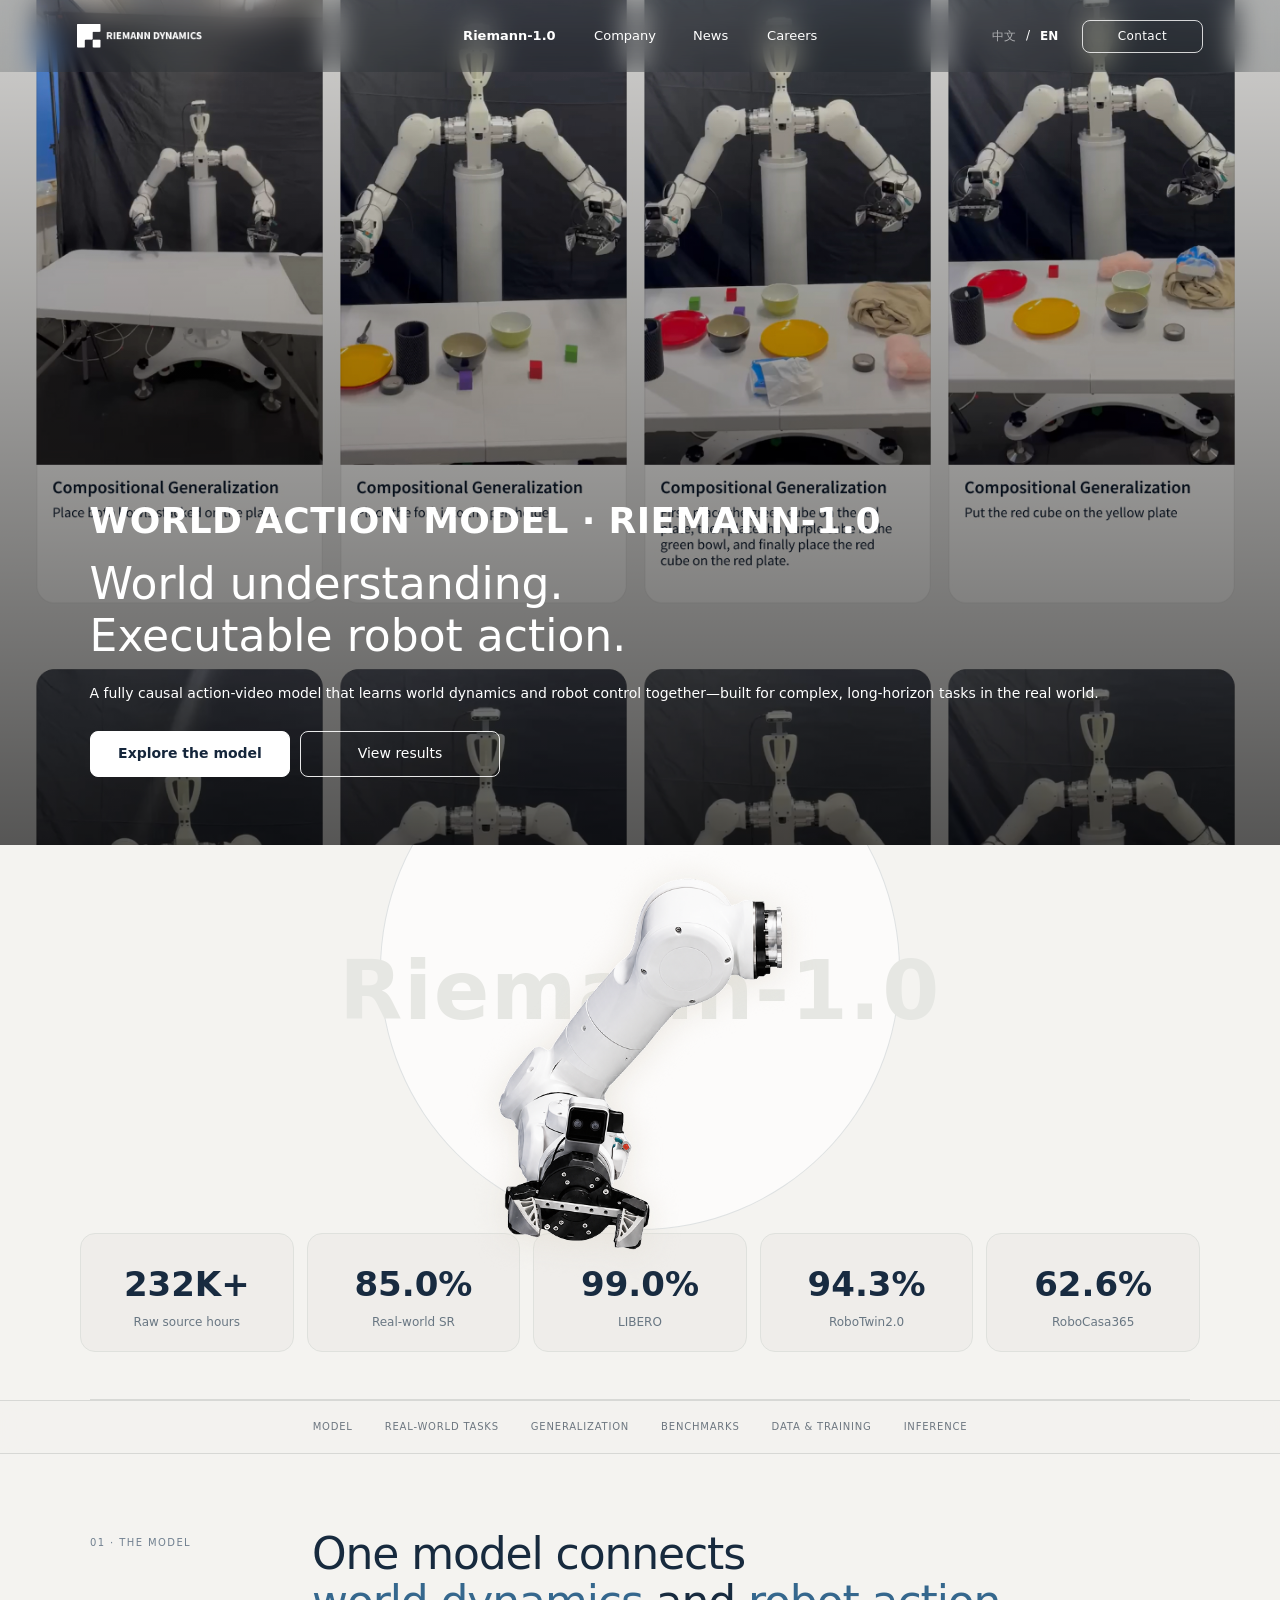
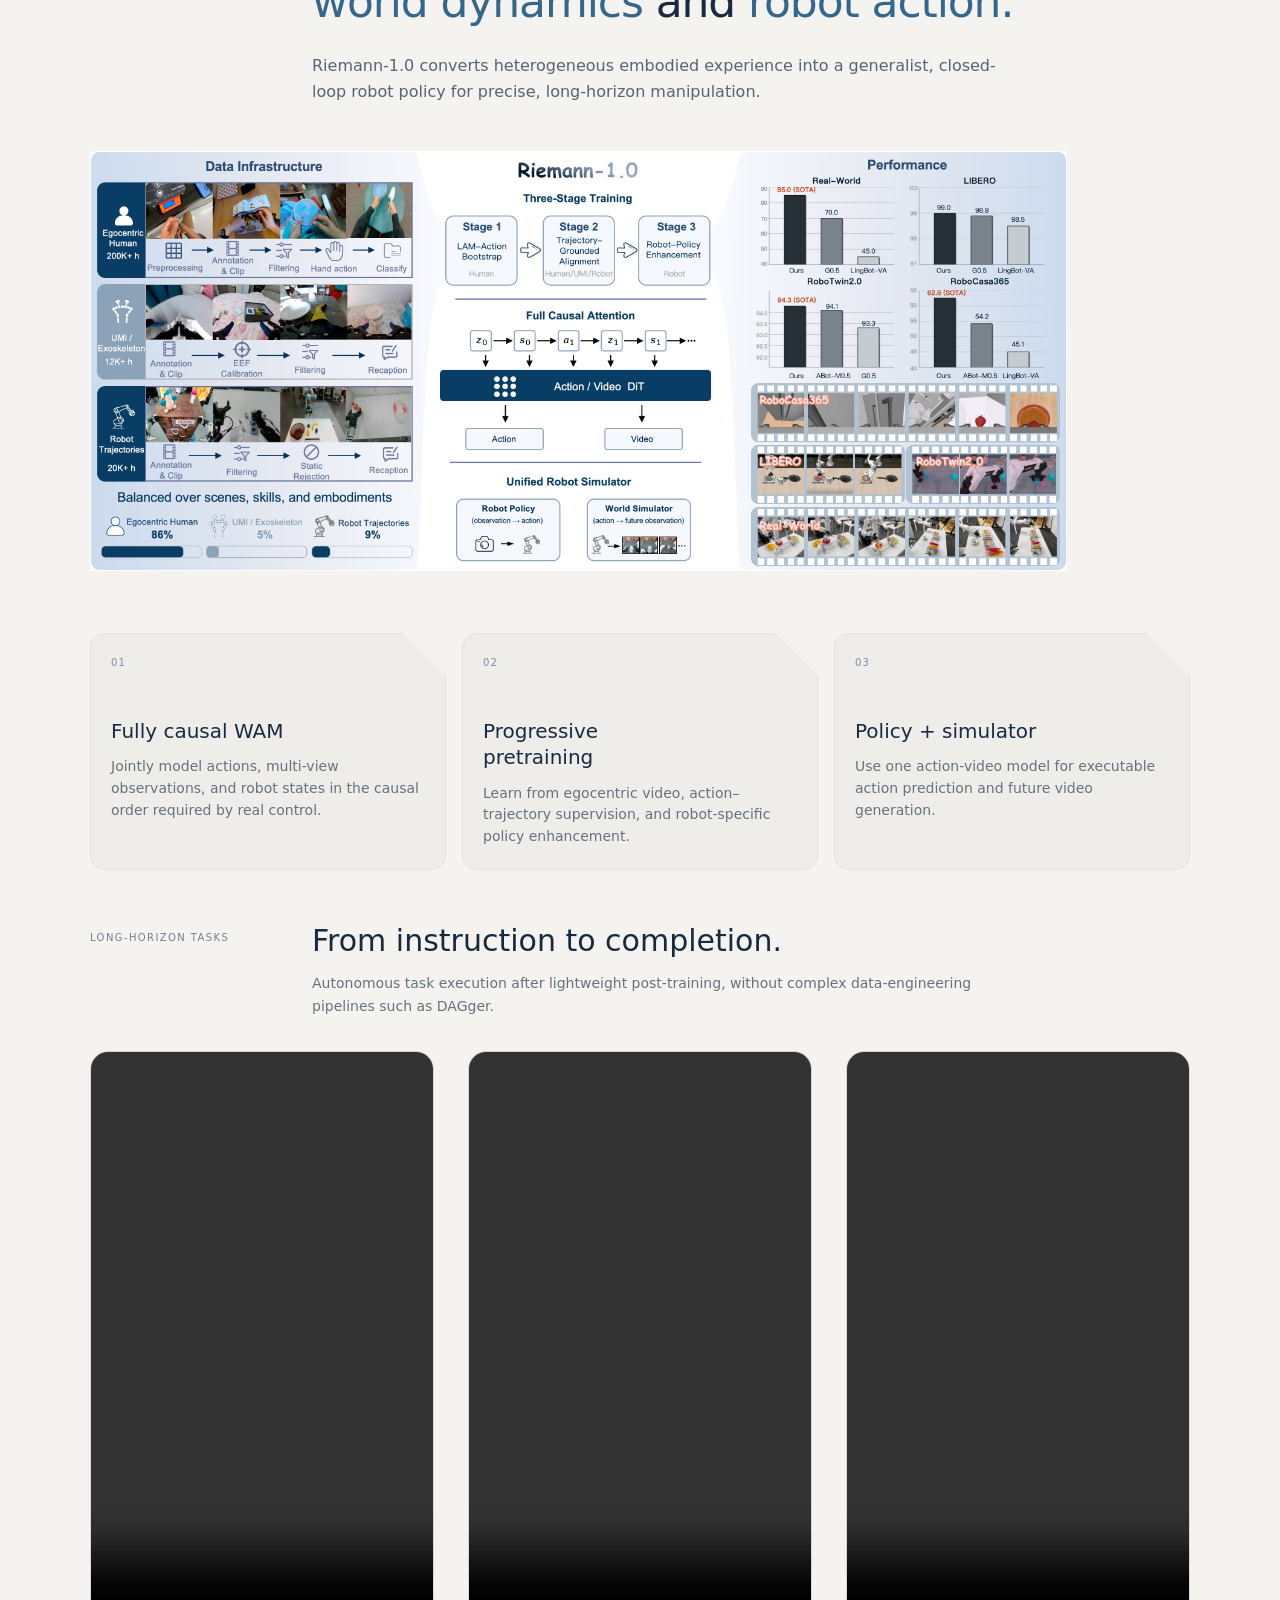
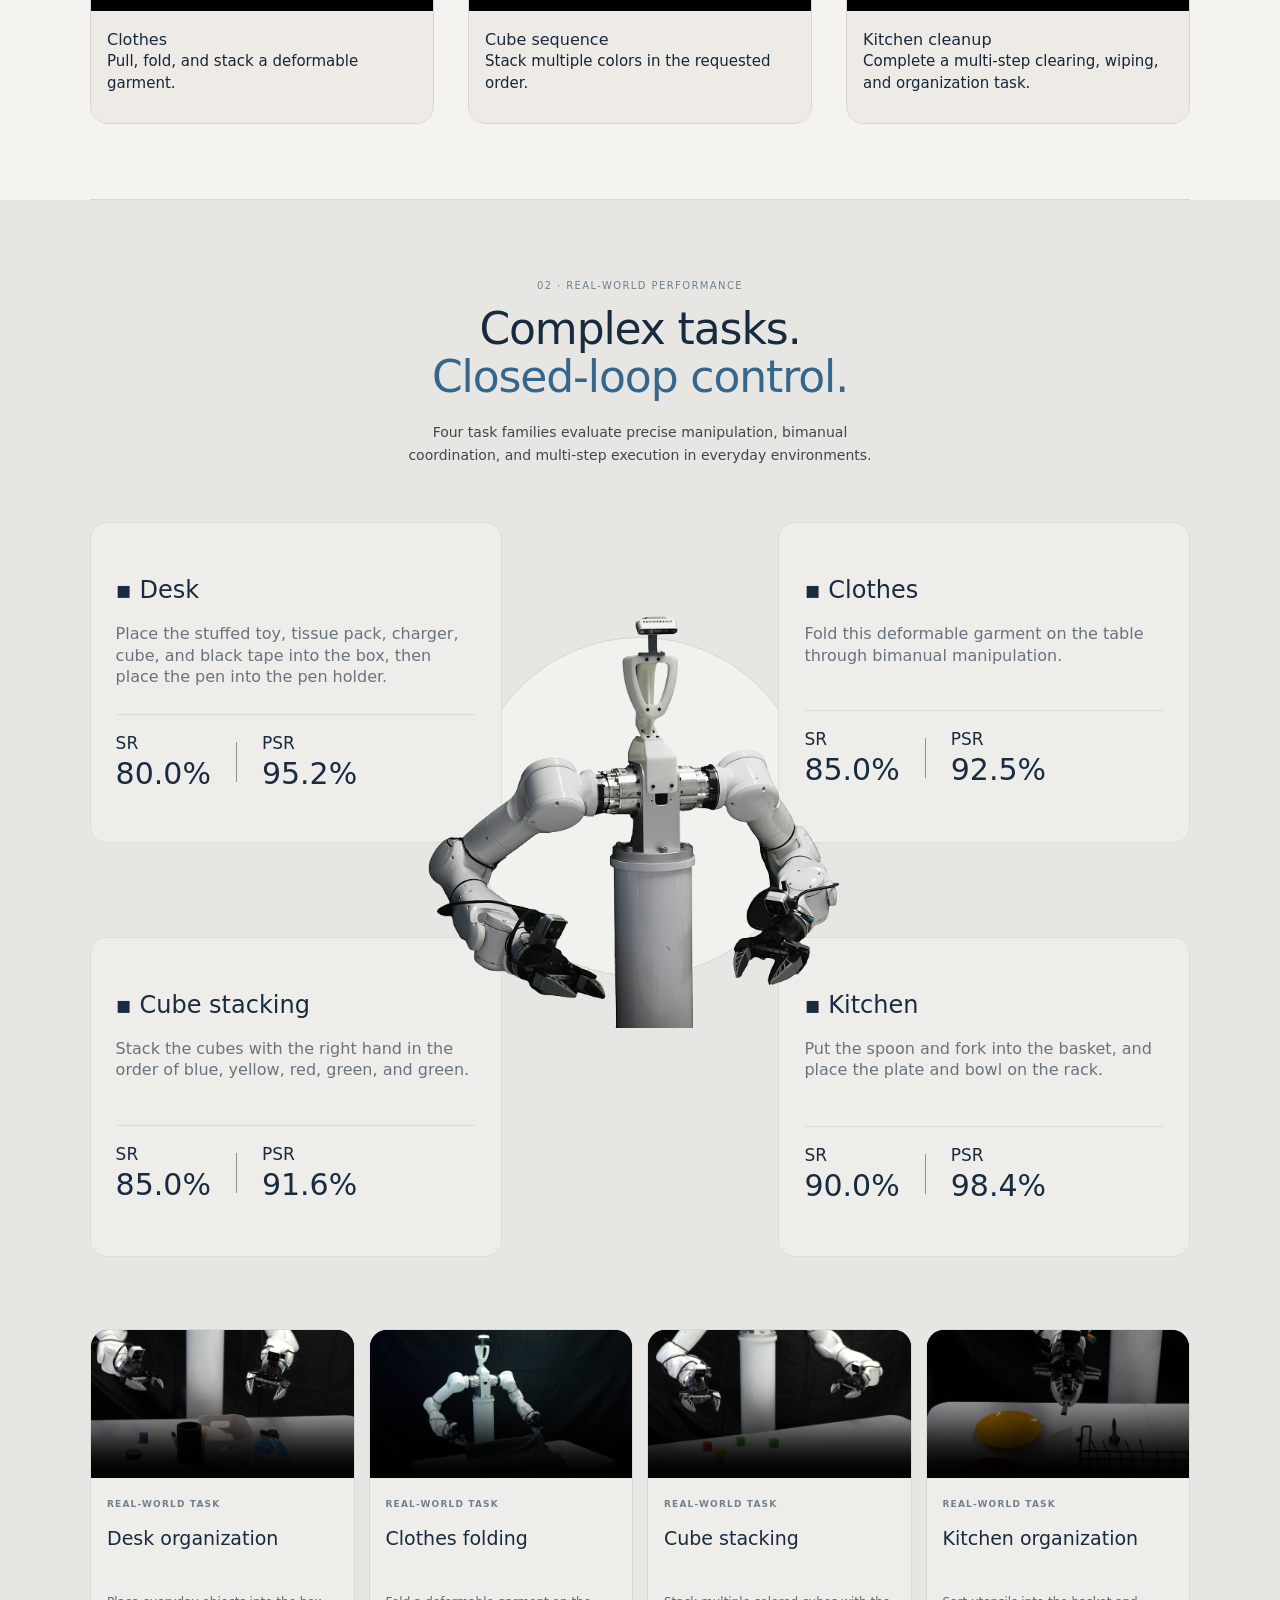
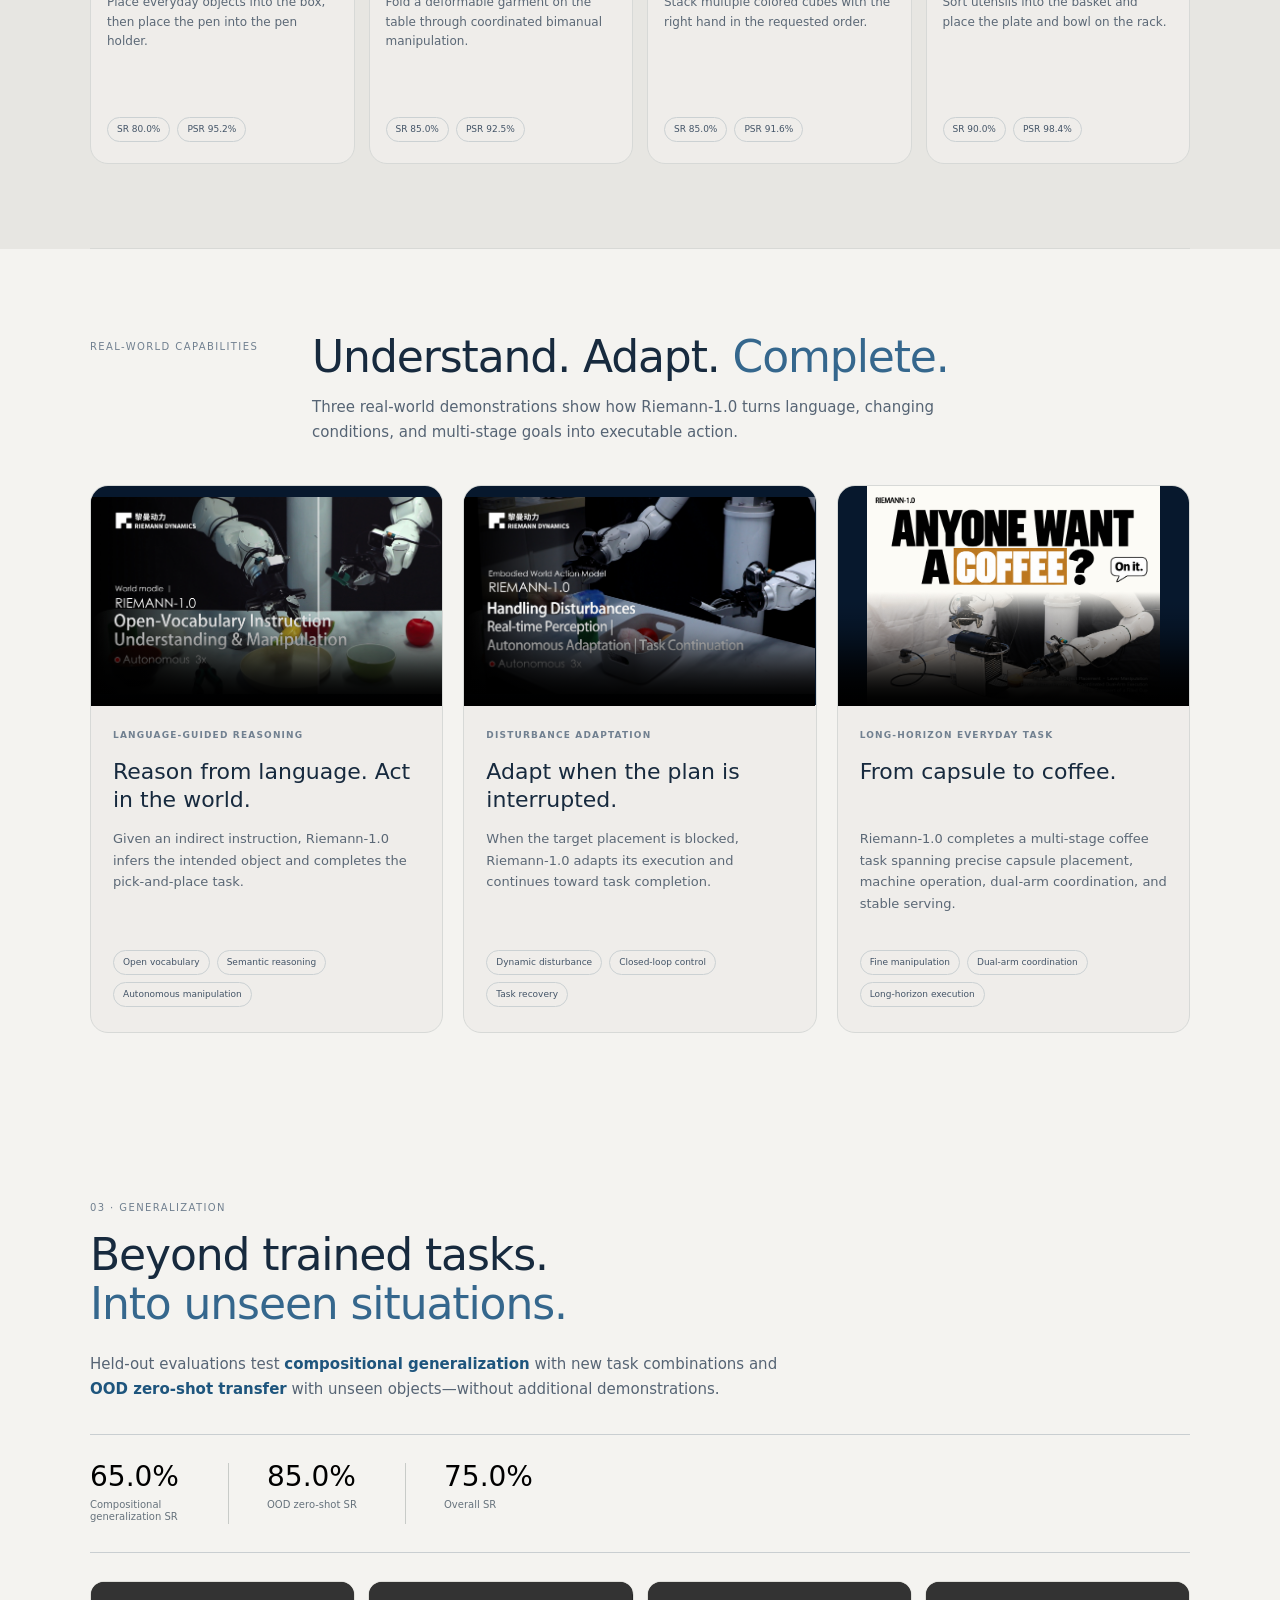
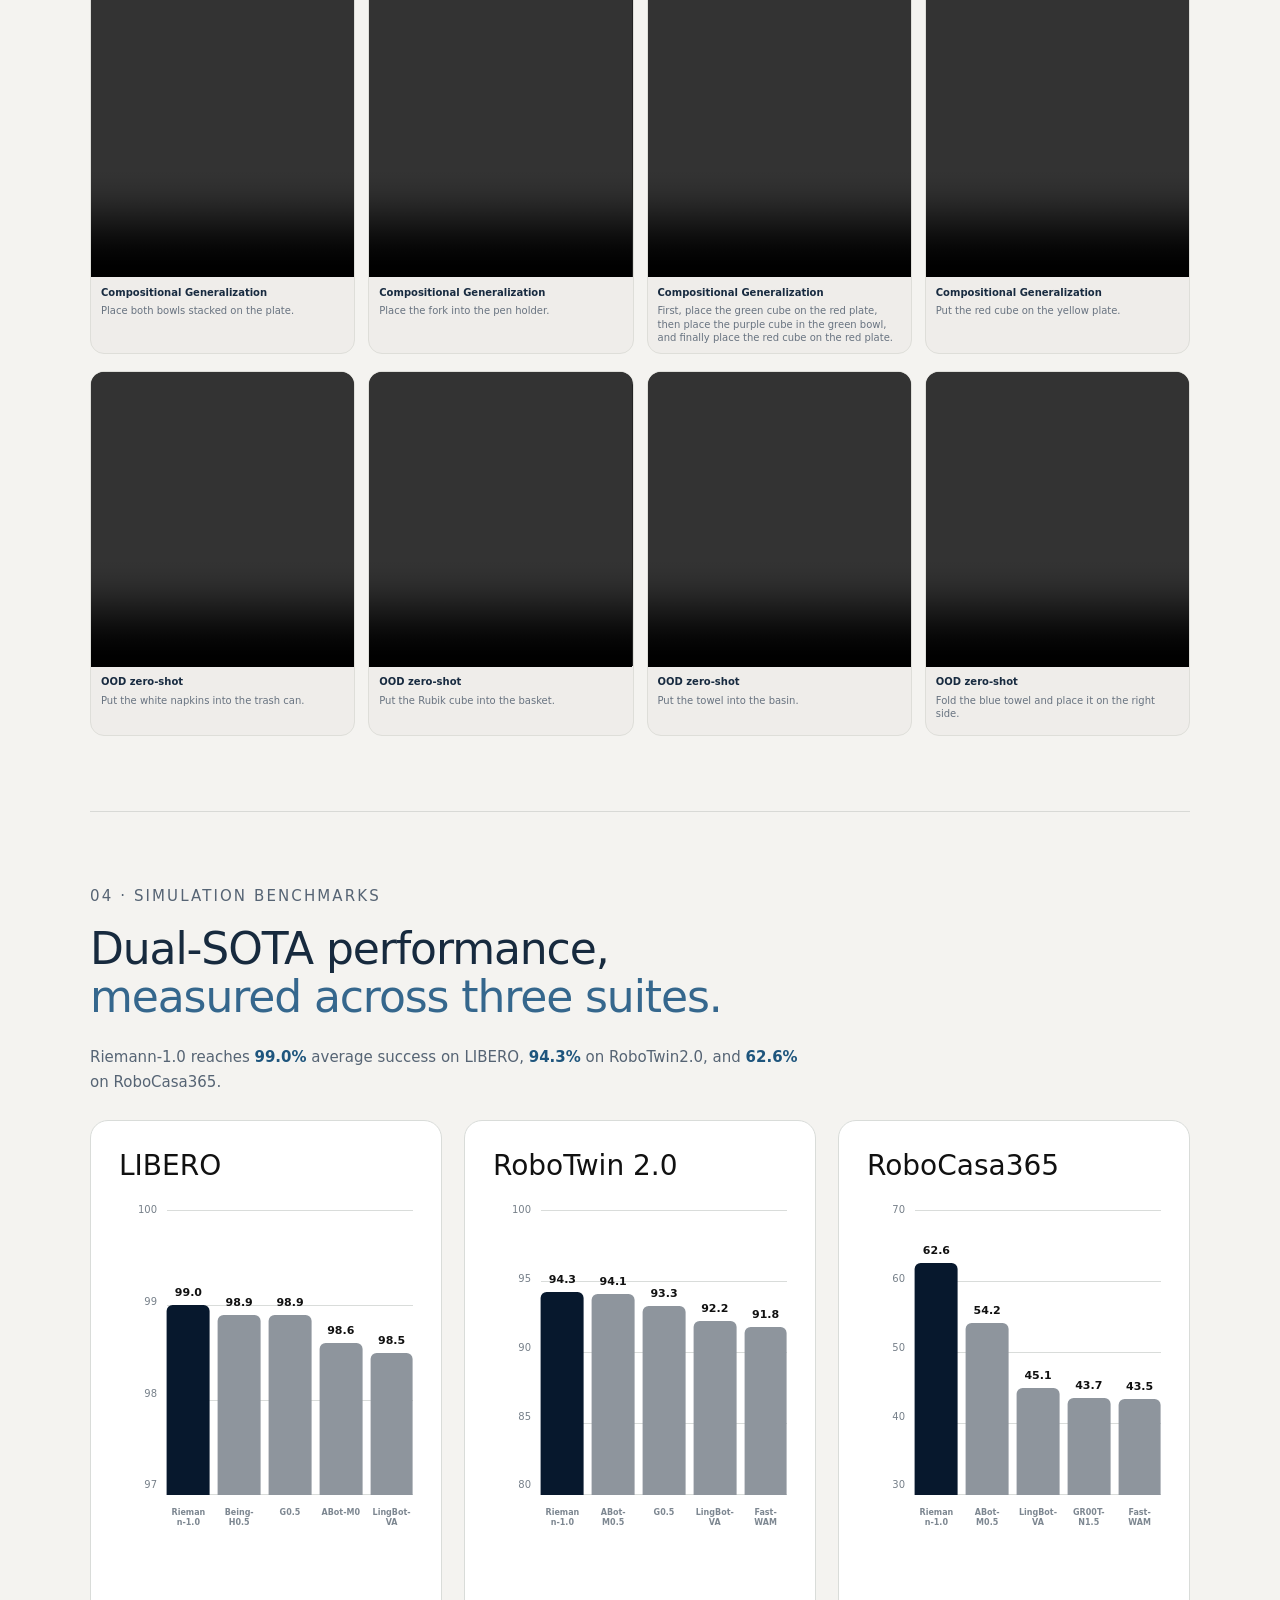
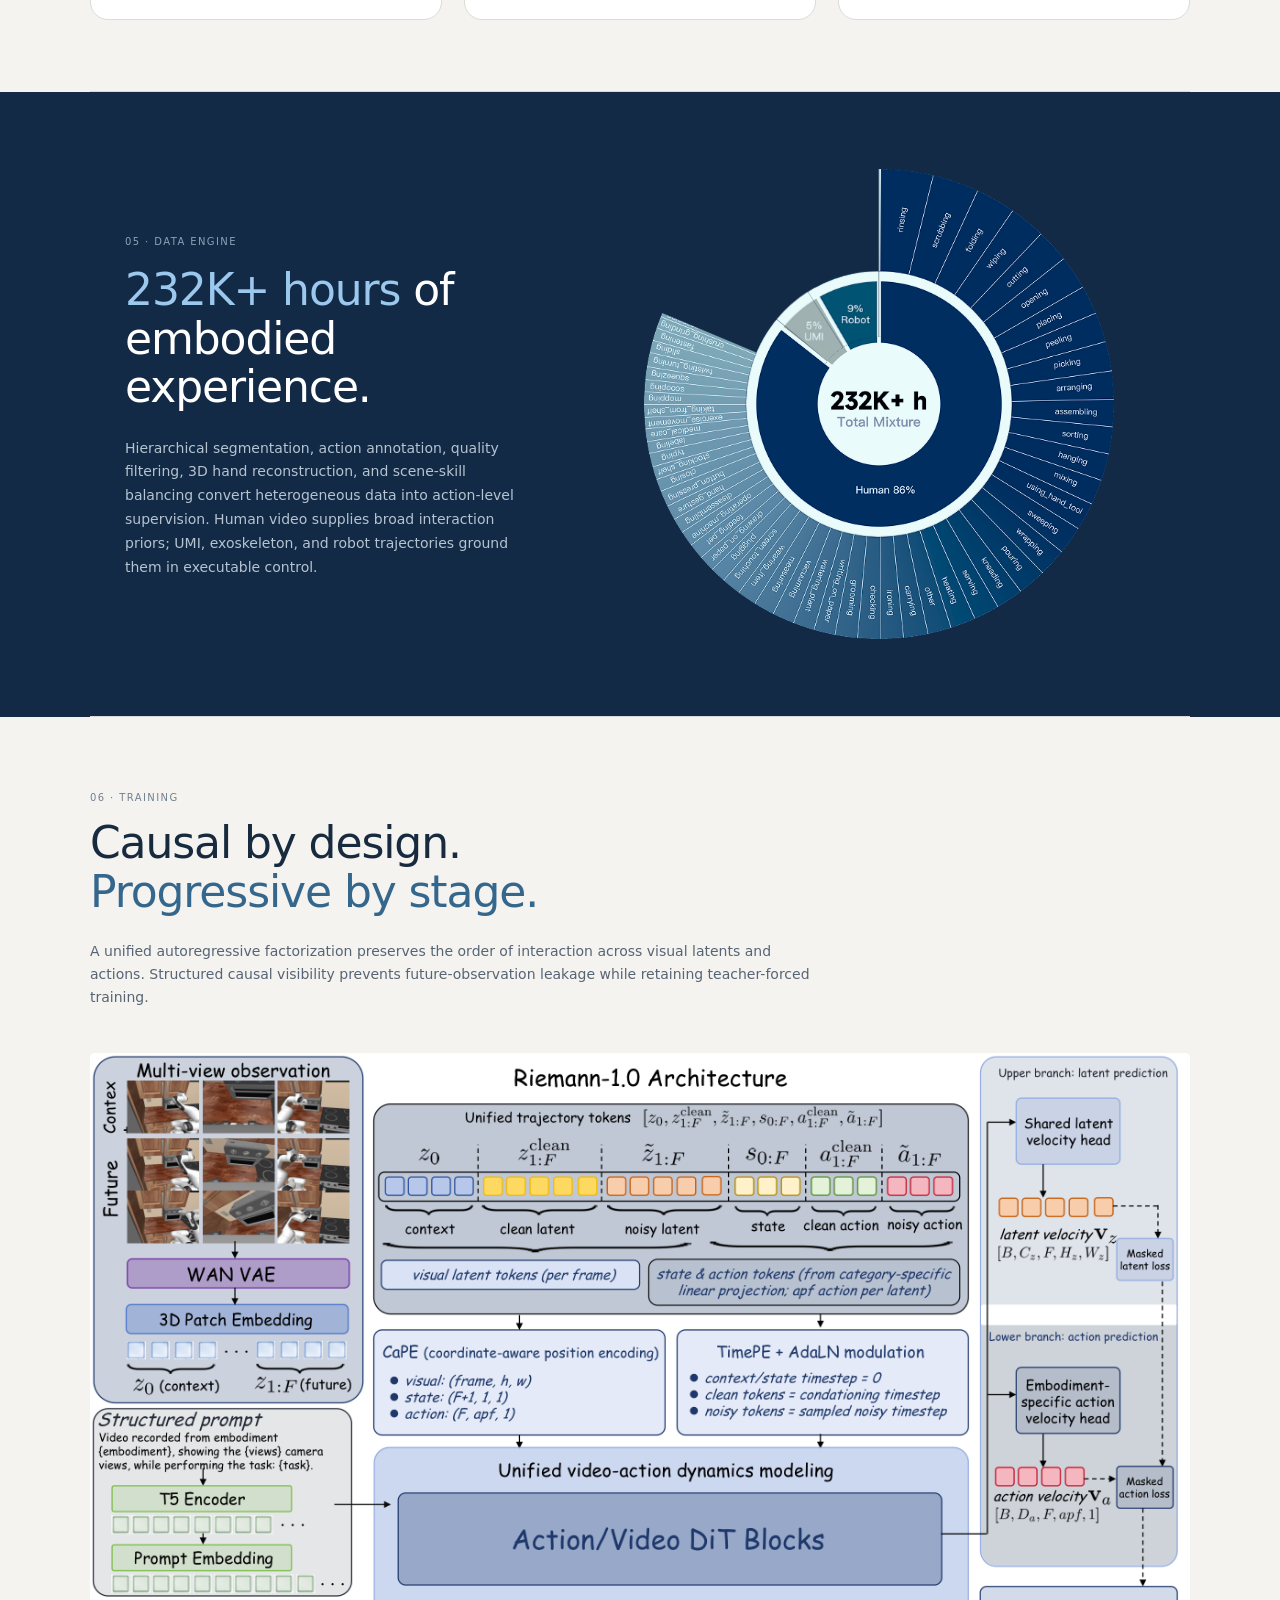
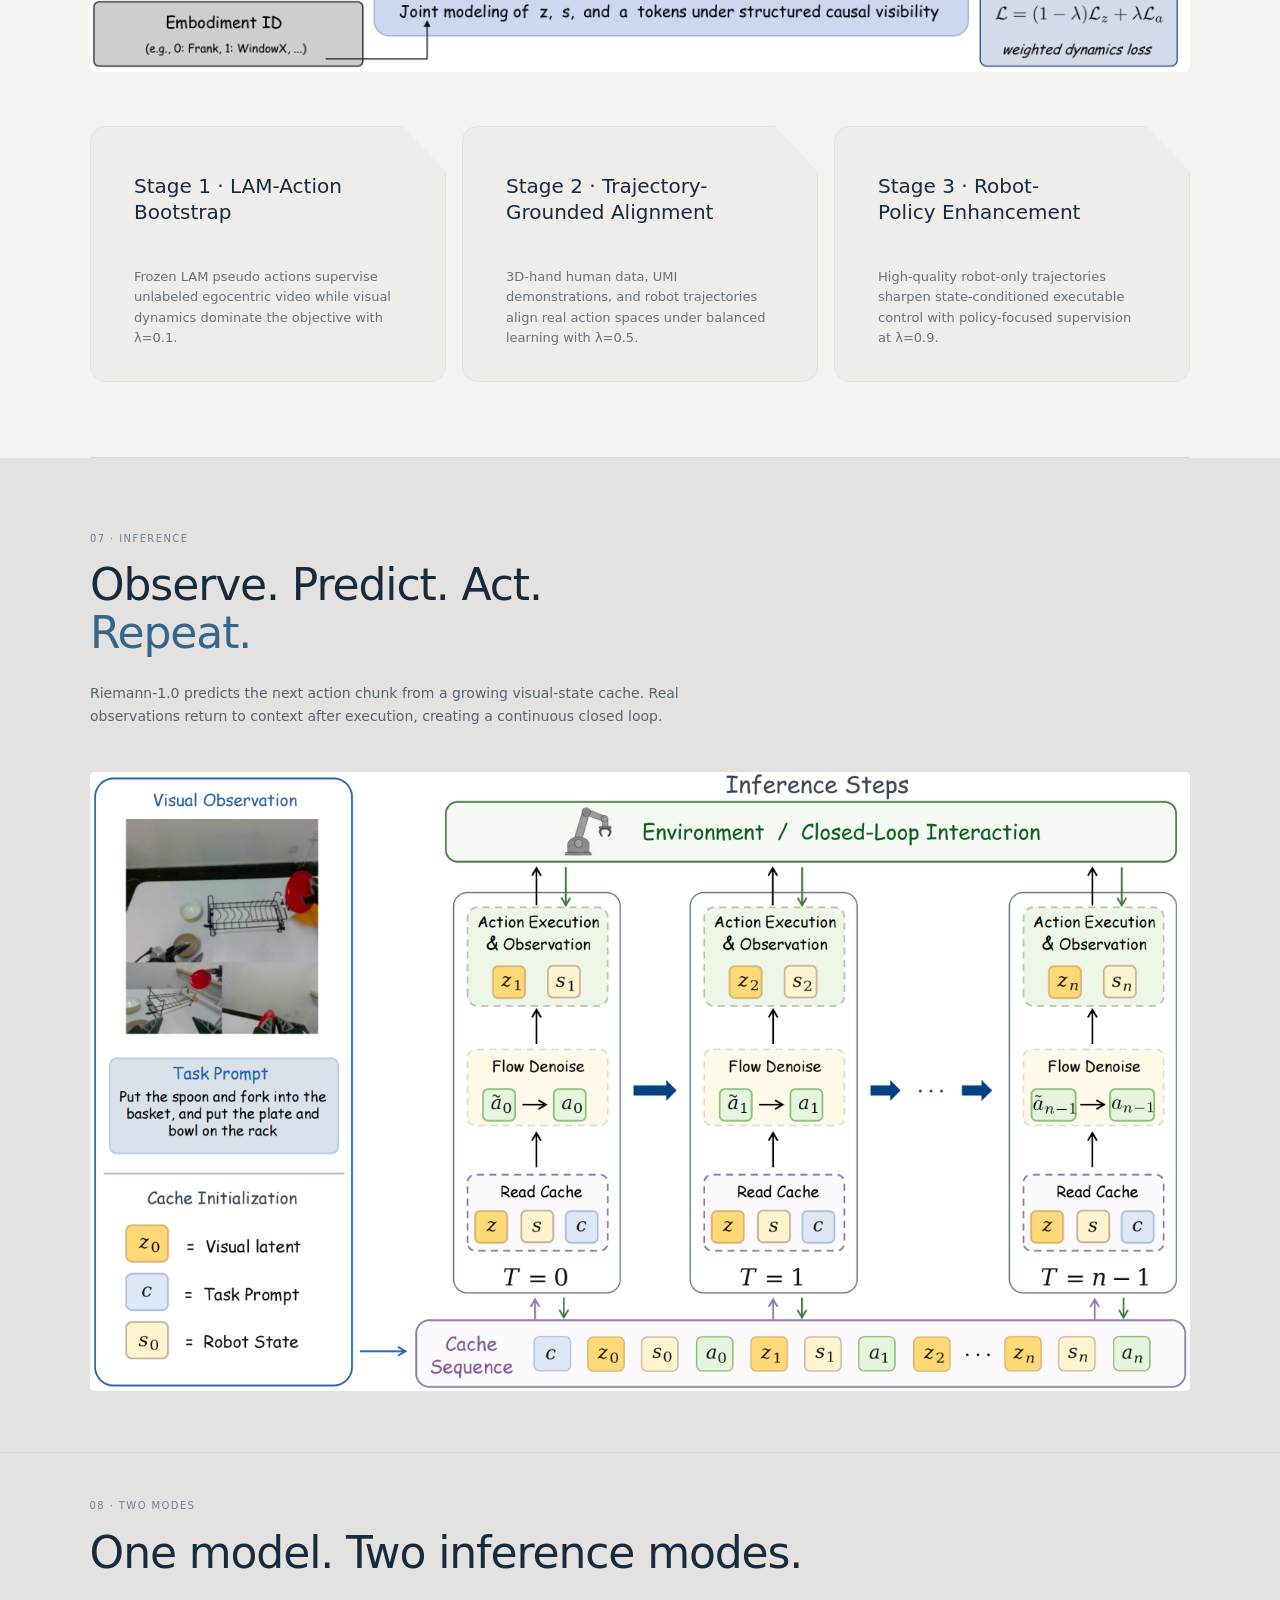
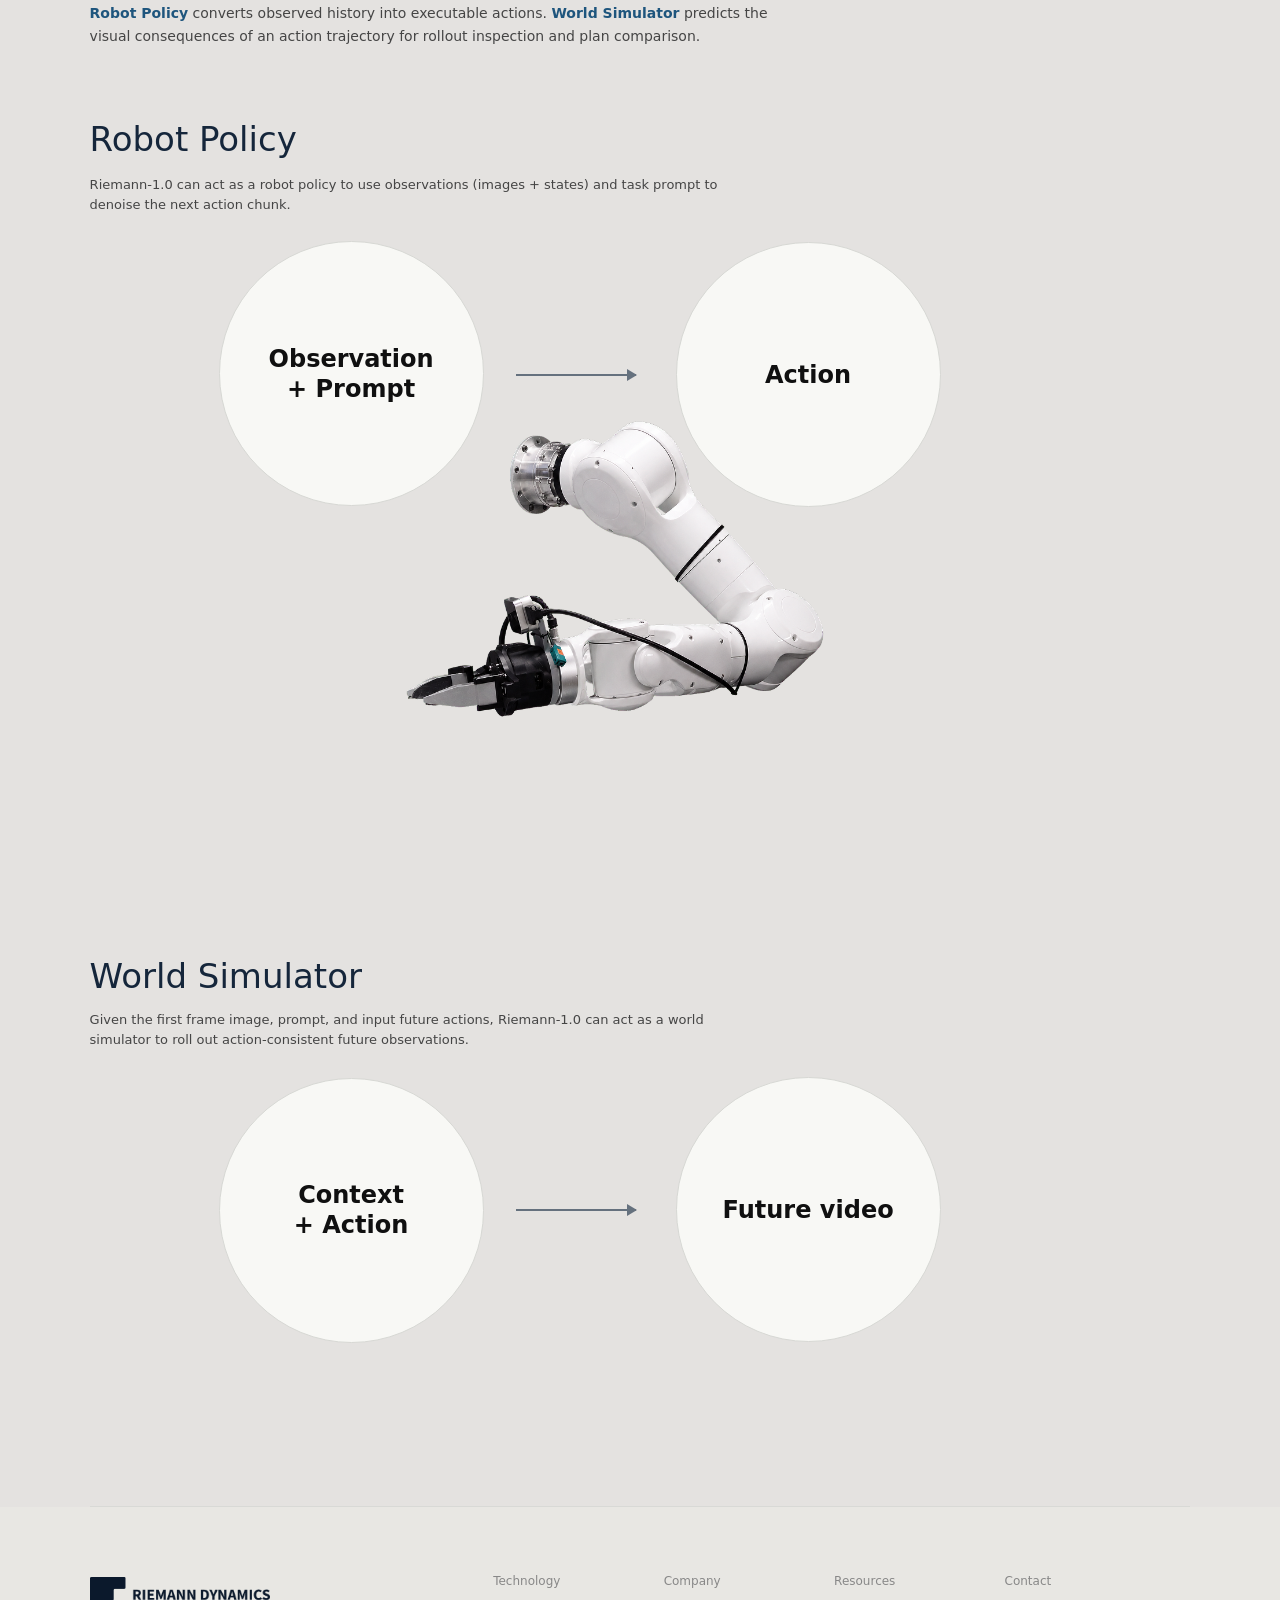
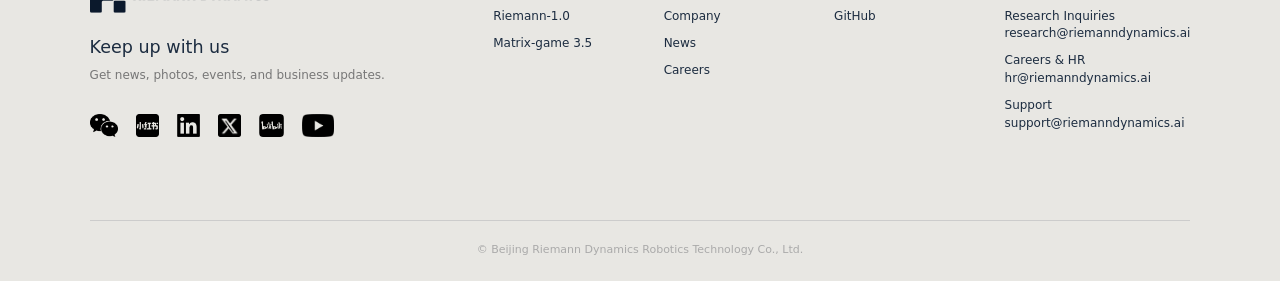
==== commit b94fe224: "Fix branded cursor initialization on company and Riemann pages" ====
--- a/riemann-1.0.html
+++ b/riemann-1.0.html
@@ -120,6 +120,6 @@
     <section class="rm-inference"><p class="eyebrow">INFERENCE</p><p class="inference-copy">Riemann-1.0 denoises the next action chunk from a growing visual-state cache. After execution, real observations are encoded back into context tokens; long rollouts use a sliding temporal window while preserving the same causal semantics.</p><div class="rm-tech-visual rm-image-reveal"><img class="rm-tech-source" src="public/assets/riemann-1.0/closed-loop-inference.png" alt="Closed-loop inference diagram"></div></section>
     <section class="rm-policy"><p class="eyebrow">UNIFIED ROBOT SIMULATOR</p><p class="policy-intro">The same causal model supports two inference modes. Robot Policy maps observed history to executable actions, while World Simulator predicts the visual consequences of input action trajectories for rollout inspection and action-plan comparison.</p><div class="policy-mode"><h2>Robot Policy</h2><p>Riemann-1.0 can act as a robot policy to use observations (images + states) and task prompt to denoise the next action chunk.</p><div class="policy-flow"><span>Observation<br>+ Prompt</span><i>—————————————→</i><span>Action</span></div></div><div class="policy-robot"><div class="policy-ring"></div><img src="public/assets/riemann-1.0/robot-right-arm-4k-transparent 1.png" alt="Robot arm"></div><div class="policy-mode"><h2>World Simulator</h2><p>Given the first frame image, prompt, and input future actions, Riemann-1.0 can act as a world simulator to roll out action-consistent future observations.</p><div class="policy-flow"><span>Context<br>+ Action</span><i>—————————————→</i><span>Future video</span></div></div></section>
   </main>
-  <script src="i18n.js"></script><script src="script.js?v=social-links2"></script>
+  <script src="i18n.js"></script><script src="script.js?v=logo-cursor3"></script>
 </body>
 </html>
